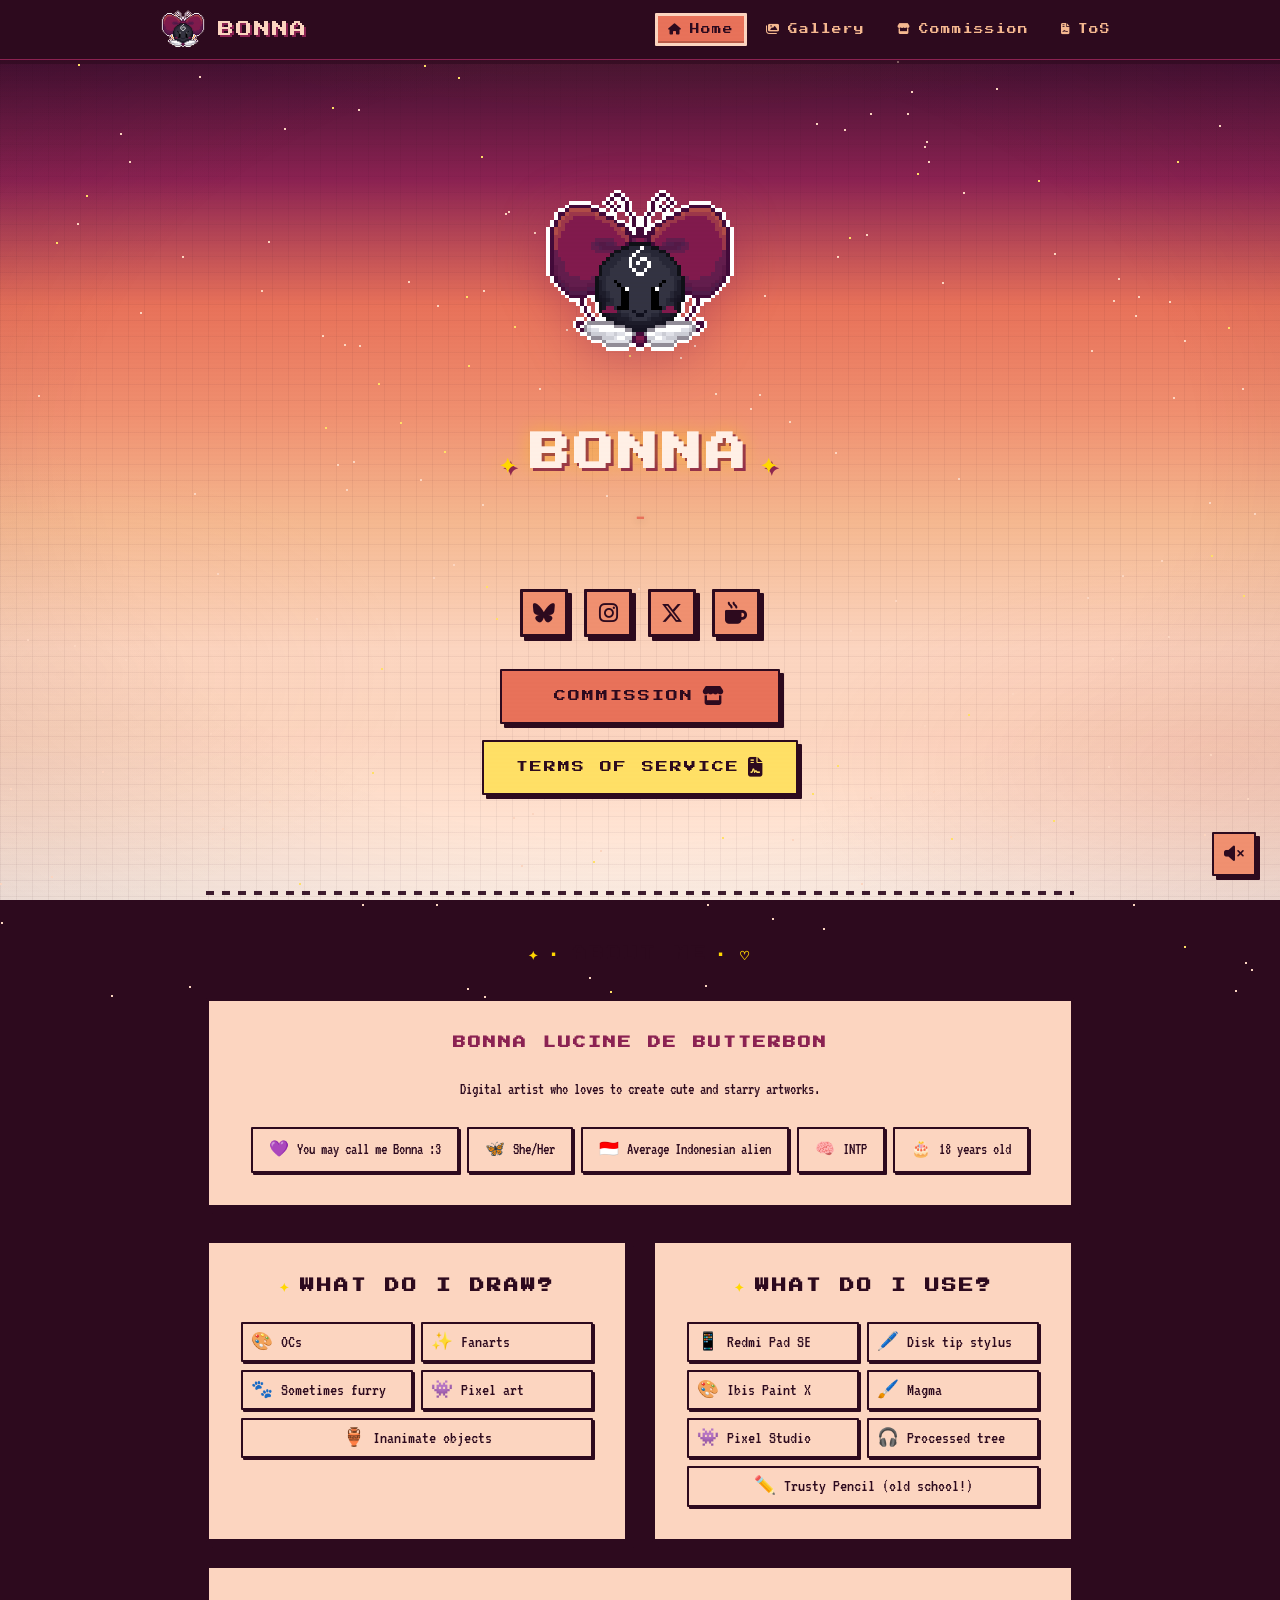
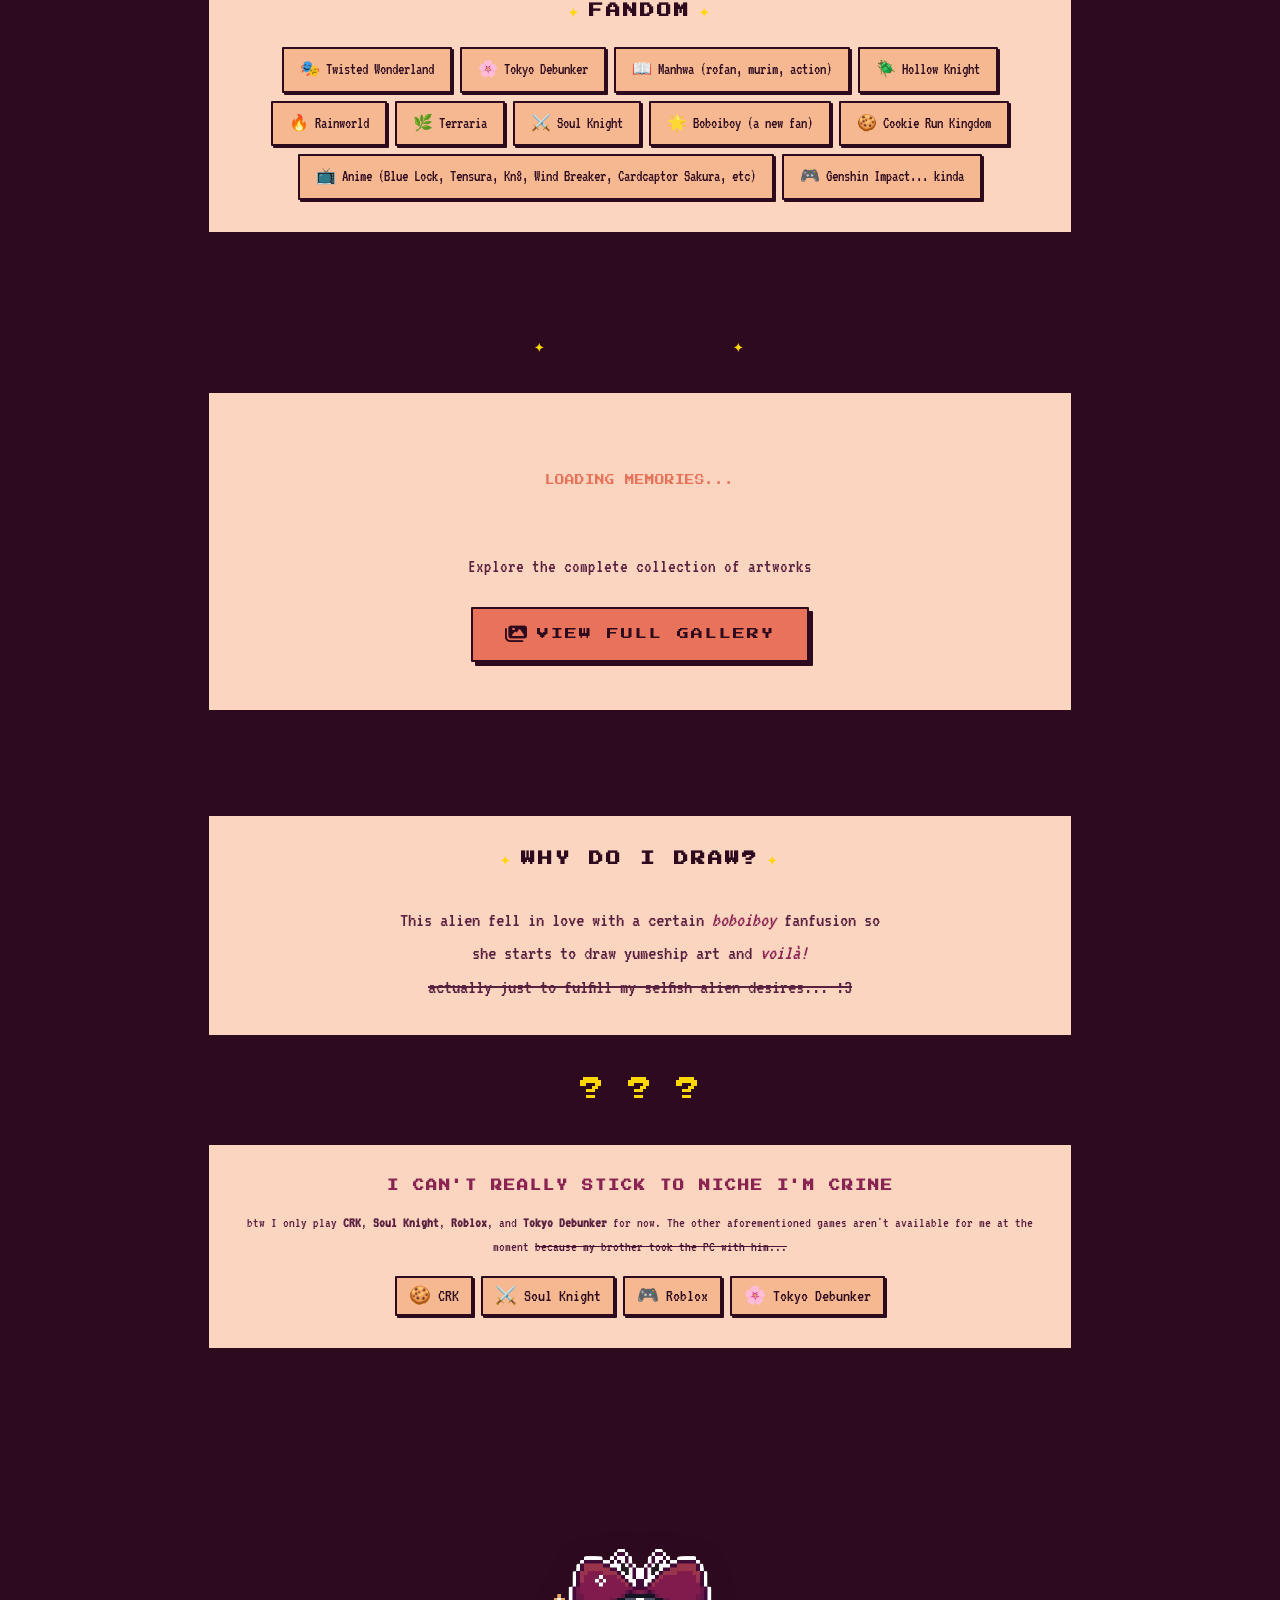
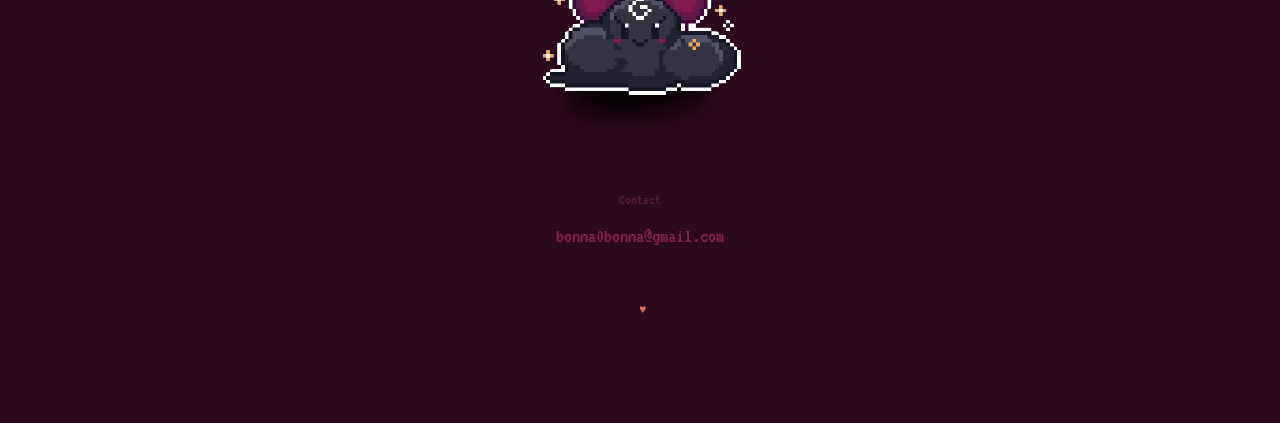
==== index.html @ bcadc710 "fix: fix functionality for the dashboard commission manager" ====
<!doctype html>
<html lang="en">
  <head>
    <meta charset="UTF-8" />
    <meta name="viewport" content="width=device-width, initial-scale=1.0" />
    <title>BONNA ✦ Profile</title>
    <meta
      name="description"
      content="Welcome to Bonna's space — a digital artist who draws OCs, fanarts, and pixel art. Commission open!"
    />
    <meta
      name="keywords"
      content="digital artist, pixel art, commissions, fanart, OC"
    />
    <meta name="theme-color" content="#2d0a1e" />

    <!-- Open Graph / Social -->
    <meta property="og:site_name" content="BONNA ✦ Digital Artist" />
    <meta property="og:type" content="website" />
    <meta property="og:title" content="BONNA ✦ Digital Artist Portfolio" />
    <meta
      property="og:description"
      content="Welcome to Bonna's space — a digital artist who draws OCs, fanarts, and pixel art. Commission open!"
    />
    <meta property="og:image" content="assets/bonna.png" />
    <meta name="twitter:card" content="summary_large_image" />
    <meta name="twitter:title" content="BONNA ✦ Digital Artist Portfolio" />
    <meta
      name="twitter:description"
      content="Welcome to Bonna's space — a digital artist who draws OCs, fanarts, and pixel art. Commission open!"
    />

    <!-- Favicon (pixel heart) -->
    <link
      rel="icon"
      href="data:image/svg+xml,<svg xmlns='http://www.w3.org/2000/svg' viewBox='0 0 100 100'><text y='.9em' font-size='90'>🦋</text></svg>"
    />

    <link
      rel="stylesheet"
      href="https://cdnjs.cloudflare.com/ajax/libs/font-awesome/6.6.0/css/all.min.css"
    />
    <link rel="stylesheet" href="css/style.css?v=1.5" />
  </head>
  <body>
    <div class="page-transition-overlay"></div>
    <a class="skip-link" href="#main-content">Skip to content</a>
    <div class="scroll-progress" aria-hidden="true"></div>

    <!-- Preloader -->
    <div class="preloader" id="preloader">
      <div class="preloader-spinner"></div>
      <span class="preloader-text">LOADING<span class="dots"></span></span>
    </div>

    <!-- Background Parallax Layers -->
    <div class="page-background"></div>
    <div class="scanlines"></div>
    <div class="parallax-bg" id="parallax-bg">
      <div class="parallax-layer parallax-layer-1"></div>
      <div class="parallax-layer parallax-layer-2"></div>
      <div class="parallax-layer parallax-layer-3"></div>
    </div>

    <!-- Site Navigation -->
    <nav class="site-nav" id="site-nav" aria-label="Site navigation">
      <div class="nav-inner">
        <a href="index.html" class="nav-brand" aria-label="Bonna - Home">
          <img src="assets/bonna.png" alt="Bonna" class="nav-brand-icon" style="width: 54px;" />
          <span class="nav-brand-name">BONNA</span>
        </a>
        <button
          class="nav-hamburger"
          id="nav-hamburger"
          aria-label="Toggle navigation"
          aria-expanded="false"
        >
          <span class="hamburger-line"></span>
          <span class="hamburger-line"></span>
          <span class="hamburger-line"></span>
        </button>
        <div class="nav-links" id="nav-links">
          <a href="index.html" class="nav-link" data-page="index">
            <i class="fa-solid fa-house"></i>
            <span>Home</span>
          </a>
          <a href="gallery.html" class="nav-link" data-page="gallery">
            <i class="fa-solid fa-images"></i>
            <span>Gallery</span>
          </a>
          <a href="commission.html" class="nav-link" data-page="commission">
            <i class="fa-solid fa-store"></i>
            <span>Commission</span>
          </a>
          <a href="tos.html" class="nav-link" data-page="tos">
            <i class="fa-solid fa-file-contract"></i>
            <span>ToS</span>
          </a>
        </div>
      </div>
    </nav>

    <!-- Main Content -->
    <main class="main-container" id="main-content" tabindex="-1">
      <!-- ========== HEADER SECTION ========== -->
      <header class="header-section reveal">
        <div class="mascot-container">
          <div class="mascot-parallax">
            <img
              src="./assets/bonna3.gif"
              alt="Bonna mascot — a cute pixel art butterfly"
              class="mascot-img"
              id="mascot-main"
            />
          </div>
          <span class="sparkle sparkle-1"></span>
          <span class="sparkle sparkle-2"></span>
          <span class="sparkle sparkle-3"></span>
          <span class="sparkle sparkle-4"></span>
        </div>
        <br />

        <h1 class="site-title">BONNA</h1>

        <p class="site-tagline" id="field-tagline" style="visibility: hidden">
          Welcome to Bonna's space ༉‧₊˚ I'm a digital artist who likes to draw
          OCs and fanarts!
        </p>

        <!-- Social Icons -->
        <nav
          class="social-icons reveal reveal-delay-1"
          aria-label="Social media links"
        >
          <a
            href="https://bsky.app/profile/bonna0bon.bsky.social"
            class="social-icon tooltip"
            data-tooltip="Bluesky"
            id="social-bluesky"
            aria-label="Bluesky"
          >
            <i class="fa-brands fa-bluesky"></i>
          </a>
          <a
            href="https://www.instagram.com/bonna0bon"
            class="social-icon tooltip"
            data-tooltip="Instagram"
            id="social-instagram"
            aria-label="Instagram"
          >
            <i class="fa-brands fa-instagram"></i>
          </a>
          <a
            href="https://x.com/Bonna0bon"
            class="social-icon tooltip"
            data-tooltip="X / Twitter"
            id="social-twitter"
            aria-label="X / Twitter"
          >
            <i class="fa-brands fa-x-twitter"></i>
          </a>
          <a
            href="https://ko-fi.com/bonnabon"
            class="social-icon tooltip"
            data-tooltip="Ko-fi"
            id="social-kofi"
            aria-label="Ko-fi"
          >
            <!-- Ko-fi brand not in standard free FA, but cup icon works. -->
            <i class="fa-solid fa-mug-hot"></i>
          </a>
        </nav>

        <!-- CTA Buttons -->
        <div class="cta-buttons reveal reveal-delay-2">
          <a
            href="commission.html"
            class="cta-btn cta-btn-primary"
            id="btn-commission"
          >
            <span>Commission</span>
            <i class="fa-solid fa-store"></i>
          </a>
          <a href="tos.html" class="cta-btn cta-btn-secondary" id="btn-tos">
            <span>Terms of Service</span>
            <i class="fa-solid fa-file-contract"></i>
          </a>
        </div>
      </header>

      <div class="section-divider"></div>

      <!-- ========== ABOUT ME SECTION ========== -->
      <section class="about-section reveal" id="about-me">
        <h2 class="section-header">
          <span class="decorative">✦</span>
          <span class="decorative">·</span>
          ABOUT ME
          <span class="decorative">·</span>
          <span class="decorative">♡</span>
        </h2>

        <div class="retro-card about-card">
          <h3 class="about-name" id="field-about_name">
            BONNA LUCINE DE BUTTERBON
          </h3>
          <p
            class="about-text"
            id="field-about_text"
            style="text-align: center; margin-bottom: var(--space-lg)"
          >
            Digital artist who loves to create cute and starry artworks.
          </p>
          <ul class="about-list" id="dynamic-about-tags">
            <li class="about-tag">
              <span class="tag-emoji">💜</span> You may call me Bonna :3
            </li>
            <li class="about-tag"><span class="tag-emoji">🦋</span> She/Her</li>
            <li class="about-tag">
              <span class="tag-emoji">🇮🇩</span> Average Indonesian alien
            </li>
            <li class="about-tag"><span class="tag-emoji">🧠</span> INTP</li>
            <li class="about-tag">
              <span class="tag-emoji">🎂</span> 18 years old
            </li>
          </ul>
        </div>
      </section>

      <!-- ========== BENTO GRID ========== -->
      <section class="bento-grid" style="margin-top: var(--space-xl)">
        <!-- What Do I Draw? -->
        <div class="retro-card reveal" id="what-i-draw">
          <h3 class="section-header" style="margin-bottom: var(--space-lg)">
            <span class="decorative">✦</span>
            WHAT DO I DRAW?
          </h3>
          <div class="draw-grid">
            <div class="draw-item"><span class="item-icon">🎨</span> OCs</div>
            <div class="draw-item">
              <span class="item-icon">✨</span> Fanarts
            </div>
            <div class="draw-item">
              <span class="item-icon">🐾</span> Sometimes furry
            </div>
            <div class="draw-item">
              <span class="item-icon">👾</span> Pixel art
            </div>
            <div class="draw-item special-item">
              <span class="item-icon">🏺</span> Inanimate objects
            </div>
          </div>
        </div>

        <!-- What Do I Use? -->
        <div class="retro-card reveal reveal-delay-1" id="what-i-use">
          <h3 class="section-header" style="margin-bottom: var(--space-lg)">
            <span class="decorative">✦</span>
            WHAT DO I USE?
          </h3>
          <div class="tools-grid">
            <div class="tool-item">
              <span class="tool-icon">📱</span> Redmi Pad SE
            </div>
            <div class="tool-item">
              <span class="tool-icon">🖊️</span> Disk tip stylus
            </div>
            <div class="tool-item">
              <span class="tool-icon">🎨</span> Ibis Paint X
            </div>
            <div class="tool-item"><span class="tool-icon">🖌️</span> Magma</div>
            <div class="tool-item">
              <span class="tool-icon">👾</span> Pixel Studio
            </div>
            <div class="tool-item">
              <span class="tool-icon">🎧</span> Processed tree
            </div>
            <div class="tool-item special-item">
              <span class="tool-icon">✏️</span> Trusty Pencil (old school!)
            </div>
          </div>
        </div>

        <!-- Fandom -->
        <div class="retro-card bento-span-2 reveal reveal-delay-2" id="fandom">
          <h3 class="section-header" style="margin-bottom: var(--space-lg)">
            <span class="decorative">✦</span>
            FANDOM
            <span class="decorative">✦</span>
          </h3>
          <div class="fandom-tags">
            <span class="fandom-tag">🎭 Twisted Wonderland</span>
            <span class="fandom-tag">🌸 Tokyo Debunker</span>
            <span class="fandom-tag">📖 Manhwa (rofan, murim, action)</span>
            <span class="fandom-tag">🪲 Hollow Knight</span>
            <span class="fandom-tag">🔥 Rainworld</span>
            <span class="fandom-tag">🌿 Terraria</span>
            <span class="fandom-tag">⚔️ Soul Knight</span>
            <span class="fandom-tag">🌟 Boboiboy (a new fan)</span>
            <span class="fandom-tag">🍪 Cookie Run Kingdom</span>
            <span class="fandom-tag"
              >📺 Anime (Blue Lock, Tensura, Kn8, Wind Breaker, Cardcaptor Sakura, etc)</span
            >
            <span class="fandom-tag">🎮 Genshin Impact... kinda</span>
          </div>
        </div>
      </section>

      <div class="section-divider"></div>

      <!-- ========== GALLERY CTA SECTION ========== -->
      <section class="gallery-cta-section reveal" id="gallery-cta">
        <h2 class="section-header">
          <span class="decorative">✦</span>
          MY GALLERY
          <span class="decorative">✦</span>
        </h2>
        <div
          class="retro-card"
          style="text-align: center; padding: var(--space-2xl)"
        >
          <div
            class="gallery-preview-grid" id="dynamic-gallery-preview"
            style="
              display: grid;
              grid-template-columns: repeat(3, 1fr);
              gap: var(--space-md);
              margin-bottom: var(--space-xl);
            "
          >
            <!-- Injected by script.js -->
            <div class="preloader-mini" style="grid-column: 1 / -1; text-align: center; color: var(--clr-coral); font-family: var(--font-pixel); font-size: 0.6rem; padding: var(--space-xl);">LOADING MEMORIES...</div>
          </div>
          <p
            style="
              font-family: var(--font-retro);
              font-size: 1.2rem;
              color: var(--text-secondary);
              margin-bottom: var(--space-lg);
            "
          >
            Explore the complete collection of artworks
          </p>
          <a
            href="gallery.html"
            class="cta-btn cta-btn-primary"
            style="min-width: 200px"
          >
            <i class="fa-solid fa-images"></i>
            <span>View Full Gallery</span>
          </a>
        </div>
      </section>

      <div class="section-divider"></div>

      <!-- ========== WHY DO I DRAW? ========== -->
      <section class="retro-card why-card reveal" id="why-i-draw">
        <h3 class="section-header">
          <span class="decorative">✦</span>
          WHY DO I DRAW?
          <span class="decorative">✦</span>
        </h3>
        <p class="why-text">
          This alien fell in love with a certain <em>boboiboy</em> fanfusion so
          she starts to draw yumeship art and <em>voilà!</em><br> 
          <s>actually just to fulfill my selfish alien desires... :3</s>
        </p>
      </section>

      <!-- ========== MYSTERY ========== -->
      <div class="mystery-section reveal">
        <span class="mystery-text">? ? ?</span>
      </div>

      <!-- ========== NICHE SECTION ========== -->
      <section class="retro-card niche-card reveal" id="niche-section">
        <h3 class="niche-title">I CAN'T REALLY STICK TO NICHE I'M CRINE</h3>
        <p class="niche-text">
          btw I only play <strong>CRK</strong>, <strong>Soul Knight</strong>,
          <strong>Roblox</strong>, and <strong>Tokyo Debunker</strong> for now.
          The other aforementioned games aren't available for me at the moment
          <s style="color: #4a1234"
            >because my brother took the PC with him...</s
          >
        </p>
        <div class="niche-games">
          <span class="game-chip">🍪 CRK</span>
          <span class="game-chip">⚔️ Soul Knight</span>
          <span class="game-chip">🎮 Roblox</span>
          <span class="game-chip">🌸 Tokyo Debunker</span>
        </div>
      </section>

      <div class="section-divider"></div>

      <!-- ========== FOOTER ========== -->
      <footer class="footer-section reveal" id="contact">
        <img
          src="./assets/bonna2.png"
          alt="Bonna mascot sitting"
          class="footer-mascot"
        />
        <p class="footer-contact">Contact</p>
        <a
          href="mailto:bonna0bonna@gmail.com"
          class="footer-email"
          id="contact-email"
          >bonna0bonna@gmail.com</a
        >
        <p class="footer-credits">
          Made with <span class="heart">♥</span> by Bonna
        </p>
      </footer>

      <!-- Sound Controller -->
      <div class="sound-controller" id="sound-controls">
        <button
          class="sound-toggle-btn tooltip"
          id="sound-toggle"
          data-tooltip="Sound ON/OFF"
          aria-label="Toggle Sound"
        >
          <i class="fa-solid fa-volume-xmark"></i>
        </button>
      </div>

      <!-- Scroll to Top -->
      <button
        class="scroll-to-top"
        id="scroll-to-top"
        aria-label="Scroll to top"
      >
        <i class="fa-solid fa-chevron-up"></i>
      </button>
    </main>

    <script src="js/utils.js?v=1.5"></script>
    <script src="js/script.js?v=1.5"></script>
  </body>
</html>
---- css/style.css ----
/* ============================================
   BONNA - Portfolio Redesign
   Design System & Styles
   ============================================ */

/* --- Google Fonts (display + retro body; no generic UI sans) --- */
@import url("https://fonts.googleapis.com/css2?family=Press+Start+2P&family=VT323&display=swap");

/* --- CSS Custom Properties --- */
:root {
  /* Color Palette - original warm gradient */
  --clr-dark-plum: #2d0a1e;
  --clr-deep-maroon: #4a1234;
  --clr-warm-crimson: #8b2252;
  --clr-coral: #e8725a;
  --clr-salmon: #f09070;
  --clr-peach: #f5b890;
  --clr-light-peach: #fcd5c0;
  --clr-cream: #fff0e6;
  --clr-soft-pink: #f7c5c5;
  --clr-blush: #fde0d0;
  --clr-gold: #ffd700;
  --clr-gold-soft: #ffe066;

  /* Retro Panel properties */
  --retro-bg: var(--clr-light-peach);
  --retro-border: var(--clr-dark-plum);
  --retro-shadow: var(--clr-dark-plum);

  /* Text colors */
  --text-primary: #2d0a1e;
  --text-secondary: #5a2040;
  --text-light: #fff0e6;
  --text-muted: rgba(45, 10, 30, 0.6);

  /* Typography */
  --font-pixel: "Press Start 2P", monospace;
  --font-retro: "VT323", monospace;
  --font-body: var(--font-retro);

  /* Spacing */
  --space-xs: 0.25rem;
  --space-sm: 0.5rem;
  --space-md: 1rem;
  --space-lg: 1.5rem;
  --space-xl: 2rem;
  --space-2xl: 3rem;
  --space-3xl: 4rem;
  --nav-height: 60px;

  /* Border radius */
  --radius-xs: 1px;
  --radius-sm: 8px;
  --radius-md: 12px;
  --radius-lg: 16px;
  --radius-xl: 24px;

  /* Transitions */
  --transition-fast: 0.2s cubic-bezier(0.4, 0, 0.2, 1);
  --transition-smooth: 0.4s cubic-bezier(0.4, 0, 0.2, 1);
  --transition-bounce: 0.5s cubic-bezier(0.34, 1.56, 0.64, 1);
  --ease-out-expo: cubic-bezier(0.16, 1, 0.3, 1);

  /* Glow accents (retro warm) */
  --glow-coral: 0 0 24px rgba(232, 114, 90, 0.35);
  --glow-gold: 0 0 20px rgba(255, 215, 0, 0.22);

  /* Shared full-page gradient (html + .page-background) */
  --bg-page-gradient: linear-gradient(
    180deg,
    var(--clr-dark-plum) 0%,
    var(--clr-deep-maroon) 8%,
    var(--clr-warm-crimson) 20%,
    var(--clr-coral) 34%,
    var(--clr-salmon) 46%,
    var(--clr-peach) 58%,
    var(--clr-light-peach) 72%,
    rgba(252, 213, 192, 0.98) 82%,
    rgba(255, 224, 206, 0.99) 90%,
    var(--clr-cream) 100%
  );
}

/* --- Reset & Base --- */
*,
*::before,
*::after {
  margin: 0;
  padding: 0;
  box-sizing: border-box;
}

html {
  scroll-behavior: smooth;
  font-size: 16px;
  scrollbar-width: thin;
  scrollbar-color: var(--clr-coral) var(--clr-light-peach);
  min-height: 100%;
  min-height: 100dvh;
  /* Fallback canvas so tall viewports never read as “empty” behind transparent body */
  background-color: var(--clr-dark-plum);
  background-image: var(--bg-page-gradient);
  background-size: cover;
}

@media (hover: hover) and (pointer: fine) {
  html {
    background-attachment: fixed;
  }
}

body {
  font-family: var(--font-body);
  color: var(--text-primary);
  line-height: 1.6;
  overflow-x: hidden;
  min-height: 100vh;
  min-height: 100dvh;
  /* Let html + .page-background show the full gradient (negative z was hidden under body fill) */
  background: transparent;
}

/* Skip link — keyboard / screen reader UX */
.skip-link {
  position: absolute;
  left: -9999px;
  top: 0.75rem;
  z-index: 10002;
  padding: var(--space-sm) var(--space-md);
  background: var(--clr-coral);
  color: var(--text-primary);
  font-family: var(--font-pixel);
  font-size: 0.55rem;
  letter-spacing: 1px;
  border: 2px solid var(--retro-border);
  box-shadow: 4px 4px 0 var(--retro-shadow);
  text-decoration: none;
  text-transform: uppercase;
  transition:
    transform var(--transition-fast),
    box-shadow var(--transition-fast);
}

.skip-link:focus {
  left: 0.75rem;
  outline: none;
}

.skip-link:focus-visible {
  left: 0.75rem;
  box-shadow:
    4px 4px 0 var(--retro-shadow),
    var(--glow-gold);
}

/* Hanya tampil untuk keyboard / skip link — klik mouse ke <main> tidak memicu “bingkai emas” */
#main-content:focus {
  outline: none;
}

#main-content:focus-visible {
  box-shadow: inset 0 0 0 3px var(--clr-gold);
  border-radius: var(--radius-sm);
}

/* Scroll reading progress */
.scroll-progress {
  position: fixed;
  top: 0;
  left: 0;
  height: 3px;
  width: 0%;
  z-index: 10001;
  pointer-events: none;
  background: linear-gradient(
    90deg,
    var(--clr-gold) 0%,
    var(--clr-peach) 35%,
    var(--clr-coral) 70%,
    var(--clr-warm-crimson) 100%
  );
  box-shadow: 0 0 12px rgba(255, 215, 0, 0.45);
  transform-origin: left center;
  transition: width 0.08s linear;
}

/* Click ripple (spawned by script.js) */
.click-ripple {
  position: absolute;
  width: 12px;
  height: 12px;
  margin: -6px 0 0 -6px;
  border-radius: 50%;
  background: rgba(255, 255, 255, 0.45);
  transform: scale(0);
  animation: rippleExpand 0.65s var(--ease-out-expo) forwards;
  pointer-events: none;
  z-index: 3;
}

@keyframes rippleExpand {
  to {
    transform: scale(20);
    opacity: 0;
  }
}

/* Custom Scrollbar */
::-webkit-scrollbar {
  width: 8px;
}
::-webkit-scrollbar-track {
  background: var(--clr-light-peach);
}
::-webkit-scrollbar-thumb {
  background: linear-gradient(
    to bottom,
    var(--clr-coral),
    var(--clr-warm-crimson)
  );
  border-radius: 4px;
}

/* --- Background --- */
.page-background {
  position: fixed;
  inset: 0;
  z-index: 0;
  background: var(--bg-page-gradient);
}

/* Pixel grid pattern overlay - Smoothed and blended */
.page-background::before {
  content: "";
  position: absolute;
  inset: 0;
  background-image:
    linear-gradient(rgba(45, 10, 30, 0.05) 1px, transparent 1px),
    linear-gradient(90deg, rgba(45, 10, 30, 0.05) 1px, transparent 1px);
  background-size: 16px 16px;
  pointer-events: none;
}

/* Slow “breathing” light + soft vignette — depth without clutter */
.page-background::after {
  content: "";
  position: absolute;
  inset: 0;
  pointer-events: none;
  background:
    radial-gradient(
      ellipse 100% 55% at 50% -15%,
      rgba(255, 215, 0, 0.11),
      transparent 52%
    ),
    radial-gradient(
      ellipse 70% 50% at 95% 85%,
      rgba(232, 114, 90, 0.14),
      transparent 48%
    ),
    radial-gradient(
      ellipse 65% 55% at 5% 75%,
      rgba(245, 184, 144, 0.1),
      transparent 45%
    ),
    radial-gradient(
      ellipse 100% 100% at 50% 50%,
      transparent 42%,
      rgba(45, 10, 30, 0.2) 100%
    );
}

@media (hover: hover) and (pointer: fine) {
  .page-background::after {
    animation: ambientBreath 24s ease-in-out infinite alternate;
  }
}

@keyframes ambientBreath {
  0% {
    opacity: 0.88;
    transform: scale(1) translate(0, 0);
  }
  100% {
    opacity: 1;
    transform: scale(1.04) translate(-0.5%, 0.6%);
  }
}

/* Parallax Background */
.parallax-bg {
  position: fixed;
  inset: -100px; /* Oversized to prevent edges from showing during scroll */
  z-index: 1;
  pointer-events: none;
  overflow: hidden;
}

.parallax-layer {
  position: absolute;
  top: 0;
  left: 0;
  width: 2px;
  height: 2px;
  background: transparent;
}

/* --- Main Container --- */
.main-container {
  max-width: 900px;
  margin: 0 auto;
  padding: calc(var(--nav-height) + var(--space-xl)) var(--space-md)
    max(var(--space-3xl), 8vh);
  position: relative;
  z-index: 2;
}

/* ============================================
   SITE NAVIGATION
   ============================================ */
.site-nav {
  position: fixed;
  top: 0;
  left: 0;
  right: 0;
  z-index: 500;
  height: var(--nav-height);
  background: var(--clr-dark-plum);
  border-bottom: 1px solid var(--clr-warm-crimson);
  box-shadow: 0 4px 0 rgba(45, 10, 30, 0.6);
}

.nav-inner {
  max-width: 1000px;
  margin: 0 auto;
  padding: 0 var(--space-md);
  height: 100%;
  display: flex;
  align-items: center;
  justify-content: space-between;
  gap: var(--space-sm);
}

.nav-brand {
  display: flex;
  align-items: center;
  gap: var(--space-sm);
  text-decoration: none;
  font-family: var(--font-pixel);
  font-size: 1rem;
  color: var(--clr-light-peach);
  letter-spacing: 2px;
  text-shadow: 2px 2px 0 var(--clr-warm-crimson);
  transition: transform var(--transition-fast);
  flex-shrink: 0;
}

.nav-brand:hover {
  transform: translateY(-2px);
  color: var(--clr-gold-soft);
}

.nav-brand-icon {
  font-size: 1rem;
  line-height: 1;
}

.nav-brand-name {
  display: none;
}

@media (min-width: 400px) {
  .nav-brand-name {
    display: inline;
  }
}

.nav-links {
  display: flex;
  align-items: center;
  gap: 6px;
}

.nav-link {
  display: flex;
  align-items: center;
  gap: 8px;
  padding: 6px 10px;
  text-decoration: none;
  font-family: var(--font-pixel);
  font-size: 0.6rem;
  color: var(--clr-peach);
  letter-spacing: 1px;
  border-radius: var(--radius-xs);
  border: 3px solid transparent;
  transition: all var(--transition-fast);
  position: relative;
  white-space: nowrap;
}

.nav-link i {
  font-size: 0.7rem;
  flex-shrink: 0;
}

.nav-link span {
  display: none;
}

@media (min-width: 600px) {
  .nav-link span {
    display: inline;
  }
}

.nav-link:hover {
  color: var(--clr-light-peach);
  background: var(--clr-warm-crimson);
  border-color: var(--clr-coral);
  box-shadow: 0 2px 0 var(--clr-dark-plum);
  transform: translateY(-2px);
}

.nav-link.active {
  color: var(--clr-dark-plum);
  background: var(--clr-coral);
  border-color: var(--clr-light-peach);
  box-shadow: inset 0 -2px 0 rgba(0, 0, 0, 0.2);
}

.nav-hamburger {
  display: none;
  flex-direction: column;
  gap: 5px;
  background: var(--clr-warm-crimson);
  border: 2px solid var(--clr-coral);
  border-radius: var(--radius-sm);
  box-shadow: 0 2px 0 var(--clr-dark-plum);
  cursor: pointer;
  padding: 8px;
  transition: transform var(--transition-fast);
}

.nav-hamburger:active {
  transform: translateY(2px);
  box-shadow: none;
}

.hamburger-line {
  display: block;
  width: 20px;
  height: 2px;
  background: var(--clr-light-peach);
  transition: all var(--transition-fast);
  transform-origin: center;
}

.nav-hamburger.open .hamburger-line:nth-child(1) {
  transform: rotate(45deg) translate(5px, 5px);
}
.nav-hamburger.open .hamburger-line:nth-child(2) {
  opacity: 0;
  transform: scaleX(0);
}
.nav-hamburger.open .hamburger-line:nth-child(3) {
  transform: rotate(-45deg) translate(5px, -5px);
}

@media (max-width: 480px) {
  .nav-hamburger {
    display: flex;
  }

  .nav-links {
    display: none;
    position: fixed;
    top: var(--nav-height);
    left: 0;
    right: 0;
    background: rgba(45, 10, 30, 0.98);
    border-bottom: 2px solid var(--clr-warm-crimson);
    flex-direction: column;
    align-items: stretch;
    padding: var(--space-sm) var(--space-md);
    gap: var(--space-xs);
    z-index: 499;
    box-shadow: 0 8px 32px rgba(0, 0, 0, 0.5);
  }

  .nav-links.open {
    display: flex;
  }

  .nav-link {
    padding: var(--space-sm) var(--space-md);
    font-size: 0.55rem;
    border-radius: var(--radius-xs);
    justify-content: flex-start;
  }

  .nav-link span {
    display: inline;
  }

  .nav-link.active::after {
    display: none;
  }
  .nav-link.active {
    border-left: 3px solid var(--clr-coral);
    border-radius: 0;
    padding-left: calc(var(--space-md) - 3px);
  }
}

/* ============================================
   SCROLL TO TOP BUTTON
   ============================================ */
.scroll-to-top {
  position: fixed;
  bottom: var(--space-xl);
  left: var(--space-xl);
  width: 42px;
  height: 42px;
  background: var(--clr-dark-plum);
  border: 2px solid var(--clr-warm-crimson);
  border-radius: var(--radius-xs);
  color: var(--clr-light-peach);
  font-size: 0.85rem;
  cursor: pointer;
  display: flex;
  align-items: center;
  justify-content: center;
  opacity: 0;
  pointer-events: none;
  transform: translateY(8px);
  transition: all var(--transition-smooth);
  box-shadow: 3px 3px 0 var(--retro-shadow);
  z-index: 400;
}

.scroll-to-top.visible {
  opacity: 1;
  pointer-events: auto;
  transform: translateY(0);
}

.scroll-to-top:hover {
  background: var(--clr-warm-crimson);
  color: var(--clr-cream);
  transform: translateY(-2px);
  box-shadow:
    4px 4px 0 var(--retro-shadow),
    0 0 16px rgba(139, 34, 82, 0.4);
}

/* --- Scroll Reveal Animation --- */
.reveal {
  opacity: 0;
  transform: translateY(28px) scale(0.985);
  will-change: transform, opacity;
  transition:
    opacity 0.75s var(--ease-out-expo),
    transform 0.75s var(--ease-out-expo);
}

.reveal.visible {
  opacity: 1;
  transform: translateY(0) scale(1);
}

.reveal-delay-1 {
  transition-delay: 0.1s;
}
.reveal-delay-2 {
  transition-delay: 0.2s;
}
.reveal-delay-3 {
  transition-delay: 0.3s;
}

.preloader-mini {
  display: flex;
  align-items: center;
  justify-content: center;
  gap: 10px;
  animation: pulse 1.5s infinite;
}

@keyframes pulse {
  0% {
    opacity: 0.6;
  }
  50% {
    opacity: 1;
  }
  100% {
    opacity: 0.6;
  }
}

/* --- Dynamic Price Inject Styles --- */
.price-category-group {
  margin-bottom: var(--space-xl);
}

.category-title {
  font-family: var(--font-pixel);
  font-size: 0.75rem;
  color: var(--clr-warm-crimson);
  text-align: center;
  margin-bottom: var(--space-md);
  text-transform: uppercase;
}

/* --- Header Section --- */
.header-section {
  text-align: center;
  padding: var(--space-3xl) 0 var(--space-2xl);
  position: relative;
}

.header-hero {
  display: flex;
  flex-direction: column;
  align-items: center;
  gap: var(--space-sm);
  margin-bottom: var(--space-md);
}

.mascot-container {
  position: relative;
  display: inline-block;
  margin-bottom: var(--space-md);
  /* Ensure no checkerboard shows through transparent PNGs */
  isolation: isolate;
}

/* Scroll-driven parallax lives here so .mascot-img keyframe bounce stays independent */
.mascot-parallax {
  display: inline-block;
  transform-origin: center center;
}

.mascot-img {
  width: 240px;
  height: 240px;
  object-fit: contain;
  image-rendering: pixelated;
  filter: drop-shadow(0 8px 24px rgba(139, 34, 82, 0.4));
  /* Blend away any transparency artifacts */
  mix-blend-mode: normal;
  background: transparent;
}

@keyframes mascotBounce {
  0%,
  100% {
    transform: translateY(0);
  }
  50% {
    transform: translateY(-12px);
  }
}

/* Sparkle decorations around mascot */
.sparkle {
  position: absolute;
  width: 20px;
  height: 20px;
  background: url("./assets/sparkle.png") center/contain no-repeat;
  animation: sparkleFloat 2s ease-in-out infinite;
  pointer-events: none;
}

.sparkle-1 {
  top: 10px;
  left: -10px;
  animation-delay: 0s;
}
.sparkle-2 {
  top: -5px;
  right: -5px;
  animation-delay: 0.5s;
}
.sparkle-3 {
  bottom: 20px;
  left: -20px;
  animation-delay: 1s;
}
.sparkle-4 {
  bottom: 30px;
  right: -15px;
  animation-delay: 1.5s;
}

@keyframes sparkleFloat {
  0%,
  100% {
    opacity: 0.4;
    transform: scale(0.8) rotate(0deg);
  }
  50% {
    opacity: 1;
    transform: scale(1.2) rotate(180deg);
  }
}

.site-title {
  font-family: var(--font-pixel);
  font-size: clamp(1.5rem, 5vw, 2.5rem);
  color: var(--text-light);
  text-shadow:
    0 0 20px rgba(255, 215, 0, 0.4),
    3px 3px 0px var(--clr-warm-crimson);
  letter-spacing: 4px;
  margin-bottom: var(--space-md);
  position: relative;
  display: inline-block;
  animation: titleGlowPulse 6s ease-in-out infinite;
}

@keyframes titleGlowPulse {
  0%,
  100% {
    text-shadow:
      0 0 18px rgba(255, 215, 0, 0.38),
      3px 3px 0 var(--clr-warm-crimson);
  }
  50% {
    text-shadow:
      0 0 32px rgba(255, 215, 0, 0.55),
      0 0 48px rgba(232, 114, 90, 0.2),
      3px 3px 0 var(--clr-warm-crimson);
  }
}

.site-title::before,
.site-title::after {
  content: "✦";
  font-size: 0.5em;
  margin: 0 0.5em;
  animation: sparkleFloat 2s ease-in-out infinite;
  color: var(--clr-gold);
}

.site-title::after {
  animation-delay: 1s;
}

.site-tagline {
  font-family: var(--font-retro);
  font-size: clamp(1rem, 2.5vw, 1.25rem);
  color: var(--clr-light-peach);
  max-width: 420px; /* Increased for dynamic content from GSheets */
  margin: 0 auto var(--space-xl);
  line-height: 1.2;
  text-shadow: 0 2px 8px rgba(0, 0, 0, 0.2);
  transition:
    color var(--transition-smooth),
    transform var(--transition-smooth);
  /* Prevent weird high-contrast selection boxes */
  user-select: none;
  min-height: 2.8em;
}

.header-section:hover .site-tagline {
  color: var(--clr-cream);
}

/* --- Social Icons --- */
.social-icons {
  display: flex;
  justify-content: center;
  gap: var(--space-md);
  margin-bottom: var(--space-xl);
}

.social-icon {
  display: flex;
  align-items: center;
  justify-content: center;
  width: 48px;
  height: 48px;
  border-radius: var(--radius-xs);
  background: var(--clr-salmon);
  border: 3px solid var(--retro-border);
  color: var(--text-primary);
  /* Integer px sizes keep FA vector icons sharp (avoid transform: scale blur) */
  font-size: 22px;
  text-decoration: none;
  transition:
    transform 0.18s var(--ease-out-expo),
    box-shadow 0.18s var(--ease-out-expo),
    font-size 0.2s var(--ease-out-expo);
  box-shadow: 4px 4px 0px var(--retro-shadow);
  position: relative;
  overflow: hidden;
}

.social-icon::before {
  display: none;
}

.social-icon:hover {
  transform: translate(2px, 2px) rotate(-2deg);
  box-shadow:
    2px 2px 0px var(--retro-shadow),
    var(--glow-coral);
  font-size: 26px;
}

.social-icon:active {
  transform: translate(3px, 3px) rotate(0deg);
}

.social-icon:hover::before {
  opacity: 1;
}

.social-icon svg,
.social-icon span,
.social-icon i {
  position: relative;
  z-index: 1;
  display: block;
  line-height: 1;
  transform: translateZ(0);
  backface-visibility: hidden;
  -webkit-font-smoothing: antialiased;
}

/* --- CTA Buttons --- */
.cta-buttons {
  display: flex;
  flex-direction: column;
  align-items: center;
  gap: var(--space-md);
}

.cta-btn {
  display: inline-flex;
  align-items: center;
  justify-content: center;
  gap: var(--space-sm);
  min-width: 280px;
  padding: var(--space-md) var(--space-xl);
  font-family: var(--font-pixel);
  font-size: 0.75rem;
  letter-spacing: 2px;
  text-decoration: none;
  border-radius: var(--radius-xs);
  border: 2px solid;
  cursor: pointer;
  transition:
    transform 0.16s var(--ease-out-expo),
    box-shadow 0.2s ease,
    filter 0.2s ease;
  position: relative;
  overflow: hidden;
  text-transform: uppercase;
  color: var(--text-primary);
}

/* Mengatur ukuran ikon di dalam tombol CTA */
.cta-btn i {
  font-size: 1.2rem; /* Ubah angka ini untuk memperbesar/memperkecil ikon (misal: 1.5rem atau 20px) */
  transition: transform 0.25s var(--ease-out-expo);
}

.cta-btn:hover i {
  transform: translateX(3px) scale(1.05);
}

.cta-btn:active {
  transform: translate(3px, 3px);
  filter: brightness(0.98);
}

.cta-btn-split {
  justify-content: space-between;
}

.cta-btn-primary {
  background: var(--clr-coral);
  border-color: var(--retro-border);
  color: var(--text-primary);
  box-shadow: 4px 4px 0px var(--retro-shadow);
}

.cta-btn-primary:hover {
  transform: translate(2px, 2px);
  box-shadow:
    2px 2px 0px var(--retro-shadow),
    var(--glow-coral);
  filter: brightness(1.04);
}

.cta-btn-secondary {
  background: var(--clr-gold-soft);
  border-color: var(--retro-border);
  color: var(--text-primary);
  box-shadow: 4px 4px 0px var(--retro-shadow);
}

.cta-btn-secondary:hover {
  transform: translate(2px, 2px);
  box-shadow:
    2px 2px 0px var(--retro-shadow),
    var(--glow-gold);
  filter: brightness(1.03);
}

.cta-btn-tertiary {
  background: var(--clr-warm-crimson);
  border-color: var(--retro-border);
  color: var(--text-light);
  box-shadow: 4px 4px 0px var(--retro-shadow);
}

.cta-btn-tertiary:hover {
  transform: translate(2px, 2px);
  box-shadow:
    2px 2px 0px var(--retro-shadow),
    0 0 22px rgba(139, 34, 82, 0.45);
  filter: brightness(1.06);
}

.cta-btn-email {
  background: var(--clr-deep-maroon);
  border-color: var(--retro-border);
  color: var(--text-light);
  box-shadow: 4px 4px 0px var(--retro-shadow);
}

.cta-btn-email:hover {
  transform: translate(2px, 2px);
  box-shadow:
    2px 2px 0px var(--retro-shadow),
    0 0 20px rgba(252, 213, 192, 0.25);
  filter: brightness(1.05);
}

/* --- Section Divider --- */
.section-divider {
  width: 100%;
  height: 4px;
  background: repeating-linear-gradient(
    90deg,
    var(--retro-border) 0px,
    var(--retro-border) 8px,
    transparent 8px,
    transparent 16px
  );
  background-size: 16px 100%;
  margin: var(--space-2xl) 0;
  border: none;
  animation: dividerMarch 14s linear infinite;
  opacity: 0.92;
}

@keyframes dividerMarch {
  to {
    background-position: 16px 0;
  }
}

/* --- Retro Card --- */
.retro-card {
  background-color: var(--retro-bg);
  background-image: linear-gradient(
    118deg,
    transparent 0%,
    transparent 40%,
    rgba(255, 255, 255, 0.16) 50%,
    transparent 60%,
    transparent 100%
  );
  background-size: 280% 100%;
  background-position: 100% 0;
  border: 3px solid var(--retro-border);
  border-radius: var(--radius-xs);
  padding: var(--space-xl);
  box-shadow: 6px 6px 0px var(--retro-shadow);
  will-change: transform, box-shadow;
  transition:
    transform 0.2s var(--ease-out-expo),
    box-shadow 0.25s ease,
    background-position 0.7s var(--ease-out-expo);
  position: relative;
  overflow: hidden;
  color: var(--text-primary);
}

.retro-card:hover {
  transform: translate(-2px, -2px);
  box-shadow:
    8px 8px 0px var(--retro-shadow),
    0 0 0 1px rgba(232, 114, 90, 0.2),
    var(--glow-gold);
  background-position: 0% 0;
}

/* --- Section Headers --- */
.section-header {
  font-family: var(--font-pixel);
  font-size: clamp(0.7rem, 2vw, 0.9rem);
  color: var(--text-primary);
  letter-spacing: 3px;
  text-align: center;
  margin-bottom: var(--space-xl);
  position: relative;
  display: flex;
  align-items: center;
  justify-content: center;
  gap: var(--space-sm);
}

/* Dark section headers (for top part of page) */
.section-header-light {
  color: var(--text-light);
  text-shadow: 0 2px 8px rgba(0, 0, 0, 0.3);
}

.section-header .decorative {
  color: var(--clr-gold);
  font-size: 0.8em;
  animation: sparkleFloat 2s ease-in-out infinite;
}

.section-header .decorative:nth-child(even) {
  animation-delay: 1s;
}

/* --- Bento Grid Layout --- */
.bento-grid {
  display: grid;
  grid-template-columns: 1fr 1fr;
  gap: var(--space-lg);
}

.bento-span-2 {
  grid-column: span 2;
}

/* --- About Me Section --- */
.about-section {
  margin-top: var(--space-2xl);
}

.about-card {
  padding: var(--space-xl);
  margin: 0 auto;
}

.about-name {
  font-family: var(--font-pixel);
  font-size: clamp(0.6rem, 1.8vw, 0.8rem);
  color: var(--clr-warm-crimson);
  letter-spacing: 2px;
  margin-bottom: var(--space-lg);
  text-align: center;
}

.about-list {
  list-style: none;
  display: flex;
  flex-wrap: wrap;
  justify-content: center;
  gap: var(--space-sm);
  margin-top: var(--space-md);
}

.about-tag {
  display: flex;
  align-items: center;
  justify-content: center;
  gap: var(--space-sm);
  padding: var(--space-sm) var(--space-md);
  background: var(--clr-light-peach);
  border: 2px solid var(--retro-border);
  border-radius: var(--radius-xs);
  font-family: var(--font-body);
  font-size: 1rem;
  color: var(--text-primary);
  white-space: nowrap;
  width: auto;
  flex: 0 1 auto;
  transition:
    transform 0.1s ease,
    box-shadow 0.1s ease;
  box-shadow: 2px 2px 0px var(--retro-shadow);
  text-align: center;
}

.about-tag:hover {
  background: var(--clr-peach);
  transform: translate(1px, 1px);
  box-shadow: 1px 1px 0px var(--retro-shadow);
}

.about-tag .tag-emoji {
  font-size: 1rem;
}

/* --- What Do I Draw Section --- */
.draw-grid {
  display: grid;
  grid-template-columns: repeat(auto-fill, minmax(130px, 1fr));
  gap: var(--space-sm);
}

.draw-item {
  display: flex;
  align-items: center;
  gap: var(--space-sm);
  padding: var(--space-xs) var(--space-sm);
  background: var(--clr-light-peach);
  border: 2px solid var(--retro-border);
  border-radius: var(--radius-xs);
  font-family: var(--font-body);
  font-size: 1.1rem;
  color: var(--text-primary);
  transition:
    transform 0.1s ease,
    box-shadow 0.1s ease;
  box-shadow: 2px 2px 0px var(--retro-shadow);
}

.draw-item.special-item {
  grid-column: span 2;
  justify-content: center;
}

.draw-item:hover {
  background: var(--clr-salmon);
  transform: translate(1px, 1px);
  box-shadow: 1px 1px 0px var(--retro-shadow);
}

.draw-item .item-icon {
  font-size: 1.1rem;
}

/* --- Fandom Section --- */
.fandom-tags {
  display: flex;
  flex-wrap: wrap;
  gap: var(--space-sm);
  width: 100%;
  justify-content: center;
}

.fandom-tag {
  padding: var(--space-sm) var(--space-md);
  display: flex;
  align-items: center;
  justify-content: center;
  background: var(--clr-peach);
  border: 2px solid var(--retro-border);
  border-radius: var(--radius-xs);
  font-family: var(--font-body);
  font-size: 1rem;
  font-weight: 500;
  color: var(--text-primary);
  transition:
    transform 0.1s ease,
    box-shadow 0.1s ease;
  box-shadow: 2px 2px 0px var(--retro-shadow);
  cursor: default;
  white-space: nowrap;
  width: auto;
}

.fandom-tag:hover {
  background: var(--clr-coral);
  color: var(--text-light);
  transform: translate(1px, 1px);
  box-shadow: 1px 1px 0px var(--retro-shadow);
}

/* --- Tools Section --- */
.tools-grid {
  display: grid;
  grid-template-columns: repeat(auto-fill, minmax(140px, 1fr));
  gap: var(--space-sm);
}

.tool-item {
  display: flex;
  align-items: center;
  gap: var(--space-sm);
  padding: var(--space-xs) var(--space-sm);
  background: var(--clr-light-peach);
  border: 2px solid var(--retro-border);
  border-radius: var(--radius-xs);
  font-family: var(--font-body);
  font-size: 1.1rem;
  color: var(--text-primary);
  transition:
    transform 0.1s ease,
    box-shadow 0.1s ease;
  box-shadow: 2px 2px 0px var(--retro-shadow);
}

.tool-item.special-item {
  grid-column: span 2;
  justify-content: center;
}

.tool-item:hover {
  background: var(--clr-salmon);
  transform: translate(1px, 1px);
  box-shadow: 1px 1px 0px var(--retro-shadow);
}

.tool-icon {
  font-size: 1.1rem;
}

/* --- Why Do I Draw Section --- */
.why-card {
  text-align: center;
}

.why-text {
  font-family: var(--font-retro);
  font-size: 1.3rem;
  color: var(--text-secondary);
  line-height: 1.6;
  max-width: 500px;
  margin: 0 auto;
}

.why-text em {
  color: var(--clr-warm-crimson);
  font-style: italic;
}

/* --- Niche Section --- */
.niche-card {
  text-align: center;
}

.niche-title {
  font-family: var(--font-pixel);
  font-size: clamp(0.55rem, 1.5vw, 0.7rem);
  color: var(--clr-warm-crimson);
  letter-spacing: 2px;
  margin-bottom: var(--space-md);
}

.niche-text {
  font-family: var(--font-body);
  font-size: 0.9rem;
  color: var(--text-secondary);
  line-height: 1.7;
}

.niche-text a {
  color: var(--clr-coral);
  text-decoration: underline;
  text-decoration-style: wavy;
  text-underline-offset: 3px;
  transition: color var(--transition-fast);
}

.niche-text a:hover {
  color: var(--clr-warm-crimson);
}

.niche-games {
  display: flex;
  flex-wrap: wrap;
  justify-content: center;
  gap: var(--space-sm);
  margin-top: var(--space-md);
}

.game-chip {
  padding: 4px 12px;
  background: var(--clr-peach);
  border: 2px solid var(--retro-border);
  border-radius: var(--radius-xs);
  font-family: var(--font-body);
  font-size: 1.1rem;
  font-weight: 500;
  color: var(--text-primary);
  transition:
    transform 0.1s ease,
    box-shadow 0.1s ease;
  box-shadow: 2px 2px 0px var(--retro-shadow);
}

.game-chip:hover {
  background: var(--clr-coral);
  color: var(--text-light);
  transform: translate(1px, 1px);
  box-shadow: 1px 1px 0px var(--retro-shadow);
}

/* --- Mystery Section --- */
.mystery-section {
  text-align: center;
  padding: var(--space-xl) 0;
}

.mystery-text {
  font-family: var(--font-pixel);
  font-size: 1.5rem;
  color: var(--clr-gold);
  animation: mysteryPulse 2s ease-in-out infinite;
}

@keyframes mysteryPulse {
  0%,
  100% {
    opacity: 0.5;
    transform: scale(1);
  }
  50% {
    opacity: 1;
    transform: scale(1.1);
  }
}

/* --- Footer Section --- */
.footer-section {
  text-align: center;
  padding: var(--space-3xl) 0 var(--space-xl);
}

.footer-mascot {
  width: 240px;
  height: 240px;
  object-fit: contain;
  image-rendering: pixelated;
  margin-bottom: var(--space-lg);
  filter: drop-shadow(0 4px 12px rgba(45, 10, 30, 0.2));
  transition: transform var(--transition-smooth);
  background: transparent;
}

.footer-mascot:hover {
  transform: scale(1.4);
}

.footer-contact {
  font-family: var(--font-body);
  font-size: 0.9rem;
  color: var(--text-secondary);
  margin-bottom: var(--space-sm);
}

.footer-email {
  font-family: var(--font-retro);
  font-size: 1.3rem;
  color: var(--clr-warm-crimson);
  text-decoration: none;
  transition: all var(--transition-fast);
  position: relative;
}

.footer-email::after {
  content: "";
  position: absolute;
  bottom: -2px;
  left: 0;
  width: 0;
  height: 2px;
  background: linear-gradient(90deg, var(--clr-coral), var(--clr-gold));
  transition: width var(--transition-smooth);
}

.footer-email:hover {
  color: var(--clr-coral);
}

.footer-email:hover::after {
  width: 100%;
}

.footer-credits {
  margin-top: var(--space-2xl);
  font-family: var(--font-body);
  font-size: 0.75rem;
  color: var(--text-muted);
}

.footer-credits .heart {
  color: var(--clr-coral);
  display: inline-block;
  animation: heartbeat 1.5s ease-in-out infinite;
}

@keyframes heartbeat {
  0%,
  100% {
    transform: scale(1);
  }
  50% {
    transform: scale(1.2);
  }
}

/* --- Responsive Design --- */
@media (max-width: 768px) {
  .main-container {
    padding: var(--space-lg) var(--space-md);
  }

  .bento-grid {
    grid-template-columns: 1fr;
  }

  .bento-span-2 {
    grid-column: span 1;
  }

  .mascot-img {
    width: 120px;
    height: 120px;
  }

  .retro-card {
    padding: var(--space-lg);
  }

  .cta-btn {
    min-width: 240px;
    font-size: 0.65rem;
  }

  .draw-grid,
  .tools-grid {
    grid-template-columns: 1fr 1fr;
  }
}

@media (max-width: 480px) {
  .social-icons {
    gap: var(--space-sm);
  }

  .social-icon {
    width: 42px;
    height: 42px;
  }

  .draw-grid,
  .tools-grid {
    grid-template-columns: 1fr;
  }

  .cta-btn {
    min-width: 100%;
  }

  .fandom-tag {
    justify-content: start;
    flex: 1 1 auto;
  }
}

/* --- Gallery Preview Items (Index Page) --- */
.gallery-preview-item {
  display: block;
  aspect-ratio: 1;
  background: var(--clr-dark-plum);
  border: 3px solid var(--retro-border);
  border-radius: var(--radius-xs);
  box-shadow: 4px 4px 0 rgba(45, 10, 30, 0.3);
  position: relative;
  overflow: hidden;
  cursor: pointer;
  transition: transform var(--transition-fast), box-shadow var(--transition-fast), border-color var(--transition-fast);
}

.gallery-preview-bg {
  position: absolute;
  inset: 0;
  background-size: cover;
  background-position: center;
  transition: transform var(--transition-smooth);
}

.gallery-preview-item:hover {
  transform: translate(-3px, -3px);
  box-shadow: 7px 7px 0 var(--clr-coral);
  border-color: var(--clr-warm-crimson);
}

.gallery-preview-item:hover .gallery-preview-bg {
  transform: scale(1.1);
}

/* --- Preloader --- */
.preloader {
  position: fixed;
  inset: 0;
  z-index: 9999;
  background: var(--clr-dark-plum);
  display: flex;
  align-items: center;
  justify-content: center;
  flex-direction: column;
  gap: var(--space-md);
  transition:
    opacity 0.6s ease,
    visibility 0.6s ease;
}

.preloader.hidden {
  opacity: 0;
  visibility: hidden;
  pointer-events: none;
}

.preloader-spinner {
  width: 160px;
  height: 20px;
  border: 4px solid var(--clr-dark-plum);
  background: var(--clr-deep-maroon);
  position: relative;
  overflow: hidden;
  box-shadow: 0 0 0 2px var(--clr-coral), 0 4px 12px rgba(45, 10, 30, 0.5);
  border-radius: var(--radius-xs);
}

/* The Animated Retro Stripes */
.preloader-spinner::before {
  content: "";
  position: absolute;
  top: 0;
  left: 0;
  right: -30px; /* Extra width to ensure smooth repeating */
  bottom: 0;
  background-color: var(--clr-warm-crimson);
  background-image: repeating-linear-gradient(
    -45deg,
    transparent,
    transparent 10px,
    var(--clr-coral) 10px,
    var(--clr-coral) 20px
  );
  background-size: 28px 28px; /* 10*sqrt(2) * 2 approx */
  animation: retroStripes 0.6s linear infinite;
}

.preloader-spinner::after {
  display: none;
}

@keyframes retroStripes {
  0% {
    transform: translateX(0);
  }
  100% {
    transform: translateX(-28px);
  }
}

.preloader-text {
  font-family: var(--font-pixel);
  font-size: 0.7rem;
  color: var(--clr-light-peach);
  letter-spacing: 4px;
  margin-top: var(--space-xs);
  display: flex;
  align-items: center;
}

.preloader-text .dots::after {
  content: "";
  display: inline-block;
  text-align: left;
  width: 24px; /* Fix width so text doesn't jump */
  animation: loadingDots 1.5s infinite steps(4, end);
}

@keyframes loadingDots {
  0%   { content: ""; }
  25%  { content: "."; }
  50%  { content: ".."; }
  75%  { content: "..."; }
  100% { content: "..."; } /* Hold it on 3 dots briefly before resetting */
}

/* --- Tooltip --- */
.tooltip {
  position: relative;
}

.tooltip::after {
  content: attr(data-tooltip);
  font-family: var(--font-body);
  font-size: 0.75rem;
  position: absolute;
  bottom: calc(100% + 8px);
  left: 50%;
  transform: translateX(-50%) translateY(4px);
  padding: 4px 10px;
  background: var(--clr-dark-plum);
  color: var(--text-light);
  border-radius: 6px;
  white-space: nowrap;
  opacity: 0;
  pointer-events: none;
  transition: all var(--transition-fast);
}

.tooltip:hover::after,
.tooltip:focus-visible::after {
  opacity: 1;
  transform: translateX(-50%) translateY(0);
}

/* --- Cursor Trail (Text Sparkles) --- */
.text-sparkle {
  position: fixed;
  font-family: var(--font-pixel);
  font-size: 0.8rem;
  pointer-events: none;
  z-index: 9998;
  animation: textSparkleFall 0.7s ease-out forwards;
  text-shadow: 0 0 4px currentColor;
}

@keyframes textSparkleFall {
  0% { 
    opacity: 1; 
    transform: translateY(0) scale(1) rotate(0deg); 
  }
  100% { 
    opacity: 0; 
    transform: translateY(20px) scale(0.4) rotate(15deg); 
  }
}

/* --- Retro Table (for Pricing) --- */
.retro-table-wrapper {
  overflow-x: auto;
  margin-top: var(--space-md);
}

.retro-table {
  width: 100%;
  border-collapse: separate;
  border-spacing: 0;
  border: 2px solid var(--retro-border);
  box-shadow: 4px 4px 0px var(--retro-shadow);
  border-radius: var(--radius-xs);
  background: var(--clr-peach);
  color: var(--text-primary);
  font-family: var(--font-body);
  font-size: 1.1rem;
  text-align: left;
}

.retro-table th,
.retro-table td {
  border-bottom: 2px solid var(--retro-border);
  border-right: 2px solid var(--retro-border);
  padding: var(--space-sm) var(--space-md);
}

.retro-table th:last-child,
.retro-table td:last-child {
  border-right: none;
}

.retro-table tr:last-child td {
  border-bottom: none;
}

.retro-table th {
  background: var(--clr-coral);
  color: var(--text-light);
  font-family: var(--font-pixel);
  font-size: 0.7rem;
  letter-spacing: 1px;
}

.retro-table tbody tr {
  transition:
    background-color 0.2s ease,
    transform 0.15s ease;
}

.retro-table tbody tr:hover {
  background-color: rgba(255, 240, 230, 0.55);
}

/* --- Retro Lists (For ToS and Rules) --- */
.retro-list {
  padding-left: var(--space-xl);
  font-family: var(--font-body);
  font-size: 1.1rem;
  color: var(--text-secondary);
  line-height: 1.6;
}

.retro-list li {
  margin-bottom: var(--space-sm);
  position: relative;
  list-style-type: none;
}

.retro-list li::before {
  content: "✦";
  position: absolute;
  left: -20px;
  color: var(--clr-warm-crimson);
}

.retro-list.ordered-list {
  counter-reset: my-counter;
}

.retro-list.ordered-list li::before {
  counter-increment: my-counter;
  content: counter(my-counter) ". ";
  color: var(--clr-warm-crimson);
  font-weight: bold;
}

/* --- Text Utility --- */
.text-small {
  font-size: 0.9rem;
  opacity: 0.8;
  display: block;
  margin-top: var(--space-xs);
}

/* --- Back/Home Button --- */
.back-home-btn {
  display: inline-flex;
  align-items: center;
  gap: var(--space-sm);
  margin-bottom: var(--space-xl);
  font-family: var(--font-pixel);
  font-size: 0.6rem;
  color: var(--text-primary);
  text-decoration: none;
  background: var(--clr-peach);
  padding: var(--space-sm) var(--space-md);
  border: 2px solid var(--retro-border);
  box-shadow: 3px 3px 0px var(--retro-shadow);
  transition:
    transform 0.18s var(--ease-out-expo),
    box-shadow 0.2s ease,
    filter 0.2s ease;
  border-radius: var(--radius-xs);
  position: relative;
  overflow: hidden;
}

.back-home-btn i {
  transition: transform 0.25s var(--ease-out-expo);
}

.back-home-btn:hover {
  transform: translate(1px, 1px);
  box-shadow:
    2px 2px 0px var(--retro-shadow),
    var(--glow-coral);
  background: var(--clr-coral);
  color: var(--text-light);
  filter: brightness(1.03);
}

.back-home-btn:hover i {
  transform: translateX(-4px);
}

.back-home-btn:active {
  transform: translate(2px, 2px);
}

/* --- Focus visibility (keyboard) --- */
.social-icon:focus-visible,
.cta-btn:focus-visible,
.back-home-btn:focus-visible {
  outline: none;
  box-shadow:
    0 0 0 3px var(--clr-gold),
    4px 4px 0 var(--retro-shadow);
}

.footer-email:focus-visible {
  outline: 3px solid var(--clr-gold);
  outline-offset: 4px;
}

.retro-list a:focus-visible,
.niche-text a:focus-visible {
  outline: 3px solid var(--clr-coral);
  outline-offset: 3px;
}

button:disabled {
  cursor: not-allowed;
}

/* --- Scanlines & particles --- */
.scanlines {
  position: fixed;
  inset: 0;
  pointer-events: none;
  z-index: 9997;
  background: linear-gradient(
    to bottom,
    rgba(255, 255, 255, 0),
    rgba(255, 255, 255, 0) 50%,
    rgba(0, 0, 0, 0.08) 50%,
    rgba(0, 0, 0, 0.08)
  );
  background-size: 100% 4px;
  opacity: 0.6;
  mix-blend-mode: overlay;
}

.typewriter-cursor {
  animation: blinkCursor 0.8s step-end infinite;
}

@keyframes blinkCursor {
  0%,
  100% {
    opacity: 1;
  }
  50% {
    opacity: 0;
  }
}

.floating-particle {
  position: absolute;
  width: 4px;
  height: 4px;
  background: var(--clr-peach);
  border-radius: 50%;
  pointer-events: none;
  z-index: 10;
  opacity: 0;
  box-shadow: 0 0 6px var(--clr-coral);
  animation: floatParticle linear infinite;
}

@keyframes floatParticle {
  0% {
    transform: translateY(100vh) scale(0);
    opacity: 0;
  }
  10% {
    opacity: 0.6;
    transform: translateY(80vh) scale(1);
  }
  90% {
    opacity: 0.6;
  }
  100% {
    transform: translateY(-10vh) scale(0);
    opacity: 0;
  }
}

/* --- Page Transitions --- */
.page-transition-overlay {
  position: fixed;
  inset: 0;
  width: 100%;
  height: 100%;
  background: var(--clr-dark-plum);
  z-index: 10005;
  pointer-events: none;
  transform: translateX(100%);
  transition: transform 0.6s var(--ease-out-expo);
}

.page-transition-overlay.active {
  transform: translateX(0);
  pointer-events: all;
}

.page-transition-overlay.exit {
  transform: translateX(-100%);
}

/* --- Sound Controller --- */
.sound-controller {
  position: fixed;
  bottom: var(--space-lg);
  right: var(--space-lg);
  z-index: 9998;
}

.sound-toggle-btn {
  width: 44px;
  height: 44px;
  background: var(--clr-salmon);
  border: 2px solid var(--retro-border);
  border-radius: var(--radius-xs);
  box-shadow: 4px 4px 0 var(--retro-shadow);
  color: var(--text-primary);
  display: flex;
  align-items: center;
  justify-content: center;
  cursor: pointer;
  transition:
    transform 0.1s var(--ease-out-expo),
    box-shadow 0.1s var(--ease-out-expo),
    background 0.3s ease;
}

.sound-toggle-btn:hover {
  background: var(--clr-peach);
  transform: translate(-1px, -1px);
  box-shadow: 5px 5px 0 var(--retro-shadow);
}

.sound-toggle-btn:active {
  transform: translate(2px, 2px);
  box-shadow: 2px 2px 0 var(--retro-shadow);
}

.sound-toggle-btn i {
  font-size: 1.1rem;
}

.sound-toggle-btn.on {
  background: var(--clr-coral);
  color: var(--text-light);
}

/* --- Respect system “reduce motion” --- */
@media (prefers-reduced-motion: reduce) {
  html {
    scroll-behavior: auto;
  }

  .reveal,
  .reveal.visible {
    opacity: 1;
    transform: none;
    transition: none;
  }

  .mascot-parallax {
    transform: none;
  }

  .mascot-img {
    animation: none;
  }

  .sparkle {
    animation: none;
  }

  .site-title::before,
  .site-title::after {
    animation: none;
  }

  .section-header .decorative {
    animation: none;
  }

  .mystery-text {
    animation: none;
  }
}

/* --- Performance: Disable hover filters on touch devices to prevent lag and sticky hovers --- */
@media (hover: none) {
  .cta-btn:hover, .back-home-btn:hover, .social-icon:hover {
    filter: none !important;
    transform: none !important;
  }
  .gallery-item:hover .gallery-item-image {
    transform: none !important;
  }
}

  .footer-credits .heart {
    animation: none;
  }

  .preloader-spinner {
    animation: none;
  }

  .preloader-text {
    animation: none;
  }

  .floating-particle {
    animation: none;
    opacity: 0;
  }

  .scanlines {
    opacity: 0.15;
  }

  .typewriter-cursor {
    animation: none;
  }

  .page-background::after {
    animation: none;
    opacity: 0.95;
    transform: none;
  }

  .section-divider {
    animation: none;
  }

  .site-title {
    animation: none;
    text-shadow:
      0 0 20px rgba(255, 215, 0, 0.4),
      3px 3px 0 var(--clr-warm-crimson);
  }

  .retro-card {
    background-image: none;
    background-color: var(--retro-bg);
    transition:
      transform 0.12s ease,
      box-shadow 0.12s ease;
  }

  .retro-card:hover {
    background-position: 100% 0;
    box-shadow: 8px 8px 0 var(--retro-shadow);
  }

  .scroll-progress {
    transition: none;
  }

  .site-nav {
    backdrop-filter: none;
    -webkit-backdrop-filter: none;
  }

  .nav-link,
  .nav-brand,
  .hamburger-line {
    transition: none;
  }

  .status-open {
    animation: none;
  }

  .scroll-to-top {
    transition: none;
  }


/* ============================================
   GALLERY PAGE STYLES
   ============================================ */

/* --- Gallery Filter Section --- */
.gallery-filter-section {
  margin-bottom: var(--space-xl);
}

.gallery-filters-group {
  display: flex;
  flex-direction: column;
  align-items: center;
  width: 100%;
  gap: var(--space-xs);
  margin-bottom: var(--space-sm);
}

.gallery-filters-group:last-child {
  margin-bottom: 0;
}

.gallery-filter-label {
  font-family: var(--font-pixel);
  font-size: 0.45rem;
  color: var(--text-secondary);
  letter-spacing: 3px;
  text-align: center;
  opacity: 0.8;
}

.gallery-filter-container {
  display: flex;
  flex-wrap: wrap;
  justify-content: center;
  gap: var(--space-sm);
  padding: var(--space-md);
  width: 100%;
  max-width: 100%;
}

.gallery-filter-btn {
  display: inline-flex;
  flex: 0 1 auto;
  min-width: max-content;
  align-items: center;
  gap: var(--space-xs);
  padding: var(--space-sm) var(--space-md);
  background: var(--clr-light-peach);
  border: 2px solid var(--retro-border);
  border-radius: var(--radius-xs);
  font-family: var(--font-pixel);
  font-size: 0.55rem;
  color: var(--text-primary);
  cursor: pointer;
  transition: all 0.2s var(--ease-out-expo);
  box-shadow: 3px 3px 0 var(--retro-shadow);
}

.gallery-filter-btn:hover {
  transform: translate(1px, 1px);
  box-shadow: 2px 2px 0 var(--retro-shadow);
  background: var(--clr-peach);
}

.gallery-filter-btn.active {
  background: var(--clr-coral);
  color: var(--text-light);
  box-shadow:
    2px 2px 0 var(--retro-shadow),
    var(--glow-coral);
}

.gallery-filter-btn i {
  font-size: 0.7rem;
}

/* --- Gallery Grid --- */
.gallery-section {
  margin-bottom: var(--space-2xl);
}

.gallery-grid {
  display: grid;
  grid-template-columns: repeat(3, 1fr);
  gap: var(--space-md);
  margin-bottom: var(--space-xl);
}

.gallery-item {
  position: relative;
  aspect-ratio: 1;
  overflow: hidden;
  border: 3px solid var(--retro-border);
  border-radius: var(--radius-xs);
  box-shadow: 4px 4px 0 var(--retro-shadow);
  cursor: pointer;
  transition:
    transform 0.2s var(--ease-out-expo),
    box-shadow 0.2s ease;
  background: var(--clr-dark-plum);
}

.gallery-item:hover {
  transform: translate(-2px, -2px);
  box-shadow:
    6px 6px 0 var(--retro-shadow),
    var(--glow-gold);
}

.gallery-item-image {
  width: 100%;
  height: 100%;
  object-fit: cover;
  transition: transform 0.4s var(--ease-out-expo);
}

.gallery-item:hover .gallery-item-image {
  transform: scale(1.08);
}

.gallery-item-overlay {
  position: absolute;
  inset: 0;
  background: linear-gradient(
    to top,
    rgba(45, 10, 30, 0.9) 0%,
    rgba(45, 10, 30, 0.4) 40%,
    transparent 70%
  );
  opacity: 0;
  transition: opacity 0.3s ease;
  display: flex;
  flex-direction: column;
  justify-content: flex-end;
  padding: var(--space-md);
  pointer-events: none;
}

.gallery-item:hover .gallery-item-overlay {
  opacity: 1;
}

.gallery-item-title {
  font-family: var(--font-pixel);
  font-size: 0.55rem;
  color: var(--clr-light-peach);
  margin-bottom: var(--space-xs);
  line-height: 1.3;
}

.gallery-item-type {
  display: inline-block;
  padding: 2px 8px;
  background: var(--clr-coral);
  color: var(--text-light);
  font-family: var(--font-retro);
  font-size: 0.75rem;
  border-radius: 2px;
  width: fit-content;
}

/* --- Load More Button --- */
.gallery-load-more-container {
  text-align: center;
  margin-top: var(--space-xl);
}

.gallery-load-more-btn {
  min-width: 200px;
}

.gallery-load-more-btn.loading {
  pointer-events: none;
  opacity: 0.7;
}

.gallery-load-more-btn.loading i {
  animation: spin 1s linear infinite;
}

/* --- No Results --- */
.gallery-no-results {
  margin-top: var(--space-xl);
}

/* --- Gallery Lightbox --- */
.gallery-lightbox {
  position: fixed;
  inset: 0;
  z-index: 10000;
  display: flex;
  align-items: center;
  justify-content: center;
  opacity: 0;
  visibility: hidden;
  transition:
    opacity 0.3s ease,
    visibility 0.3s ease;
}

.gallery-lightbox.active {
  opacity: 1;
  visibility: visible;
}

.gallery-lightbox-backdrop {
  position: absolute;
  inset: 0;
  background: rgba(45, 10, 30, 0.95);
  backdrop-filter: blur(8px);
}

.gallery-lightbox-content {
  position: relative;
  width: 90%;
  max-width: 1000px;
  max-height: 90vh;
  display: flex;
  flex-direction: column;
  align-items: center;
  z-index: 1;
}

.gallery-lightbox-close {
  position: absolute;
  top: -50px;
  right: 0;
  width: 44px;
  height: 44px;
  background: var(--clr-coral);
  border: 2px solid var(--retro-border);
  border-radius: var(--radius-xs);
  box-shadow: 3px 3px 0 var(--retro-shadow);
  color: var(--text-primary);
  font-size: 1.2rem;
  cursor: pointer;
  transition: all 0.2s var(--ease-out-expo);
  display: flex;
  align-items: center;
  justify-content: center;
}

.gallery-lightbox-close:hover {
  transform: translate(1px, 1px);
  box-shadow:
    2px 2px 0 var(--retro-shadow),
    var(--glow-coral);
}

.gallery-lightbox-nav {
  position: absolute;
  top: 50%;
  transform: translateY(-50%);
  width: 50px;
  height: 50px;
  background: var(--clr-salmon);
  border: 2px solid var(--retro-border);
  border-radius: var(--radius-xs);
  box-shadow: 3px 3px 0 var(--retro-shadow);
  color: var(--text-primary);
  font-size: 1.2rem;
  cursor: pointer;
  transition: all 0.2s var(--ease-out-expo);
  display: flex;
  align-items: center;
  justify-content: center;
  z-index: 2;
}

.gallery-lightbox-nav:hover {
  background: var(--clr-peach);
  transform: translateY(-50%) scale(1.05);
  box-shadow:
    4px 4px 0 var(--retro-shadow),
    var(--glow-gold);
}

.gallery-lightbox-prev {
  left: -70px;
}

.gallery-lightbox-next {
  right: -70px;
}

.gallery-lightbox-image-container {
  position: relative;
  width: 100%;
  max-height: 70vh;
  display: flex;
  align-items: center;
  justify-content: center;
  background: var(--clr-dark-plum);
  border: 3px solid var(--retro-border);
  border-radius: var(--radius-xs);
  box-shadow: 8px 8px 0 var(--retro-shadow);
  overflow: hidden;
}

.gallery-lightbox-image {
  max-width: 100%;
  max-height: 70vh;
  object-fit: contain;
}

.gallery-lightbox-loading {
  position: absolute;
  inset: 0;
  display: flex;
  align-items: center;
  justify-content: center;
  background: var(--clr-dark-plum);
}

.gallery-lightbox-image.loaded + .gallery-lightbox-loading {
  display: none;
}

.gallery-lightbox-info {
  margin-top: var(--space-lg);
  text-align: center;
  max-width: 600px;
}

.gallery-lightbox-title {
  font-family: var(--font-pixel);
  font-size: 0.7rem;
  color: var(--clr-light-peach);
  margin-bottom: var(--space-sm);
}

.gallery-lightbox-type {
  display: inline-block;
  padding: 4px 12px;
  background: var(--clr-coral);
  color: var(--text-light);
  font-family: var(--font-retro);
  font-size: 0.9rem;
  border-radius: 2px;
  margin-bottom: var(--space-sm);
}

.gallery-lightbox-desc {
  font-family: var(--font-retro);
  font-size: 1.1rem;
  color: var(--clr-peach);
  line-height: 1.5;
}

/* --- Gallery Responsive --- */
@media (max-width: 768px) {
  .gallery-grid {
    grid-template-columns: repeat(2, 1fr);
    gap: var(--space-sm);
  }

  .gallery-lightbox-prev {
    left: 10px;
  }

  .gallery-lightbox-next {
    right: 10px;
  }

  .gallery-lightbox-nav {
    width: 40px;
    height: 40px;
    font-size: 1rem;
  }

  .gallery-lightbox-close {
    top: -40px;
    right: 10px;
    width: 36px;
    height: 36px;
    font-size: 1rem;
  }

  .gallery-filter-btn {
    font-size: 0.5rem;
    padding: var(--space-xs) var(--space-sm);
  }
}

@media (max-width: 480px) {
  .gallery-grid {
    grid-template-columns: 1fr;
  }

  .gallery-item-overlay {
    opacity: 1;
    background: linear-gradient(
      to top,
      rgba(45, 10, 30, 0.9) 0%,
      transparent 60%
    );
  }

  .gallery-lightbox-info {
    padding: 0 var(--space-md);
  }
}

/* ============================================
   COMMISSION PREVIEW STYLES
   ============================================ */

/* --- Commission Preview Section --- */
.commission-preview-section {
  margin-bottom: var(--space-xl);
}

.commission-preview-grid {
  display: grid;
  grid-template-columns: repeat(auto-fit, minmax(280px, 1fr));
  gap: var(--space-lg);
}

.commission-preview-card {
  background: var(--retro-bg);
  border: 3px solid var(--retro-border);
  border-radius: var(--radius-xs);
  box-shadow: 6px 6px 0 var(--retro-shadow);
  overflow: hidden;
  transition:
    transform 0.2s var(--ease-out-expo),
    box-shadow 0.2s ease;
  cursor: pointer;
}

.commission-preview-card:hover {
  transform: translate(-2px, -2px);
  box-shadow:
    8px 8px 0 var(--retro-shadow),
    var(--glow-coral);
}

.commission-preview-image-container {
  position: relative;
  aspect-ratio: 1;
  overflow: hidden;
  background: var(--clr-dark-plum);
  border-bottom: 3px solid var(--retro-border);
}

.commission-preview-image {
  width: 100%;
  height: 100%;
  object-fit: cover;
  transition: transform 0.4s var(--ease-out-expo);
}

.commission-preview-card:hover .commission-preview-image {
  transform: scale(1.05);
}

.commission-preview-image-placeholder {
  width: 100%;
  height: 100%;
  display: flex;
  align-items: center;
  justify-content: center;
  background: linear-gradient(
    135deg,
    var(--clr-salmon) 0%,
    var(--clr-coral) 100%
  );
  font-family: var(--font-pixel);
  font-size: 0.6rem;
  color: var(--text-light);
  text-align: center;
  padding: var(--space-md);
}

.commission-preview-info {
  padding: var(--space-md);
}

.commission-preview-category {
  display: inline-block;
  font-family: var(--font-pixel);
  font-size: 0.45rem;
  color: var(--text-muted);
  letter-spacing: 1px;
  text-transform: uppercase;
  margin-bottom: 2px;
}

.commission-preview-type {
  font-family: var(--font-pixel);
  font-size: 0.65rem;
  color: var(--clr-warm-crimson);
  margin-bottom: var(--space-xs);
  letter-spacing: 1px;
}

.commission-preview-desc {
  font-family: var(--font-retro);
  font-size: 0.95rem;
  color: var(--text-secondary);
  line-height: 1.4;
}

.commission-preview-price {
  margin-top: var(--space-sm);
  padding-top: var(--space-sm);
  border-top: 1px dashed var(--clr-coral);
  font-family: var(--font-pixel);
  font-size: 0.55rem;
  color: var(--clr-coral);
}

/* --- Commission Preview Responsive --- */
@media (max-width: 768px) {
  .commission-preview-grid {
    grid-template-columns: repeat(2, 1fr);
    gap: var(--space-md);
  }

  .commission-preview-card {
    box-shadow: 4px 4px 0 var(--retro-shadow);
  }

  .commission-preview-card:hover {
    box-shadow: 5px 5px 0 var(--retro-shadow);
  }
}

@media (max-width: 480px) {
  .commission-preview-grid {
    grid-template-columns: 1fr;
  }
}
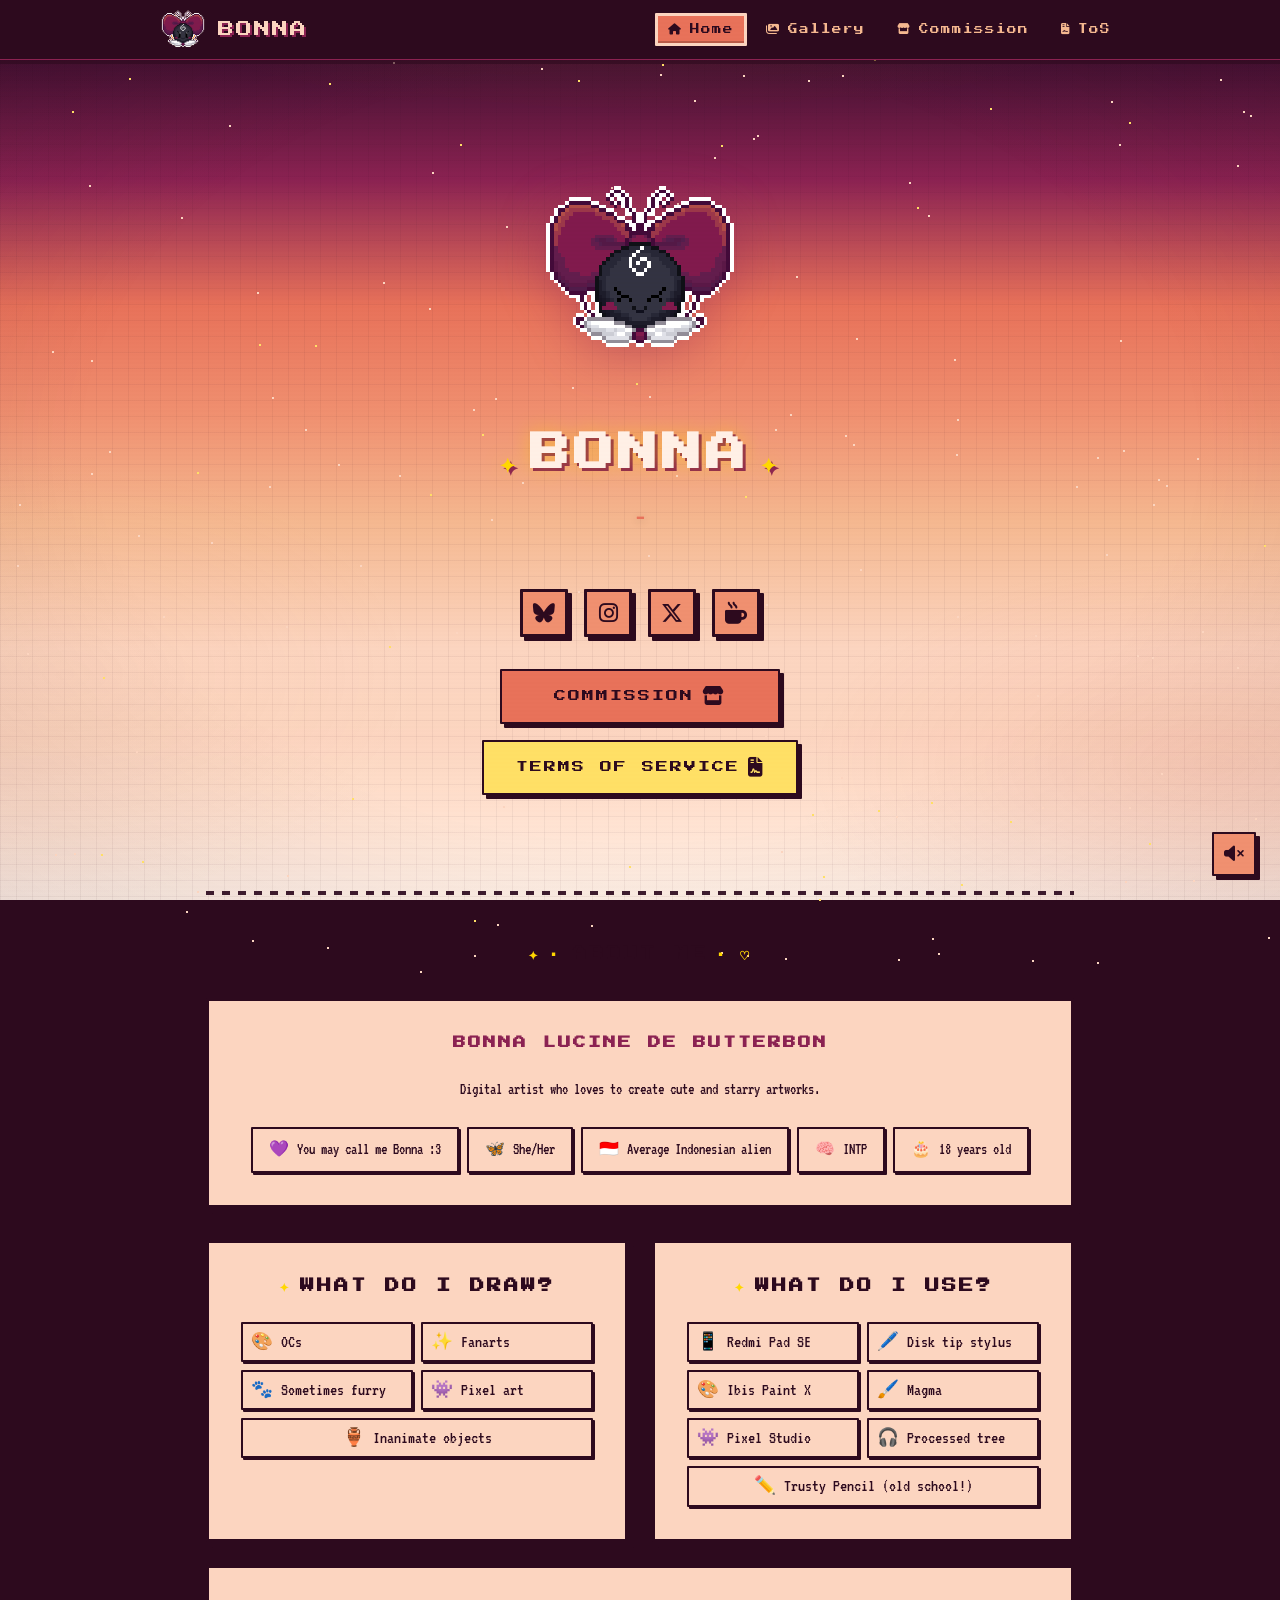
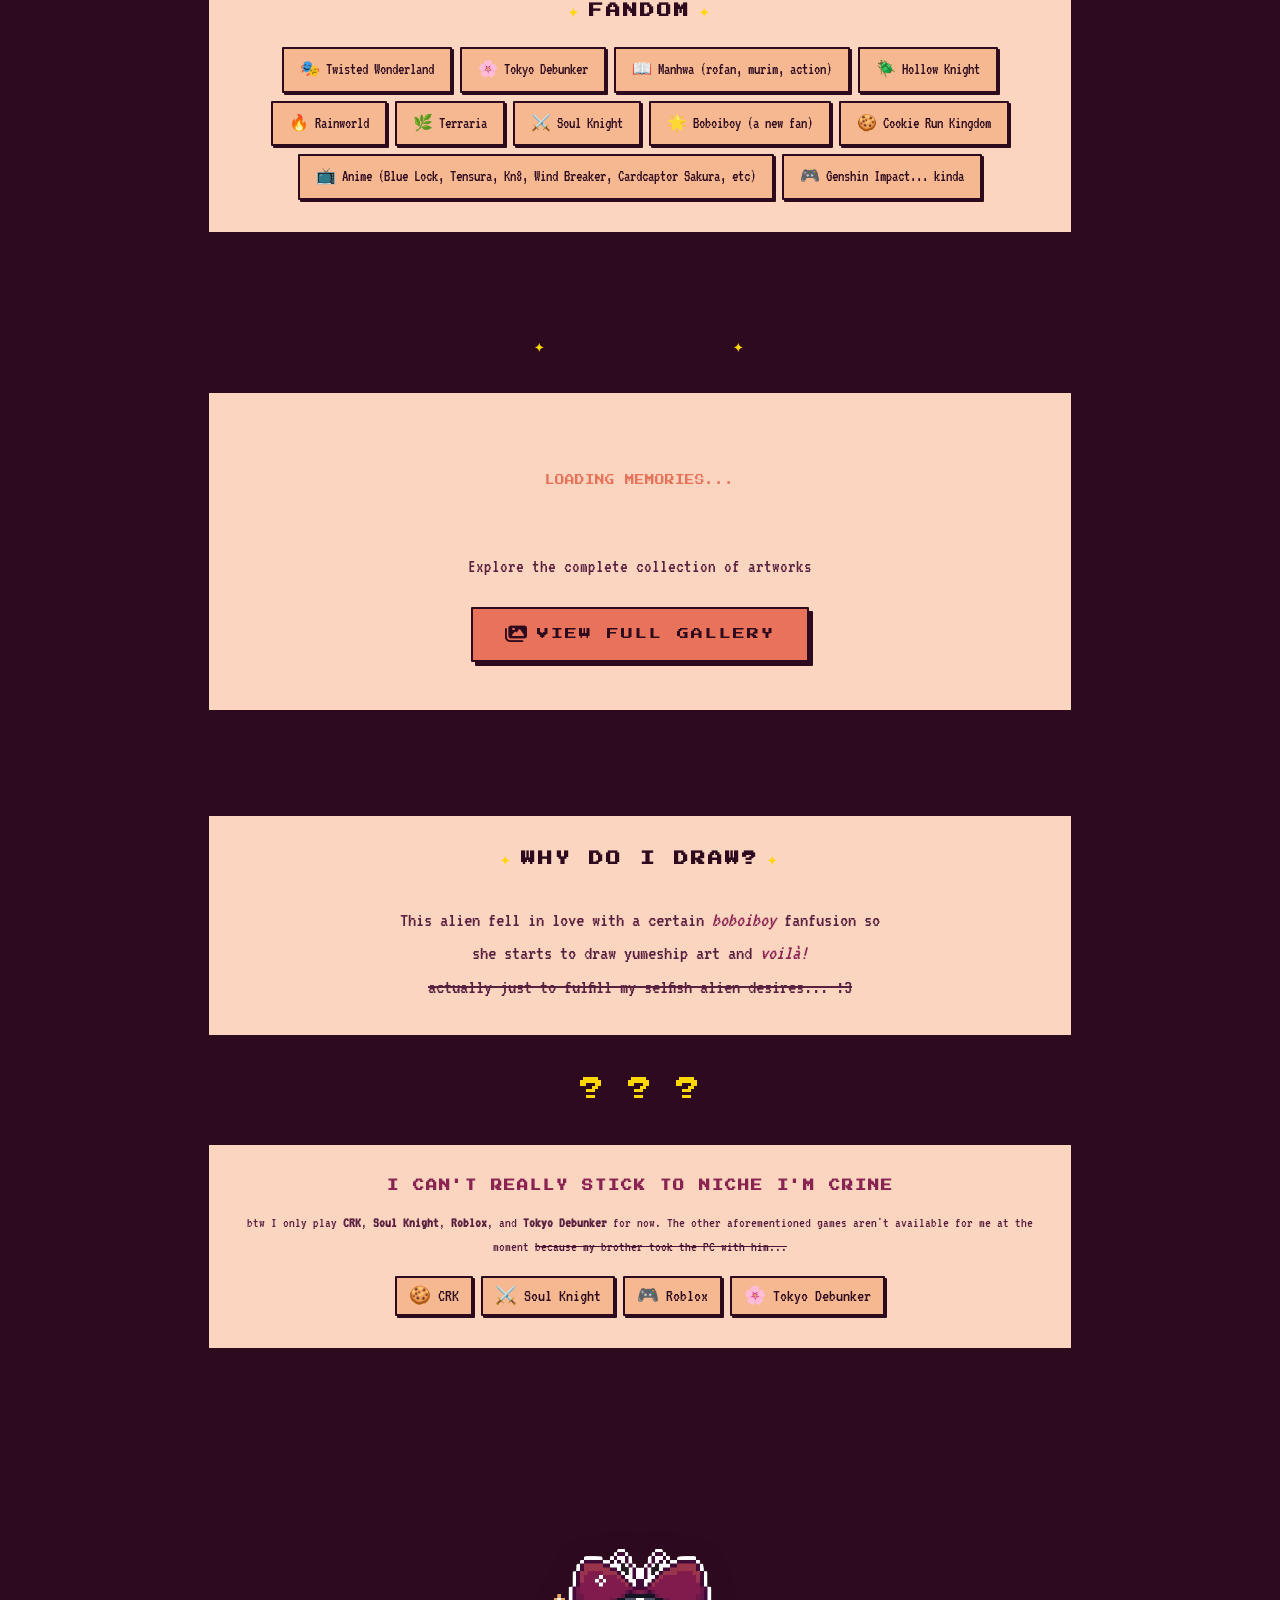
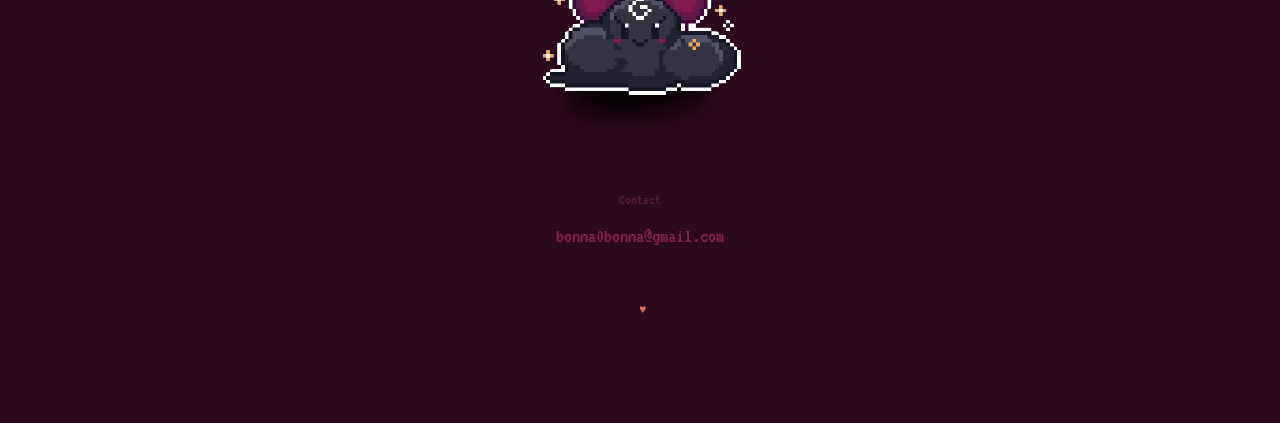
==== commit 6a1948d0: "fix: gallery art and lightbox ui style" ====
--- a/index.html
+++ b/index.html
@@ -40,7 +40,7 @@
       rel="stylesheet"
       href="https://cdnjs.cloudflare.com/ajax/libs/font-awesome/6.6.0/css/all.min.css"
     />
-    <link rel="stylesheet" href="css/style.css?v=1.5" />
+    <link rel="stylesheet" href="css/style.css?v=1.6" />
   </head>
   <body>
     <div class="page-transition-overlay"></div>
@@ -435,7 +435,7 @@
       </button>
     </main>
 
-    <script src="js/utils.js?v=1.5"></script>
-    <script src="js/script.js?v=1.5"></script>
+    <script src="js/utils.js?v=1.6"></script>
+    <script src="js/script.js?v=1.6"></script>
   </body>
 </html>
--- a/css/style.css
+++ b/css/style.css
@@ -2067,7 +2067,12 @@
 
 /* --- Gallery Filter Section --- */
 .gallery-filter-section {
-  margin-bottom: var(--space-xl);
+  margin-bottom: var(--space-2xl);
+  background: rgba(45, 10, 30, 0.4);
+  padding: var(--space-lg);
+  border: 3px solid var(--retro-border);
+  box-shadow: inset 0 0 20px rgba(0,0,0,0.3), 6px 6px 0 var(--retro-shadow);
+  border-radius: var(--radius-xs);
 }
 
 .gallery-filters-group {
@@ -2076,7 +2081,7 @@
   align-items: center;
   width: 100%;
   gap: var(--space-xs);
-  margin-bottom: var(--space-sm);
+  margin-bottom: var(--space-md);
 }
 
 .gallery-filters-group:last-child {
@@ -2085,11 +2090,12 @@
 
 .gallery-filter-label {
   font-family: var(--font-pixel);
-  font-size: 0.45rem;
-  color: var(--text-secondary);
-  letter-spacing: 3px;
+  font-size: 0.5rem;
+  color: var(--clr-gold);
+  letter-spacing: 2px;
   text-align: center;
-  opacity: 0.8;
+  text-shadow: 2px 2px 0 rgba(0,0,0,0.5);
+  margin-bottom: var(--space-xs);
 }
 
 .gallery-filter-container {
@@ -2097,45 +2103,43 @@
   flex-wrap: wrap;
   justify-content: center;
   gap: var(--space-sm);
-  padding: var(--space-md);
+  padding: var(--space-sm);
   width: 100%;
-  max-width: 100%;
 }
 
 .gallery-filter-btn {
   display: inline-flex;
-  flex: 0 1 auto;
-  min-width: max-content;
   align-items: center;
   gap: var(--space-xs);
-  padding: var(--space-sm) var(--space-md);
-  background: var(--clr-light-peach);
-  border: 2px solid var(--retro-border);
+  padding: 10px 16px;
+  background: var(--clr-dark-plum);
+  border: 2px solid var(--clr-warm-crimson);
   border-radius: var(--radius-xs);
   font-family: var(--font-pixel);
-  font-size: 0.55rem;
-  color: var(--text-primary);
+  font-size: 0.5rem;
+  color: var(--clr-peach);
   cursor: pointer;
   transition: all 0.2s var(--ease-out-expo);
-  box-shadow: 3px 3px 0 var(--retro-shadow);
+  box-shadow: 3px 3px 0 rgba(0,0,0,0.5);
+  text-transform: uppercase;
 }
 
 .gallery-filter-btn:hover {
-  transform: translate(1px, 1px);
-  box-shadow: 2px 2px 0 var(--retro-shadow);
-  background: var(--clr-peach);
+  transform: translateY(-2px);
+  box-shadow: 4px 4px 0 rgba(0,0,0,0.5);
+  background: var(--clr-deep-maroon);
+  color: var(--clr-light-peach);
 }
 
 .gallery-filter-btn.active {
-  background: var(--clr-coral);
+  background: var(--clr-warm-crimson);
   color: var(--text-light);
-  box-shadow:
-    2px 2px 0 var(--retro-shadow),
-    var(--glow-coral);
+  border-color: var(--clr-coral);
+  box-shadow: inset 2px 2px 0 rgba(0,0,0,0.3), 0 0 10px rgba(232, 114, 90, 0.4);
 }
 
 .gallery-filter-btn i {
-  font-size: 0.7rem;
+  font-size: 0.6rem;
 }
 
 /* --- Gallery Grid --- */
@@ -2145,58 +2149,67 @@
 
 .gallery-grid {
   display: grid;
-  grid-template-columns: repeat(3, 1fr);
-  gap: var(--space-md);
+  grid-template-columns: repeat(auto-fill, minmax(280px, 1fr));
+  gap: var(--space-xl);
   margin-bottom: var(--space-xl);
 }
 
 .gallery-item {
+  position: relative;
+  background: var(--clr-cream);
+  padding: var(--space-sm);
+  padding-bottom: var(--space-xl);
+  border: 3px solid var(--retro-border);
+  box-shadow: 6px 6px 0 var(--retro-shadow);
+  cursor: pointer;
+  transition: transform 0.2s var(--ease-out-expo), box-shadow 0.2s ease;
+}
+
+.gallery-item::after {
+  content: "";
+  position: absolute;
+  bottom: 8px;
+  left: 50%;
+  transform: translateX(-50%);
+  width: 40px;
+  height: 4px;
+  background: rgba(45, 10, 30, 0.1);
+  border-radius: 2px;
+}
+
+.gallery-item:hover {
+  transform: translateY(-5px) rotate(1deg);
+  box-shadow: 10px 10px 0 var(--retro-shadow), var(--glow-gold);
+}
+
+.gallery-item-image-wrapper {
   position: relative;
   aspect-ratio: 1;
   overflow: hidden;
-  border: 3px solid var(--retro-border);
-  border-radius: var(--radius-xs);
-  box-shadow: 4px 4px 0 var(--retro-shadow);
-  cursor: pointer;
-  transition:
-    transform 0.2s var(--ease-out-expo),
-    box-shadow 0.2s ease;
   background: var(--clr-dark-plum);
-}
-
-.gallery-item:hover {
-  transform: translate(-2px, -2px);
-  box-shadow:
-    6px 6px 0 var(--retro-shadow),
-    var(--glow-gold);
+  border: 2px solid var(--retro-border);
 }
 
 .gallery-item-image {
   width: 100%;
   height: 100%;
   object-fit: cover;
-  transition: transform 0.4s var(--ease-out-expo);
+  transition: transform 0.5s var(--ease-out-expo);
 }
 
 .gallery-item:hover .gallery-item-image {
-  transform: scale(1.08);
+  transform: scale(1.1);
 }
 
 .gallery-item-overlay {
   position: absolute;
   inset: 0;
-  background: linear-gradient(
-    to top,
-    rgba(45, 10, 30, 0.9) 0%,
-    rgba(45, 10, 30, 0.4) 40%,
-    transparent 70%
-  );
+  background: rgba(45, 10, 30, 0.4);
   opacity: 0;
   transition: opacity 0.3s ease;
   display: flex;
-  flex-direction: column;
-  justify-content: flex-end;
-  padding: var(--space-md);
+  align-items: center;
+  justify-content: center;
   pointer-events: none;
 }
 
@@ -2204,23 +2217,15 @@
   opacity: 1;
 }
 
-.gallery-item-title {
+.gallery-item-title-tag {
+  background: var(--clr-gold);
+  color: var(--text-primary);
   font-family: var(--font-pixel);
-  font-size: 0.55rem;
-  color: var(--clr-light-peach);
-  margin-bottom: var(--space-xs);
-  line-height: 1.3;
-}
-
-.gallery-item-type {
-  display: inline-block;
-  padding: 2px 8px;
-  background: var(--clr-coral);
-  color: var(--text-light);
-  font-family: var(--font-retro);
-  font-size: 0.75rem;
-  border-radius: 2px;
-  width: fit-content;
+  font-size: 0.5rem;
+  padding: 6px 12px;
+  border: 2px solid var(--retro-border);
+  box-shadow: 2px 2px 0 var(--retro-shadow);
+  transform: rotate(-2deg);
 }
 
 /* --- Load More Button --- */
@@ -2229,25 +2234,7 @@
   margin-top: var(--space-xl);
 }
 
-.gallery-load-more-btn {
-  min-width: 200px;
-}
-
-.gallery-load-more-btn.loading {
-  pointer-events: none;
-  opacity: 0.7;
-}
-
-.gallery-load-more-btn.loading i {
-  animation: spin 1s linear infinite;
-}
-
-/* --- No Results --- */
-.gallery-no-results {
-  margin-top: var(--space-xl);
-}
-
-/* --- Gallery Lightbox --- */
+/* --- Gallery Lightbox (OS Window) --- */
 .gallery-lightbox {
   position: fixed;
   inset: 0;
@@ -2257,9 +2244,7 @@
   justify-content: center;
   opacity: 0;
   visibility: hidden;
-  transition:
-    opacity 0.3s ease,
-    visibility 0.3s ease;
+  transition: opacity 0.3s ease, visibility 0.3s ease;
 }
 
 .gallery-lightbox.active {
@@ -2270,198 +2255,197 @@
 .gallery-lightbox-backdrop {
   position: absolute;
   inset: 0;
-  background: rgba(45, 10, 30, 0.95);
-  backdrop-filter: blur(8px);
-}
-
-.gallery-lightbox-content {
+  background: rgba(45, 10, 30, 0.92);
+  backdrop-filter: blur(5px);
+}
+
+.gallery-lightbox-window {
   position: relative;
-  width: 90%;
-  max-width: 1000px;
-  max-height: 90vh;
+  width: 95%;
+  max-width: 1100px;
+  background: var(--retro-bg);
+  border: 4px solid var(--retro-border);
+  box-shadow: 12px 12px 0 var(--retro-shadow);
+  z-index: 1;
   display: flex;
   flex-direction: column;
-  align-items: center;
-  z-index: 1;
-}
-
-.gallery-lightbox-close {
-  position: absolute;
-  top: -50px;
-  right: 0;
-  width: 44px;
-  height: 44px;
+  animation: windowPop 0.4s var(--transition-bounce);
+}
+
+@keyframes windowPop {
+  from { transform: scale(0.9) translateY(20px); opacity: 0; }
+  to { transform: scale(1) translateY(0); opacity: 1; }
+}
+
+.gallery-window-header {
+  background: var(--clr-warm-crimson);
+  padding: 6px 12px;
+  display: flex;
+  align-items: center;
+  justify-content: space-between;
+  border-bottom: 4px solid var(--retro-border);
+}
+
+.window-title {
+  color: var(--text-light);
+  font-family: var(--font-pixel);
+  font-size: 0.6rem;
+  letter-spacing: 1px;
+}
+
+.window-controls {
+  display: flex;
+  gap: 8px;
+}
+
+.gallery-lightbox-close,
+.gallery-lightbox-nav {
+  width: 28px;
+  height: 28px;
   background: var(--clr-coral);
   border: 2px solid var(--retro-border);
-  border-radius: var(--radius-xs);
-  box-shadow: 3px 3px 0 var(--retro-shadow);
   color: var(--text-primary);
-  font-size: 1.2rem;
   cursor: pointer;
-  transition: all 0.2s var(--ease-out-expo);
+  box-shadow: 2px 2px 0 rgba(0,0,0,0.3);
   display: flex;
   align-items: center;
   justify-content: center;
-}
-
-.gallery-lightbox-close:hover {
+  font-size: 0.8rem;
+  transition: all 0.1s var(--ease-out-expo);
+}
+
+.gallery-lightbox-close:active,
+.gallery-lightbox-nav:active {
   transform: translate(1px, 1px);
-  box-shadow:
-    2px 2px 0 var(--retro-shadow),
-    var(--glow-coral);
-}
-
-.gallery-lightbox-nav {
+  box-shadow: none;
+}
+
+.gallery-lightbox-nav:hover {
+  background: var(--clr-gold);
+}
+
+.gallery-lightbox-close {
+  background: var(--clr-warm-crimson);
+  color: var(--text-light);
+  margin-left: 4px;
+}
+
+.gallery-window-body {
+  padding: var(--space-md);
+  max-height: 85vh;
+  overflow-y: auto;
+  background-image: radial-gradient(rgba(45, 10, 30, 0.05) 1px, transparent 1px);
+  background-size: 20px 20px;
+}
+
+.gallery-window-content {
+  display: flex;
+  flex-direction: column;
+  gap: var(--space-md);
+  position: relative;
+}
+
+.gallery-window-main {
+  display: grid;
+  grid-template-columns: 1fr 300px;
+  gap: var(--space-lg);
+  width: 100%;
+}
+
+.gallery-lightbox-image-container {
+  position: relative;
+  background: #000;
+  border: 3px solid var(--retro-border);
+  box-shadow: 4px 4px 0 var(--retro-shadow);
+  display: flex;
+  align-items: center;
+  justify-content: center;
+  min-height: 400px;
+  overflow: hidden;
+}
+
+.gallery-lightbox-image {
+  max-width: 100%;
+  max-height: 75vh;
+  object-fit: contain;
+  display: block;
+}
+
+.gallery-lightbox-loading {
   position: absolute;
   top: 50%;
-  transform: translateY(-50%);
-  width: 50px;
-  height: 50px;
-  background: var(--clr-salmon);
-  border: 2px solid var(--retro-border);
-  border-radius: var(--radius-xs);
-  box-shadow: 3px 3px 0 var(--retro-shadow);
-  color: var(--text-primary);
-  font-size: 1.2rem;
-  cursor: pointer;
-  transition: all 0.2s var(--ease-out-expo);
-  display: flex;
-  align-items: center;
-  justify-content: center;
-  z-index: 2;
-}
-
-.gallery-lightbox-nav:hover {
-  background: var(--clr-peach);
-  transform: translateY(-50%) scale(1.05);
-  box-shadow:
-    4px 4px 0 var(--retro-shadow),
-    var(--glow-gold);
-}
-
-.gallery-lightbox-prev {
-  left: -70px;
-}
-
-.gallery-lightbox-next {
-  right: -70px;
-}
-
-.gallery-lightbox-image-container {
-  position: relative;
-  width: 100%;
-  max-height: 70vh;
-  display: flex;
-  align-items: center;
-  justify-content: center;
-  background: var(--clr-dark-plum);
-  border: 3px solid var(--retro-border);
-  border-radius: var(--radius-xs);
-  box-shadow: 8px 8px 0 var(--retro-shadow);
-  overflow: hidden;
-}
-
-.gallery-lightbox-image {
-  max-width: 100%;
-  max-height: 70vh;
-  object-fit: contain;
-}
-
-.gallery-lightbox-loading {
-  position: absolute;
-  inset: 0;
-  display: flex;
-  align-items: center;
-  justify-content: center;
-  background: var(--clr-dark-plum);
-}
-
-.gallery-lightbox-image.loaded + .gallery-lightbox-loading {
-  display: none;
-}
-
-.gallery-lightbox-info {
-  margin-top: var(--space-lg);
-  text-align: center;
-  max-width: 600px;
+  left: 50%;
+  transform: translate(-50%, -50%);
+  z-index: 5;
 }
 
 .gallery-lightbox-title {
   font-family: var(--font-pixel);
-  font-size: 0.7rem;
-  color: var(--clr-light-peach);
+  font-size: 0.9rem;
+  color: var(--clr-warm-crimson);
   margin-bottom: var(--space-sm);
+  line-height: 1.4;
 }
 
 .gallery-lightbox-type {
+  font-family: var(--font-pixel);
+  font-size: 0.55rem;
+  color: var(--text-light);
+  background: var(--clr-coral);
+  padding: 6px 10px;
+  border: 2px solid var(--retro-border);
   display: inline-block;
-  padding: 4px 12px;
-  background: var(--clr-coral);
-  color: var(--text-light);
-  font-family: var(--font-retro);
-  font-size: 0.9rem;
-  border-radius: 2px;
-  margin-bottom: var(--space-sm);
+  width: fit-content;
 }
 
 .gallery-lightbox-desc {
   font-family: var(--font-retro);
-  font-size: 1.1rem;
-  color: var(--clr-peach);
+  font-size: 1.2rem;
+  color: var(--text-secondary);
   line-height: 1.5;
 }
 
 /* --- Gallery Responsive --- */
-@media (max-width: 768px) {
+@media (max-width: 900px) {
+  .gallery-window-main {
+    grid-template-columns: 1fr;
+    gap: var(--space-md);
+  }
+  
+  .gallery-lightbox-image {
+    max-height: 50vh;
+  }
+  
+  .gallery-lightbox-info {
+    text-align: center;
+    align-items: center;
+  }
+}
+
+@media (max-width: 600px) {
   .gallery-grid {
     grid-template-columns: repeat(2, 1fr);
-    gap: var(--space-sm);
-  }
-
-  .gallery-lightbox-prev {
-    left: 10px;
-  }
-
-  .gallery-lightbox-next {
-    right: 10px;
-  }
-
+    gap: var(--space-md);
+  }
+  
   .gallery-lightbox-nav {
+    position: absolute;
+    bottom: -60px;
     width: 40px;
     height: 40px;
-    font-size: 1rem;
-  }
-
-  .gallery-lightbox-close {
-    top: -40px;
-    right: 10px;
-    width: 36px;
-    height: 36px;
-    font-size: 1rem;
-  }
-
-  .gallery-filter-btn {
-    font-size: 0.5rem;
-    padding: var(--space-xs) var(--space-sm);
-  }
-}
-
-@media (max-width: 480px) {
+  }
+  
+  .gallery-lightbox-prev { left: 20%; }
+  .gallery-lightbox-next { right: 20%; }
+  
+  .gallery-window-body {
+    padding-bottom: 80px;
+  }
+}
+
+@media (max-width: 450px) {
   .gallery-grid {
     grid-template-columns: 1fr;
-  }
-
-  .gallery-item-overlay {
-    opacity: 1;
-    background: linear-gradient(
-      to top,
-      rgba(45, 10, 30, 0.9) 0%,
-      transparent 60%
-    );
-  }
-
-  .gallery-lightbox-info {
-    padding: 0 var(--space-md);
   }
 }
 
@@ -2472,15 +2456,110 @@
 /* --- Commission Preview Section --- */
 .commission-preview-section {
   margin-bottom: var(--space-xl);
-}
-
-.commission-preview-grid {
-  display: grid;
-  grid-template-columns: repeat(auto-fit, minmax(280px, 1fr));
+  position: relative;
+}
+
+.commission-preview-tabs {
+  display: flex;
+  flex-wrap: wrap;
+  justify-content: center;
+  gap: var(--space-sm);
+  margin-bottom: var(--space-xl);
+}
+
+.commission-tab {
+  padding: 8px 16px;
+  font-family: var(--font-pixel);
+  font-size: 0.55rem;
+  background: var(--clr-light-peach);
+  border: 2px solid var(--retro-border);
+  box-shadow: 3px 3px 0 var(--retro-shadow);
+  cursor: pointer;
+  color: var(--text-primary);
+  transition: all 0.2s var(--ease-out-expo);
+  text-transform: uppercase;
+  letter-spacing: 1px;
+}
+
+.commission-tab:hover {
+  transform: translate(-1px, -1px);
+  box-shadow: 4px 4px 0 var(--retro-shadow);
+  background: var(--clr-peach);
+}
+
+.commission-tab.active {
+  background: var(--clr-coral);
+  color: var(--text-light);
+  transform: translate(1px, 1px);
+  box-shadow: 2px 2px 0 var(--retro-shadow);
+}
+
+.commission-preview-scroller-wrapper {
+  position: relative;
+  margin: 0 calc(var(--space-md) * -1);
+}
+
+.commission-preview-scroller {
+  display: flex;
   gap: var(--space-lg);
+  overflow-x: auto;
+  padding: var(--space-md) var(--space-md) var(--space-xl);
+  scroll-snap-type: x mandatory;
+  -webkit-overflow-scrolling: touch;
+  scrollbar-width: thin;
+  scrollbar-color: var(--clr-coral) transparent;
+  transition: opacity 0.3s ease;
+}
+
+.commission-preview-scroller::-webkit-scrollbar {
+  height: 8px;
+}
+.commission-preview-scroller::-webkit-scrollbar-track {
+  background: rgba(45, 10, 30, 0.05);
+}
+.commission-preview-scroller::-webkit-scrollbar-thumb {
+  background: var(--clr-coral);
+  border-radius: 3px;
+}
+
+.scroller-nav {
+  position: absolute;
+  top: 40%;
+  transform: translateY(-50%);
+  width: 40px;
+  height: 40px;
+  background: var(--clr-coral);
+  border: 2px solid var(--retro-border);
+  color: var(--text-light);
+  display: flex;
+  align-items: center;
+  justify-content: center;
+  cursor: pointer;
+  z-index: 10;
+  box-shadow: 3px 3px 0 var(--retro-shadow);
+  transition: all 0.2s var(--ease-out-expo);
+}
+
+.scroller-nav:hover {
+  background: var(--clr-warm-crimson);
+  transform: translateY(-50%) scale(1.1);
+}
+
+.scroller-nav:active {
+  transform: translateY(-50%) scale(0.95);
+  box-shadow: 1px 1px 0 var(--retro-shadow);
+}
+
+.scroller-prev {
+  left: 10px;
+}
+.scroller-next {
+  right: 10px;
 }
 
 .commission-preview-card {
+  flex: 0 0 300px;
+  scroll-snap-align: center;
   background: var(--retro-bg);
   border: 3px solid var(--retro-border);
   border-radius: var(--radius-xs);
@@ -2488,7 +2567,8 @@
   overflow: hidden;
   transition:
     transform 0.2s var(--ease-out-expo),
-    box-shadow 0.2s ease;
+    box-shadow 0.2s ease,
+    opacity 0.3s ease;
   cursor: pointer;
 }
 
@@ -2576,22 +2656,26 @@
 
 /* --- Commission Preview Responsive --- */
 @media (max-width: 768px) {
-  .commission-preview-grid {
-    grid-template-columns: repeat(2, 1fr);
+  .commission-preview-scroller {
     gap: var(--space-md);
   }
-
+  
   .commission-preview-card {
+    flex: 0 0 260px;
     box-shadow: 4px 4px 0 var(--retro-shadow);
   }
 
   .commission-preview-card:hover {
     box-shadow: 5px 5px 0 var(--retro-shadow);
   }
+  
+  .scroller-nav {
+    display: none;
+  }
 }
 
 @media (max-width: 480px) {
-  .commission-preview-grid {
-    grid-template-columns: 1fr;
-  }
-}
+  .commission-preview-card {
+    flex: 0 0 85vw;
+  }
+}
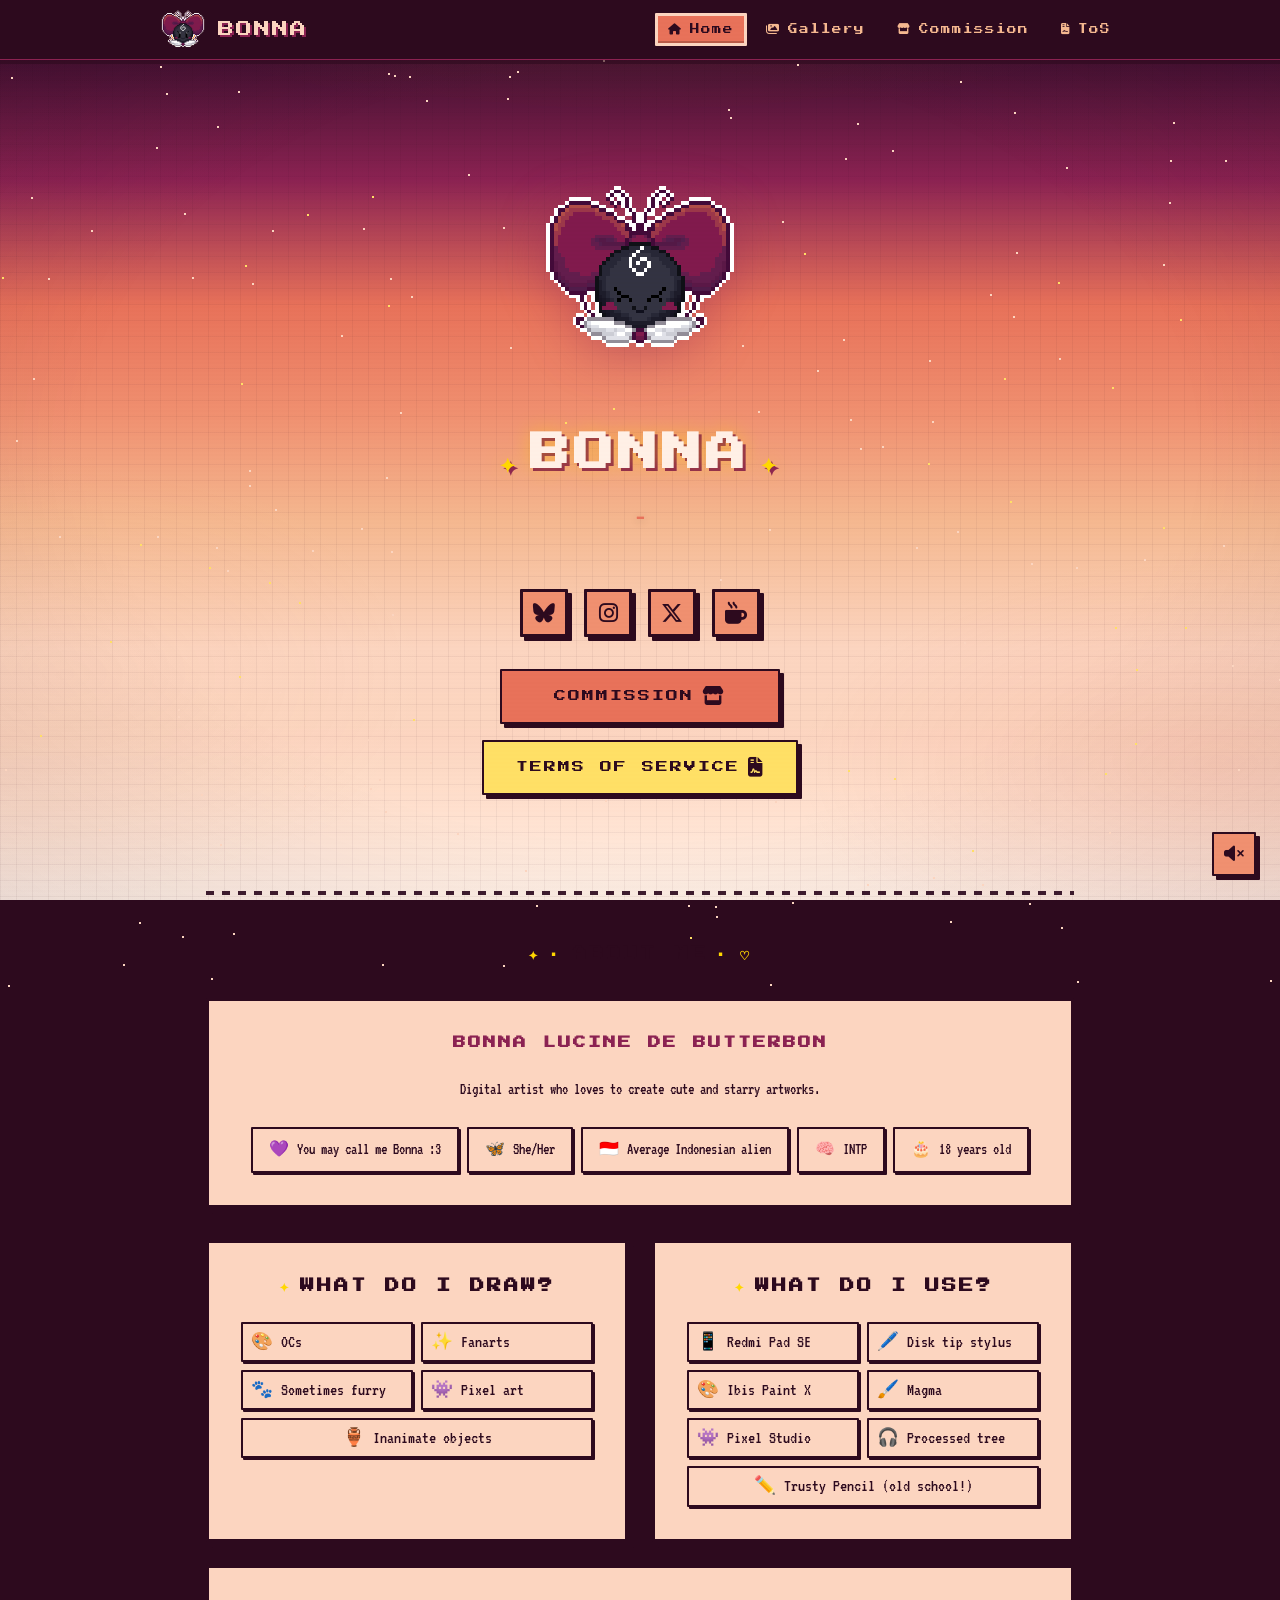
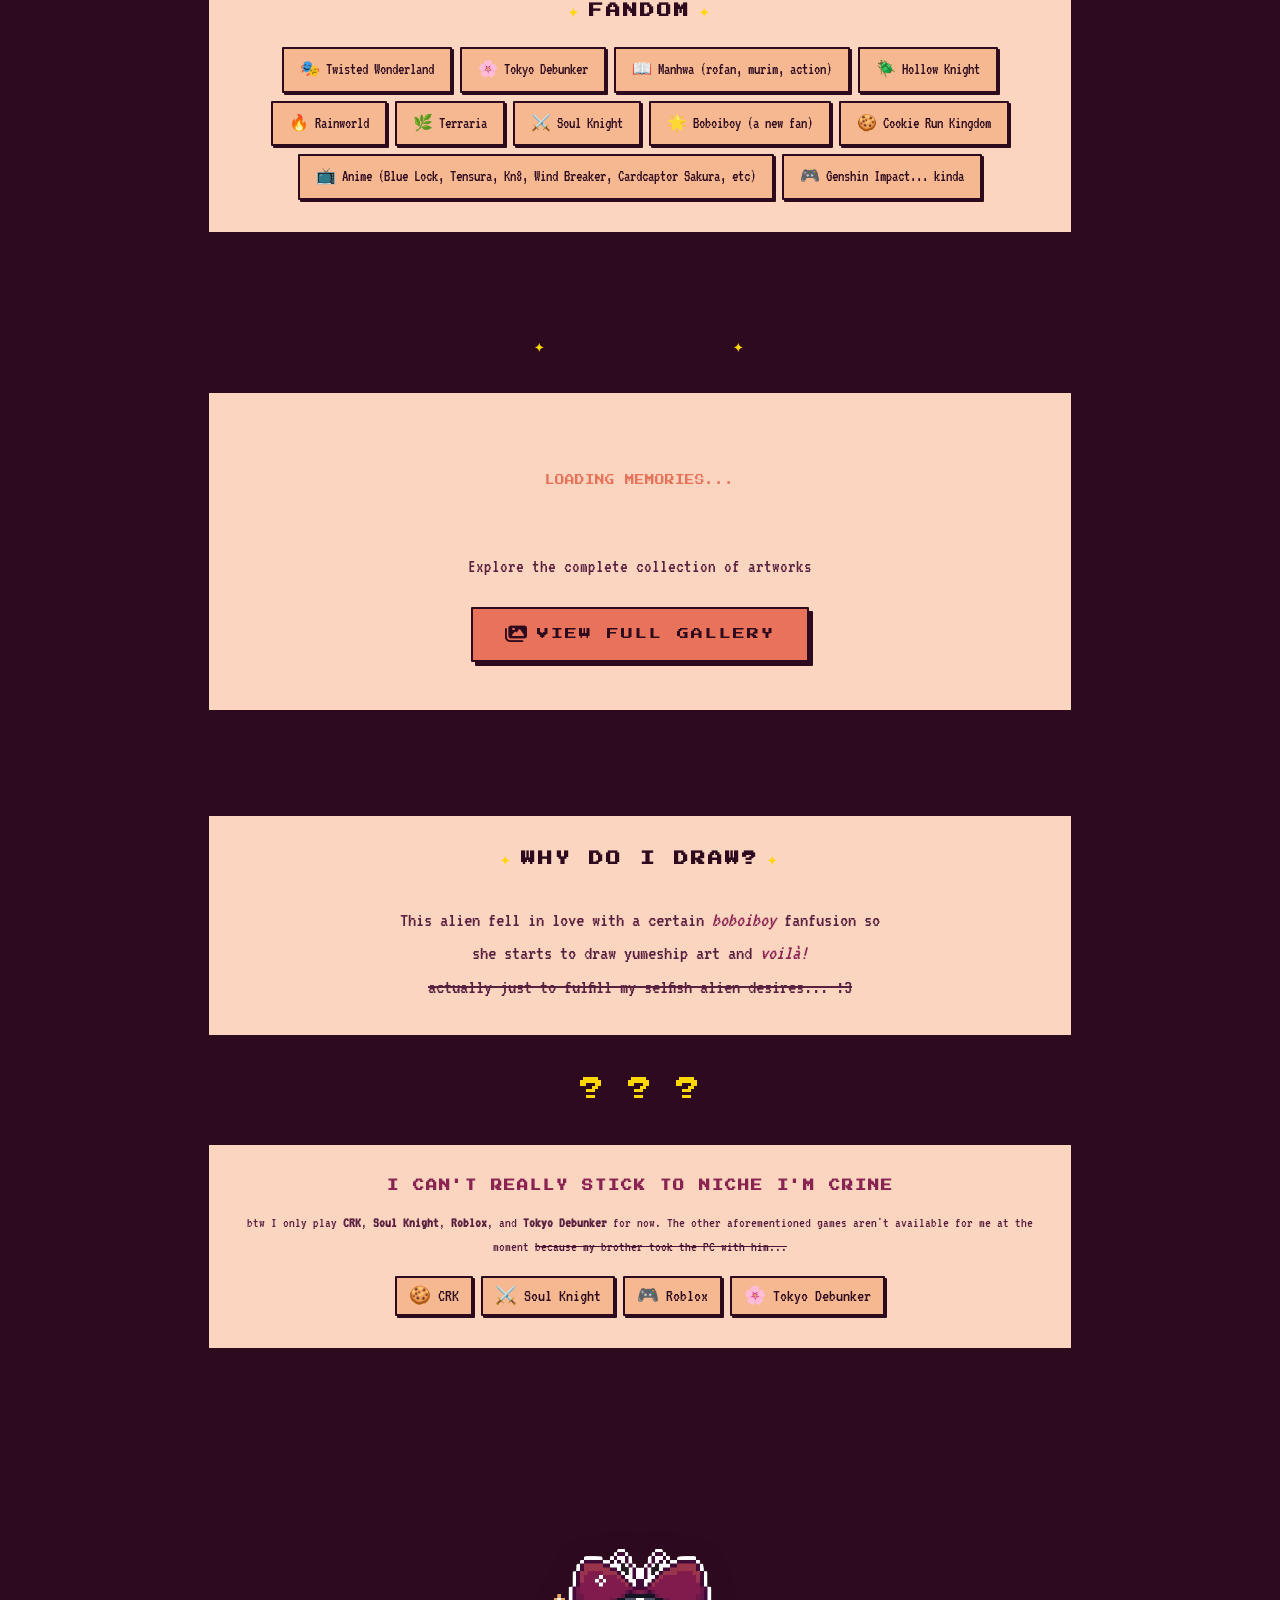
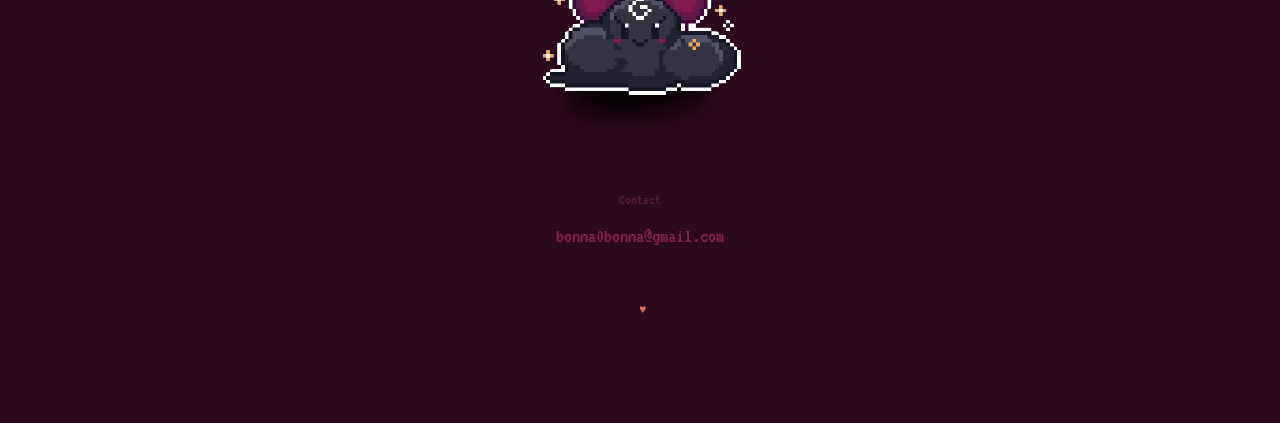
==== commit 00854d20: "fix: relative fandom tags for mobile" ====
--- a/index.html
+++ b/index.html
@@ -298,9 +298,10 @@
             <span class="fandom-tag">⚔️ Soul Knight</span>
             <span class="fandom-tag">🌟 Boboiboy (a new fan)</span>
             <span class="fandom-tag">🍪 Cookie Run Kingdom</span>
-            <span class="fandom-tag"
+            <span class="fandom-tag special-tag"
               >📺 Anime (Blue Lock, Tensura, Kn8, Wind Breaker, Cardcaptor Sakura, etc)</span
             >
+            <span class="fandom-tag mobile-tag">📺 Anime (I will not elaborate with this...)</span>
             <span class="fandom-tag">🎮 Genshin Impact... kinda</span>
           </div>
         </div>
--- a/css/style.css
+++ b/css/style.css
@@ -66,19 +66,17 @@
   --glow-gold: 0 0 20px rgba(255, 215, 0, 0.22);
 
   /* Shared full-page gradient (html + .page-background) */
-  --bg-page-gradient: linear-gradient(
-    180deg,
-    var(--clr-dark-plum) 0%,
-    var(--clr-deep-maroon) 8%,
-    var(--clr-warm-crimson) 20%,
-    var(--clr-coral) 34%,
-    var(--clr-salmon) 46%,
-    var(--clr-peach) 58%,
-    var(--clr-light-peach) 72%,
-    rgba(252, 213, 192, 0.98) 82%,
-    rgba(255, 224, 206, 0.99) 90%,
-    var(--clr-cream) 100%
-  );
+  --bg-page-gradient: linear-gradient(180deg,
+      var(--clr-dark-plum) 0%,
+      var(--clr-deep-maroon) 8%,
+      var(--clr-warm-crimson) 20%,
+      var(--clr-coral) 34%,
+      var(--clr-salmon) 46%,
+      var(--clr-peach) 58%,
+      var(--clr-light-peach) 72%,
+      rgba(252, 213, 192, 0.98) 82%,
+      rgba(255, 224, 206, 0.99) 90%,
+      var(--clr-cream) 100%);
 }
 
 /* --- Reset & Base --- */
@@ -172,13 +170,11 @@
   width: 0%;
   z-index: 10001;
   pointer-events: none;
-  background: linear-gradient(
-    90deg,
-    var(--clr-gold) 0%,
-    var(--clr-peach) 35%,
-    var(--clr-coral) 70%,
-    var(--clr-warm-crimson) 100%
-  );
+  background: linear-gradient(90deg,
+      var(--clr-gold) 0%,
+      var(--clr-peach) 35%,
+      var(--clr-coral) 70%,
+      var(--clr-warm-crimson) 100%);
   box-shadow: 0 0 12px rgba(255, 215, 0, 0.45);
   transform-origin: left center;
   transition: width 0.08s linear;
@@ -209,15 +205,15 @@
 ::-webkit-scrollbar {
   width: 8px;
 }
+
 ::-webkit-scrollbar-track {
   background: var(--clr-light-peach);
 }
+
 ::-webkit-scrollbar-thumb {
-  background: linear-gradient(
-    to bottom,
-    var(--clr-coral),
-    var(--clr-warm-crimson)
-  );
+  background: linear-gradient(to bottom,
+      var(--clr-coral),
+      var(--clr-warm-crimson));
   border-radius: 4px;
 }
 
@@ -248,26 +244,18 @@
   inset: 0;
   pointer-events: none;
   background:
-    radial-gradient(
-      ellipse 100% 55% at 50% -15%,
+    radial-gradient(ellipse 100% 55% at 50% -15%,
       rgba(255, 215, 0, 0.11),
-      transparent 52%
-    ),
-    radial-gradient(
-      ellipse 70% 50% at 95% 85%,
+      transparent 52%),
+    radial-gradient(ellipse 70% 50% at 95% 85%,
       rgba(232, 114, 90, 0.14),
-      transparent 48%
-    ),
-    radial-gradient(
-      ellipse 65% 55% at 5% 75%,
+      transparent 48%),
+    radial-gradient(ellipse 65% 55% at 5% 75%,
       rgba(245, 184, 144, 0.1),
-      transparent 45%
-    ),
-    radial-gradient(
-      ellipse 100% 100% at 50% 50%,
+      transparent 45%),
+    radial-gradient(ellipse 100% 100% at 50% 50%,
       transparent 42%,
-      rgba(45, 10, 30, 0.2) 100%
-    );
+      rgba(45, 10, 30, 0.2) 100%);
 }
 
 @media (hover: hover) and (pointer: fine) {
@@ -281,6 +269,7 @@
     opacity: 0.88;
     transform: scale(1) translate(0, 0);
   }
+
   100% {
     opacity: 1;
     transform: scale(1.04) translate(-0.5%, 0.6%);
@@ -290,7 +279,8 @@
 /* Parallax Background */
 .parallax-bg {
   position: fixed;
-  inset: -100px; /* Oversized to prevent edges from showing during scroll */
+  inset: -100px;
+  /* Oversized to prevent edges from showing during scroll */
   z-index: 1;
   pointer-events: none;
   overflow: hidden;
@@ -309,8 +299,7 @@
 .main-container {
   max-width: 900px;
   margin: 0 auto;
-  padding: calc(var(--nav-height) + var(--space-xl)) var(--space-md)
-    max(var(--space-3xl), 8vh);
+  padding: calc(var(--nav-height) + var(--space-xl)) var(--space-md) max(var(--space-3xl), 8vh);
   position: relative;
   z-index: 2;
 }
@@ -458,15 +447,17 @@
 .nav-hamburger.open .hamburger-line:nth-child(1) {
   transform: rotate(45deg) translate(5px, 5px);
 }
+
 .nav-hamburger.open .hamburger-line:nth-child(2) {
   opacity: 0;
   transform: scaleX(0);
 }
+
 .nav-hamburger.open .hamburger-line:nth-child(3) {
   transform: rotate(-45deg) translate(5px, -5px);
 }
 
-@media (max-width: 480px) {
+@media (max-width: 560px) {
   .nav-hamburger {
     display: flex;
   }
@@ -505,6 +496,7 @@
   .nav-link.active::after {
     display: none;
   }
+
   .nav-link.active {
     border-left: 3px solid var(--clr-coral);
     border-radius: 0;
@@ -571,9 +563,11 @@
 .reveal-delay-1 {
   transition-delay: 0.1s;
 }
+
 .reveal-delay-2 {
   transition-delay: 0.2s;
 }
+
 .reveal-delay-3 {
   transition-delay: 0.3s;
 }
@@ -590,9 +584,11 @@
   0% {
     opacity: 0.6;
   }
+
   50% {
     opacity: 1;
   }
+
   100% {
     opacity: 0.6;
   }
@@ -653,10 +649,12 @@
 }
 
 @keyframes mascotBounce {
+
   0%,
   100% {
     transform: translateY(0);
   }
+
   50% {
     transform: translateY(-12px);
   }
@@ -677,16 +675,19 @@
   left: -10px;
   animation-delay: 0s;
 }
+
 .sparkle-2 {
   top: -5px;
   right: -5px;
   animation-delay: 0.5s;
 }
+
 .sparkle-3 {
   bottom: 20px;
   left: -20px;
   animation-delay: 1s;
 }
+
 .sparkle-4 {
   bottom: 30px;
   right: -15px;
@@ -694,11 +695,13 @@
 }
 
 @keyframes sparkleFloat {
+
   0%,
   100% {
     opacity: 0.4;
     transform: scale(0.8) rotate(0deg);
   }
+
   50% {
     opacity: 1;
     transform: scale(1.2) rotate(180deg);
@@ -720,12 +723,14 @@
 }
 
 @keyframes titleGlowPulse {
+
   0%,
   100% {
     text-shadow:
       0 0 18px rgba(255, 215, 0, 0.38),
       3px 3px 0 var(--clr-warm-crimson);
   }
+
   50% {
     text-shadow:
       0 0 32px rgba(255, 215, 0, 0.55),
@@ -751,7 +756,8 @@
   font-family: var(--font-retro);
   font-size: clamp(1rem, 2.5vw, 1.25rem);
   color: var(--clr-light-peach);
-  max-width: 420px; /* Increased for dynamic content from GSheets */
+  max-width: 420px;
+  /* Increased for dynamic content from GSheets */
   margin: 0 auto var(--space-xl);
   line-height: 1.2;
   text-shadow: 0 2px 8px rgba(0, 0, 0, 0.2);
@@ -863,7 +869,8 @@
 
 /* Mengatur ukuran ikon di dalam tombol CTA */
 .cta-btn i {
-  font-size: 1.2rem; /* Ubah angka ini untuk memperbesar/memperkecil ikon (misal: 1.5rem atau 20px) */
+  font-size: 1.2rem;
+  /* Ubah angka ini untuk memperbesar/memperkecil ikon (misal: 1.5rem atau 20px) */
   transition: transform 0.25s var(--ease-out-expo);
 }
 
@@ -944,13 +951,11 @@
 .section-divider {
   width: 100%;
   height: 4px;
-  background: repeating-linear-gradient(
-    90deg,
-    var(--retro-border) 0px,
-    var(--retro-border) 8px,
-    transparent 8px,
-    transparent 16px
-  );
+  background: repeating-linear-gradient(90deg,
+      var(--retro-border) 0px,
+      var(--retro-border) 8px,
+      transparent 8px,
+      transparent 16px);
   background-size: 16px 100%;
   margin: var(--space-2xl) 0;
   border: none;
@@ -967,14 +972,12 @@
 /* --- Retro Card --- */
 .retro-card {
   background-color: var(--retro-bg);
-  background-image: linear-gradient(
-    118deg,
-    transparent 0%,
-    transparent 40%,
-    rgba(255, 255, 255, 0.16) 50%,
-    transparent 60%,
-    transparent 100%
-  );
+  background-image: linear-gradient(118deg,
+      transparent 0%,
+      transparent 40%,
+      rgba(255, 255, 255, 0.16) 50%,
+      transparent 60%,
+      transparent 100%);
   background-size: 280% 100%;
   background-position: 100% 0;
   border: 3px solid var(--retro-border);
@@ -1171,6 +1174,22 @@
   width: auto;
 }
 
+@media (max-width: 560px) {
+  .fandom-tag.special-tag {
+    display: none;
+  }
+}
+
+.fandom-tag.mobile-tag {
+  display: none;
+}
+
+@media (max-width: 560px) {
+  .fandom-tag.mobile-tag {
+    display: flex;
+  }
+}
+
 .fandom-tag:hover {
   background: var(--clr-coral);
   color: var(--text-light);
@@ -1312,11 +1331,13 @@
 }
 
 @keyframes mysteryPulse {
+
   0%,
   100% {
     opacity: 0.5;
     transform: scale(1);
   }
+
   50% {
     opacity: 1;
     transform: scale(1.1);
@@ -1393,10 +1414,12 @@
 }
 
 @keyframes heartbeat {
+
   0%,
   100% {
     transform: scale(1);
   }
+
   50% {
     transform: scale(1.2);
   }
@@ -1532,17 +1555,17 @@
   position: absolute;
   top: 0;
   left: 0;
-  right: -30px; /* Extra width to ensure smooth repeating */
+  right: -30px;
+  /* Extra width to ensure smooth repeating */
   bottom: 0;
   background-color: var(--clr-warm-crimson);
-  background-image: repeating-linear-gradient(
-    -45deg,
-    transparent,
-    transparent 10px,
-    var(--clr-coral) 10px,
-    var(--clr-coral) 20px
-  );
-  background-size: 28px 28px; /* 10*sqrt(2) * 2 approx */
+  background-image: repeating-linear-gradient(-45deg,
+      transparent,
+      transparent 10px,
+      var(--clr-coral) 10px,
+      var(--clr-coral) 20px);
+  background-size: 28px 28px;
+  /* 10*sqrt(2) * 2 approx */
   animation: retroStripes 0.6s linear infinite;
 }
 
@@ -1554,6 +1577,7 @@
   0% {
     transform: translateX(0);
   }
+
   100% {
     transform: translateX(-28px);
   }
@@ -1573,16 +1597,33 @@
   content: "";
   display: inline-block;
   text-align: left;
-  width: 24px; /* Fix width so text doesn't jump */
+  width: 24px;
+  /* Fix width so text doesn't jump */
   animation: loadingDots 1.5s infinite steps(4, end);
 }
 
 @keyframes loadingDots {
-  0%   { content: ""; }
-  25%  { content: "."; }
-  50%  { content: ".."; }
-  75%  { content: "..."; }
-  100% { content: "..."; } /* Hold it on 3 dots briefly before resetting */
+  0% {
+    content: "";
+  }
+
+  25% {
+    content: ".";
+  }
+
+  50% {
+    content: "..";
+  }
+
+  75% {
+    content: "...";
+  }
+
+  100% {
+    content: "...";
+  }
+
+  /* Hold it on 3 dots briefly before resetting */
 }
 
 /* --- Tooltip --- */
@@ -1626,13 +1667,14 @@
 }
 
 @keyframes textSparkleFall {
-  0% { 
-    opacity: 1; 
-    transform: translateY(0) scale(1) rotate(0deg); 
-  }
-  100% { 
-    opacity: 0; 
-    transform: translateY(20px) scale(0.4) rotate(15deg); 
+  0% {
+    opacity: 1;
+    transform: translateY(0) scale(1) rotate(0deg);
+  }
+
+  100% {
+    opacity: 0;
+    transform: translateY(20px) scale(0.4) rotate(15deg);
   }
 }
 
@@ -1807,13 +1849,11 @@
   inset: 0;
   pointer-events: none;
   z-index: 9997;
-  background: linear-gradient(
-    to bottom,
-    rgba(255, 255, 255, 0),
-    rgba(255, 255, 255, 0) 50%,
-    rgba(0, 0, 0, 0.08) 50%,
-    rgba(0, 0, 0, 0.08)
-  );
+  background: linear-gradient(to bottom,
+      rgba(255, 255, 255, 0),
+      rgba(255, 255, 255, 0) 50%,
+      rgba(0, 0, 0, 0.08) 50%,
+      rgba(0, 0, 0, 0.08));
   background-size: 100% 4px;
   opacity: 0.6;
   mix-blend-mode: overlay;
@@ -1824,10 +1864,12 @@
 }
 
 @keyframes blinkCursor {
+
   0%,
   100% {
     opacity: 1;
   }
+
   50% {
     opacity: 0;
   }
@@ -1851,13 +1893,16 @@
     transform: translateY(100vh) scale(0);
     opacity: 0;
   }
+
   10% {
     opacity: 0.6;
     transform: translateY(80vh) scale(1);
   }
+
   90% {
     opacity: 0.6;
   }
+
   100% {
     transform: translateY(-10vh) scale(0);
     opacity: 0;
@@ -1973,92 +2018,96 @@
 
 /* --- Performance: Disable hover filters on touch devices to prevent lag and sticky hovers --- */
 @media (hover: none) {
-  .cta-btn:hover, .back-home-btn:hover, .social-icon:hover {
+
+  .cta-btn:hover,
+  .back-home-btn:hover,
+  .social-icon:hover {
     filter: none !important;
     transform: none !important;
   }
+
   .gallery-item:hover .gallery-item-image {
     transform: none !important;
   }
 }
 
-  .footer-credits .heart {
-    animation: none;
-  }
-
-  .preloader-spinner {
-    animation: none;
-  }
-
-  .preloader-text {
-    animation: none;
-  }
-
-  .floating-particle {
-    animation: none;
-    opacity: 0;
-  }
-
-  .scanlines {
-    opacity: 0.15;
-  }
-
-  .typewriter-cursor {
-    animation: none;
-  }
-
-  .page-background::after {
-    animation: none;
-    opacity: 0.95;
-    transform: none;
-  }
-
-  .section-divider {
-    animation: none;
-  }
-
-  .site-title {
-    animation: none;
-    text-shadow:
-      0 0 20px rgba(255, 215, 0, 0.4),
-      3px 3px 0 var(--clr-warm-crimson);
-  }
-
-  .retro-card {
-    background-image: none;
-    background-color: var(--retro-bg);
-    transition:
-      transform 0.12s ease,
-      box-shadow 0.12s ease;
-  }
-
-  .retro-card:hover {
-    background-position: 100% 0;
-    box-shadow: 8px 8px 0 var(--retro-shadow);
-  }
-
-  .scroll-progress {
-    transition: none;
-  }
-
-  .site-nav {
-    backdrop-filter: none;
-    -webkit-backdrop-filter: none;
-  }
-
-  .nav-link,
-  .nav-brand,
-  .hamburger-line {
-    transition: none;
-  }
-
-  .status-open {
-    animation: none;
-  }
-
-  .scroll-to-top {
-    transition: none;
-  }
+.footer-credits .heart {
+  animation: none;
+}
+
+.preloader-spinner {
+  animation: none;
+}
+
+.preloader-text {
+  animation: none;
+}
+
+.floating-particle {
+  animation: none;
+  opacity: 0;
+}
+
+.scanlines {
+  opacity: 0.15;
+}
+
+.typewriter-cursor {
+  animation: none;
+}
+
+.page-background::after {
+  animation: none;
+  opacity: 0.95;
+  transform: none;
+}
+
+.section-divider {
+  animation: none;
+}
+
+.site-title {
+  animation: none;
+  text-shadow:
+    0 0 20px rgba(255, 215, 0, 0.4),
+    3px 3px 0 var(--clr-warm-crimson);
+}
+
+.retro-card {
+  background-image: none;
+  background-color: var(--retro-bg);
+  transition:
+    transform 0.12s ease,
+    box-shadow 0.12s ease;
+}
+
+.retro-card:hover {
+  background-position: 100% 0;
+  box-shadow: 8px 8px 0 var(--retro-shadow);
+}
+
+.scroll-progress {
+  transition: none;
+}
+
+.site-nav {
+  backdrop-filter: none;
+  -webkit-backdrop-filter: none;
+}
+
+.nav-link,
+.nav-brand,
+.hamburger-line {
+  transition: none;
+}
+
+.status-open {
+  animation: none;
+}
+
+.scroll-to-top {
+  transition: none;
+}
 
 
 /* ============================================
@@ -2071,7 +2120,7 @@
   background: rgba(45, 10, 30, 0.4);
   padding: var(--space-lg);
   border: 3px solid var(--retro-border);
-  box-shadow: inset 0 0 20px rgba(0,0,0,0.3), 6px 6px 0 var(--retro-shadow);
+  box-shadow: inset 0 0 20px rgba(0, 0, 0, 0.3), 6px 6px 0 var(--retro-shadow);
   border-radius: var(--radius-xs);
 }
 
@@ -2094,7 +2143,7 @@
   color: var(--clr-gold);
   letter-spacing: 2px;
   text-align: center;
-  text-shadow: 2px 2px 0 rgba(0,0,0,0.5);
+  text-shadow: 2px 2px 0 rgba(0, 0, 0, 0.5);
   margin-bottom: var(--space-xs);
 }
 
@@ -2102,16 +2151,18 @@
   display: flex;
   flex-wrap: wrap;
   justify-content: center;
+  text-align: center;
   gap: var(--space-sm);
   padding: var(--space-sm);
   width: 100%;
+  position: relative;
 }
 
 .gallery-filter-btn {
   display: inline-flex;
   align-items: center;
-  gap: var(--space-xs);
-  padding: 10px 16px;
+  gap: var(--space-sm);
+  padding: 10px 14px;
   background: var(--clr-dark-plum);
   border: 2px solid var(--clr-warm-crimson);
   border-radius: var(--radius-xs);
@@ -2120,13 +2171,13 @@
   color: var(--clr-peach);
   cursor: pointer;
   transition: all 0.2s var(--ease-out-expo);
-  box-shadow: 3px 3px 0 rgba(0,0,0,0.5);
+  box-shadow: 3px 3px 0 rgba(0, 0, 0, 0.5);
   text-transform: uppercase;
 }
 
 .gallery-filter-btn:hover {
   transform: translateY(-2px);
-  box-shadow: 4px 4px 0 rgba(0,0,0,0.5);
+  box-shadow: 4px 4px 0 rgba(0, 0, 0, 0.5);
   background: var(--clr-deep-maroon);
   color: var(--clr-light-peach);
 }
@@ -2134,12 +2185,51 @@
 .gallery-filter-btn.active {
   background: var(--clr-warm-crimson);
   color: var(--text-light);
-  border-color: var(--clr-coral);
-  box-shadow: inset 2px 2px 0 rgba(0,0,0,0.3), 0 0 10px rgba(232, 114, 90, 0.4);
+  border-color: var(--clr-light-peach);
+  border-bottom-width: 2px;
+  transform: translateY(3px);
+  box-shadow: inset 2px 2px 0 rgba(0, 0, 0, 0.3), 0 0 10px rgba(232, 114, 90, 0.4);
 }
 
 .gallery-filter-btn i {
   font-size: 0.6rem;
+}
+
+/* --- Gallery Sort Buttons --- */
+.gallery-sort-btn {
+  display: inline-flex;
+  align-items: center;
+  gap: var(--space-sm);
+  padding: 8px 12px;
+  background: var(--clr-dark-plum);
+  border: 2px solid var(--clr-coral);
+  border-radius: var(--radius-xs);
+  font-family: var(--font-pixel);
+  font-size: 0.45rem;
+  color: var(--clr-peach);
+  cursor: pointer;
+  transition: all 0.2s var(--ease-out-expo);
+  box-shadow: 2px 2px 0 rgba(0, 0, 0, 0.5);
+  text-transform: uppercase;
+}
+
+.gallery-sort-btn:hover {
+  transform: translateY(-2px);
+  box-shadow: 3px 3px 0 rgba(0, 0, 0, 0.5);
+  background: var(--clr-deep-maroon);
+  color: var(--clr-light-peach);
+}
+
+.gallery-sort-btn.active {
+  background: var(--clr-coral);
+  color: var(--text-primary);
+  border-color: var(--clr-gold);
+  transform: translateY(2px);
+  box-shadow: inset 2px 2px 0 rgba(0, 0, 0, 0.2), 0 0 8px rgba(232, 114, 90, 0.5);
+}
+
+.gallery-sort-btn i {
+  font-size: 0.55rem;
 }
 
 /* --- Gallery Grid --- */
@@ -2148,13 +2238,22 @@
 }
 
 .gallery-grid {
-  display: grid;
-  grid-template-columns: repeat(auto-fill, minmax(280px, 1fr));
-  gap: var(--space-xl);
+  column-count: 2;
+  column-gap: var(--space-xl);
   margin-bottom: var(--space-xl);
 }
 
+@media (min-width: 900px) {
+  .gallery-grid {
+    column-count: 3;
+  }
+}
+
 .gallery-item {
+  display: inline-block;
+  width: 100%;
+  margin-bottom: var(--space-md);
+  break-inside: avoid;
   position: relative;
   background: var(--clr-cream);
   padding: var(--space-sm);
@@ -2184,7 +2283,6 @@
 
 .gallery-item-image-wrapper {
   position: relative;
-  aspect-ratio: 1;
   overflow: hidden;
   background: var(--clr-dark-plum);
   border: 2px solid var(--retro-border);
@@ -2192,8 +2290,8 @@
 
 .gallery-item-image {
   width: 100%;
-  height: 100%;
-  object-fit: cover;
+  height: auto;
+  display: block;
   transition: transform 0.5s var(--ease-out-expo);
 }
 
@@ -2222,10 +2320,70 @@
   color: var(--text-primary);
   font-family: var(--font-pixel);
   font-size: 0.5rem;
+  text-align: center;
   padding: 6px 12px;
   border: 2px solid var(--retro-border);
   box-shadow: 2px 2px 0 var(--retro-shadow);
   transform: rotate(-2deg);
+}
+
+/* --- Gallery Item Like Bar --- */
+.gallery-item-like-bar {
+  position: absolute;
+  bottom: 6px;
+  right: 6px;
+  display: flex;
+  align-items: center;
+  gap: 4px;
+  z-index: 2;
+  pointer-events: auto;
+}
+
+.gallery-item-like-btn {
+  width: 28px;
+  height: 28px;
+  display: flex;
+  align-items: center;
+  justify-content: center;
+  background: var(--clr-cream);
+  border: 2px solid var(--retro-border);
+  border-radius: var(--radius-xs);
+  cursor: pointer;
+  box-shadow: 2px 2px 0 var(--retro-shadow);
+  transition: all 0.15s var(--ease-out-expo);
+  color: var(--clr-warm-crimson);
+  font-size: 0.75rem;
+  padding: 0;
+}
+
+.gallery-item-like-btn:hover {
+  transform: scale(1.15) translateY(-2px);
+  background: var(--clr-soft-pink);
+}
+
+.gallery-item-like-btn.liked {
+  background: var(--clr-warm-crimson);
+  color: var(--clr-gold);
+  border-color: var(--clr-gold);
+}
+
+.gallery-item-like-btn.liked i::before {
+  content: "\f004";
+  font-family: "Font Awesome 6 Free";
+  font-weight: 900;
+}
+
+.gallery-item-like-count {
+  font-family: var(--font-pixel);
+  font-size: 0.4rem;
+  color: var(--clr-cream);
+  background: var(--clr-dark-plum);
+  padding: 2px 6px;
+  border: 1px solid var(--retro-border);
+  border-radius: var(--radius-xs);
+  box-shadow: 1px 1px 0 var(--retro-shadow);
+  min-width: 18px;
+  text-align: center;
 }
 
 /* --- Load More Button --- */
@@ -2273,8 +2431,15 @@
 }
 
 @keyframes windowPop {
-  from { transform: scale(0.9) translateY(20px); opacity: 0; }
-  to { transform: scale(1) translateY(0); opacity: 1; }
+  from {
+    transform: scale(0.9) translateY(20px);
+    opacity: 0;
+  }
+
+  to {
+    transform: scale(1) translateY(0);
+    opacity: 1;
+  }
 }
 
 .gallery-window-header {
@@ -2306,7 +2471,7 @@
   border: 2px solid var(--retro-border);
   color: var(--text-primary);
   cursor: pointer;
-  box-shadow: 2px 2px 0 rgba(0,0,0,0.3);
+  box-shadow: 2px 2px 0 rgba(0, 0, 0, 0.3);
   display: flex;
   align-items: center;
   justify-content: center;
@@ -2369,6 +2534,12 @@
   max-height: 75vh;
   object-fit: contain;
   display: block;
+  opacity: 0;
+  transition: opacity 0.4s ease;
+}
+
+.gallery-lightbox-image.loaded {
+  opacity: 1;
 }
 
 .gallery-lightbox-loading {
@@ -2377,6 +2548,13 @@
   left: 50%;
   transform: translate(-50%, -50%);
   z-index: 5;
+  transition: opacity 0.3s ease;
+  pointer-events: none;
+}
+
+.gallery-lightbox-image.loaded+.gallery-lightbox-loading {
+  opacity: 0;
+  visibility: hidden;
 }
 
 .gallery-lightbox-title {
@@ -2405,17 +2583,81 @@
   line-height: 1.5;
 }
 
+/* --- Lightbox Like Bar --- */
+.gallery-lightbox-like-bar {
+  display: flex;
+  align-items: center;
+  gap: var(--space-sm);
+  margin-top: var(--space-md);
+  padding-top: var(--space-sm);
+  border-top: 2px dashed rgba(45, 10, 30, 0.15);
+}
+
+.gallery-lightbox-like-btn {
+  display: inline-flex;
+  align-items: center;
+  justify-content: center;
+  gap: var(--space-sm);
+  padding: 8px 14px;
+  background: var(--clr-cream);
+  border: 2px solid var(--retro-border);
+  border-radius: var(--radius-xs);
+  font-family: var(--font-pixel);
+  font-size: 0.5rem;
+  color: var(--clr-warm-crimson);
+  cursor: pointer;
+  box-shadow: 3px 3px 0 var(--retro-shadow);
+  transition: all 0.15s var(--ease-out-expo);
+}
+
+.gallery-lightbox-like-btn:hover {
+  transform: translateY(-2px) scale(1.05);
+  background: var(--clr-soft-pink);
+}
+
+.gallery-lightbox-like-btn:active {
+  transform: translateY(0) scale(0.98);
+  box-shadow: 1px 1px 0 var(--retro-shadow);
+}
+
+.gallery-lightbox-like-btn.liked {
+  background: var(--clr-warm-crimson);
+  color: var(--clr-gold);
+  border-color: var(--clr-gold);
+}
+
+.gallery-lightbox-like-btn.liked i::before {
+  content: "\f004";
+  font-family: "Font Awesome 6 Free";
+  font-weight: 900;
+}
+
+.gallery-lightbox-like-count {
+  font-family: var(--font-pixel);
+  font-size: 0.55rem;
+  color: var(--clr-warm-crimson);
+  background: var(--clr-gold);
+  padding: 4px 10px;
+  border: 2px solid var(--retro-border);
+  border-radius: var(--radius-xs);
+  box-shadow: 2px 2px 0 var(--retro-shadow);
+}
+
 /* --- Gallery Responsive --- */
 @media (max-width: 900px) {
+  .gallery-item {
+    margin-bottom: var(--space-xl)
+  }
+
   .gallery-window-main {
     grid-template-columns: 1fr;
     gap: var(--space-md);
   }
-  
+
   .gallery-lightbox-image {
     max-height: 50vh;
   }
-  
+
   .gallery-lightbox-info {
     text-align: center;
     align-items: center;
@@ -2424,20 +2666,25 @@
 
 @media (max-width: 600px) {
   .gallery-grid {
-    grid-template-columns: repeat(2, 1fr);
+    column-count: 2;
     gap: var(--space-md);
   }
-  
+
   .gallery-lightbox-nav {
     position: absolute;
     bottom: -60px;
     width: 40px;
     height: 40px;
   }
-  
-  .gallery-lightbox-prev { left: 20%; }
-  .gallery-lightbox-next { right: 20%; }
-  
+
+  .gallery-lightbox-prev {
+    left: 20%;
+  }
+
+  .gallery-lightbox-next {
+    right: 20%;
+  }
+
   .gallery-window-body {
     padding-bottom: 80px;
   }
@@ -2445,7 +2692,8 @@
 
 @media (max-width: 450px) {
   .gallery-grid {
-    grid-template-columns: 1fr;
+    column-count: 2;
+    gap: var(--space-md);
   }
 }
 
@@ -2514,9 +2762,11 @@
 .commission-preview-scroller::-webkit-scrollbar {
   height: 8px;
 }
+
 .commission-preview-scroller::-webkit-scrollbar-track {
   background: rgba(45, 10, 30, 0.05);
 }
+
 .commission-preview-scroller::-webkit-scrollbar-thumb {
   background: var(--clr-coral);
   border-radius: 3px;
@@ -2553,6 +2803,7 @@
 .scroller-prev {
   left: 10px;
 }
+
 .scroller-next {
   right: 10px;
 }
@@ -2604,11 +2855,9 @@
   display: flex;
   align-items: center;
   justify-content: center;
-  background: linear-gradient(
-    135deg,
-    var(--clr-salmon) 0%,
-    var(--clr-coral) 100%
-  );
+  background: linear-gradient(135deg,
+      var(--clr-salmon) 0%,
+      var(--clr-coral) 100%);
   font-family: var(--font-pixel);
   font-size: 0.6rem;
   color: var(--text-light);
@@ -2659,7 +2908,7 @@
   .commission-preview-scroller {
     gap: var(--space-md);
   }
-  
+
   .commission-preview-card {
     flex: 0 0 260px;
     box-shadow: 4px 4px 0 var(--retro-shadow);
@@ -2668,7 +2917,7 @@
   .commission-preview-card:hover {
     box-shadow: 5px 5px 0 var(--retro-shadow);
   }
-  
+
   .scroller-nav {
     display: none;
   }
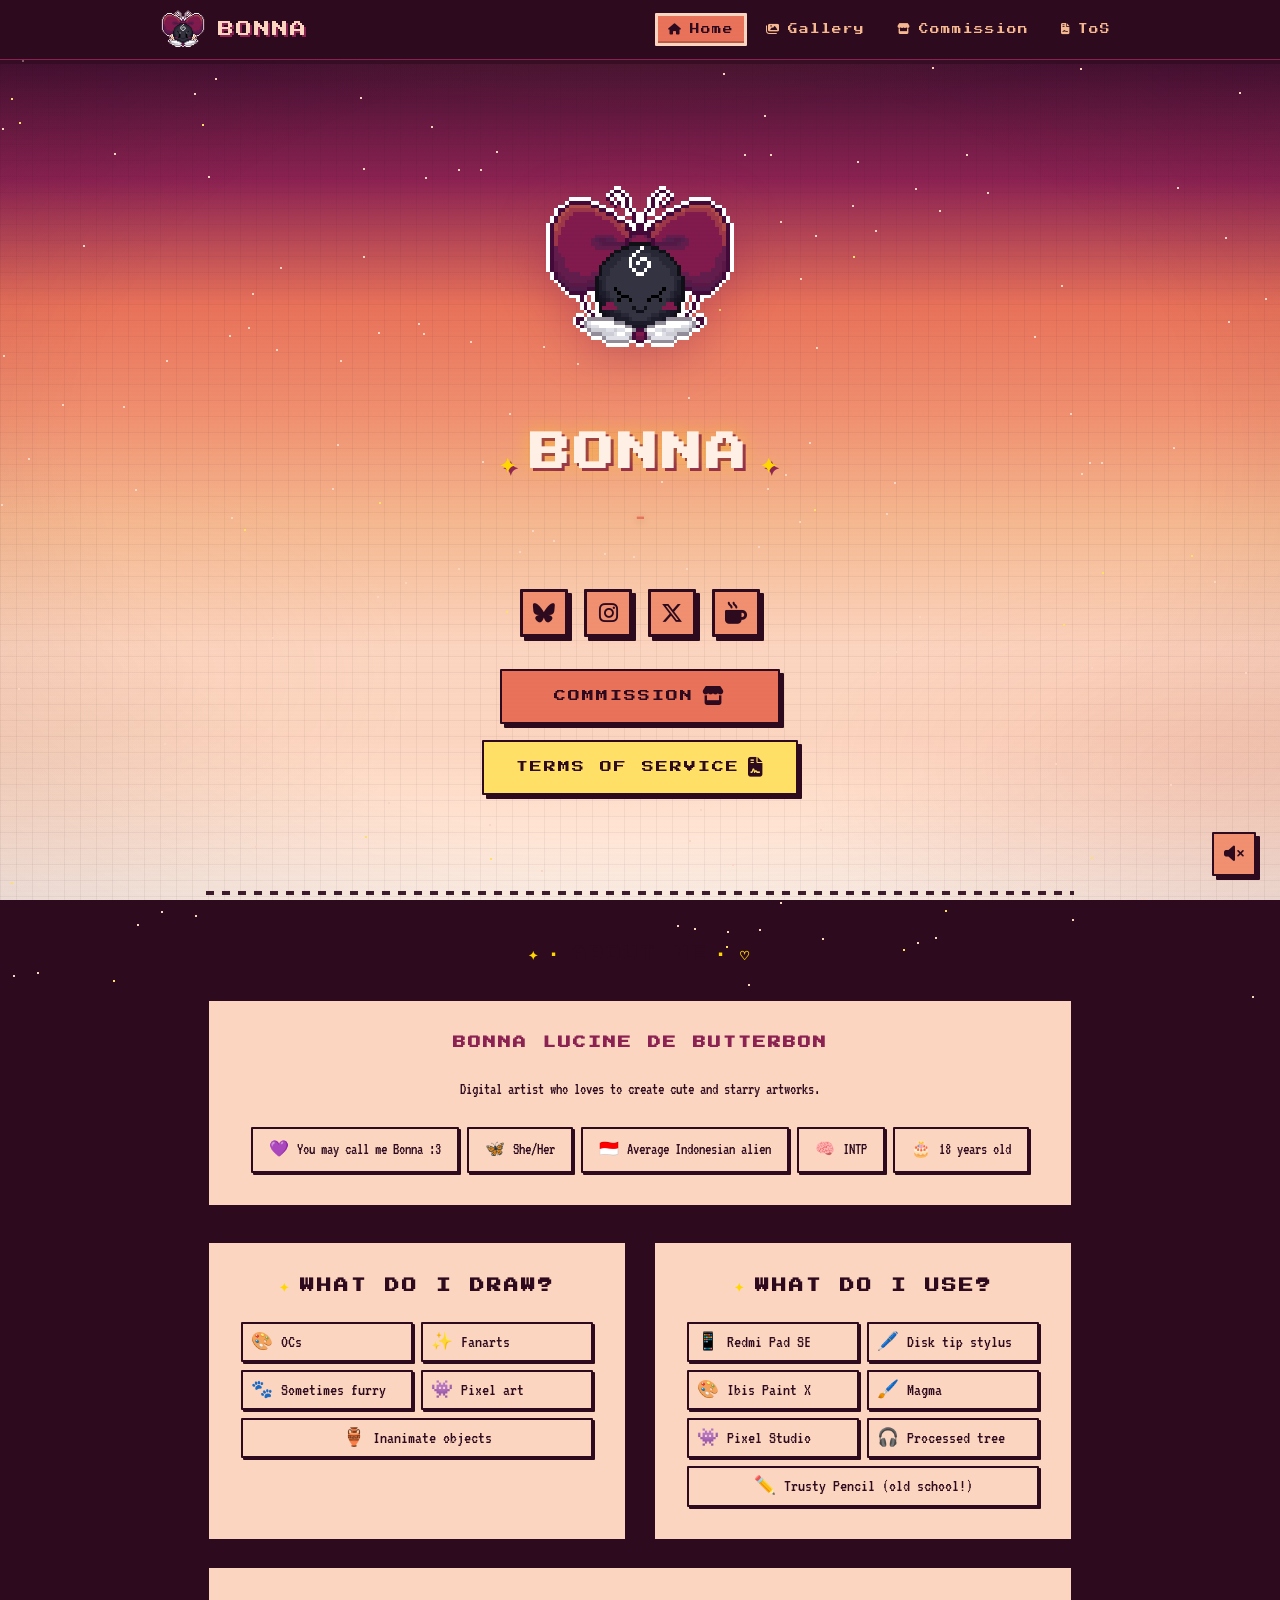
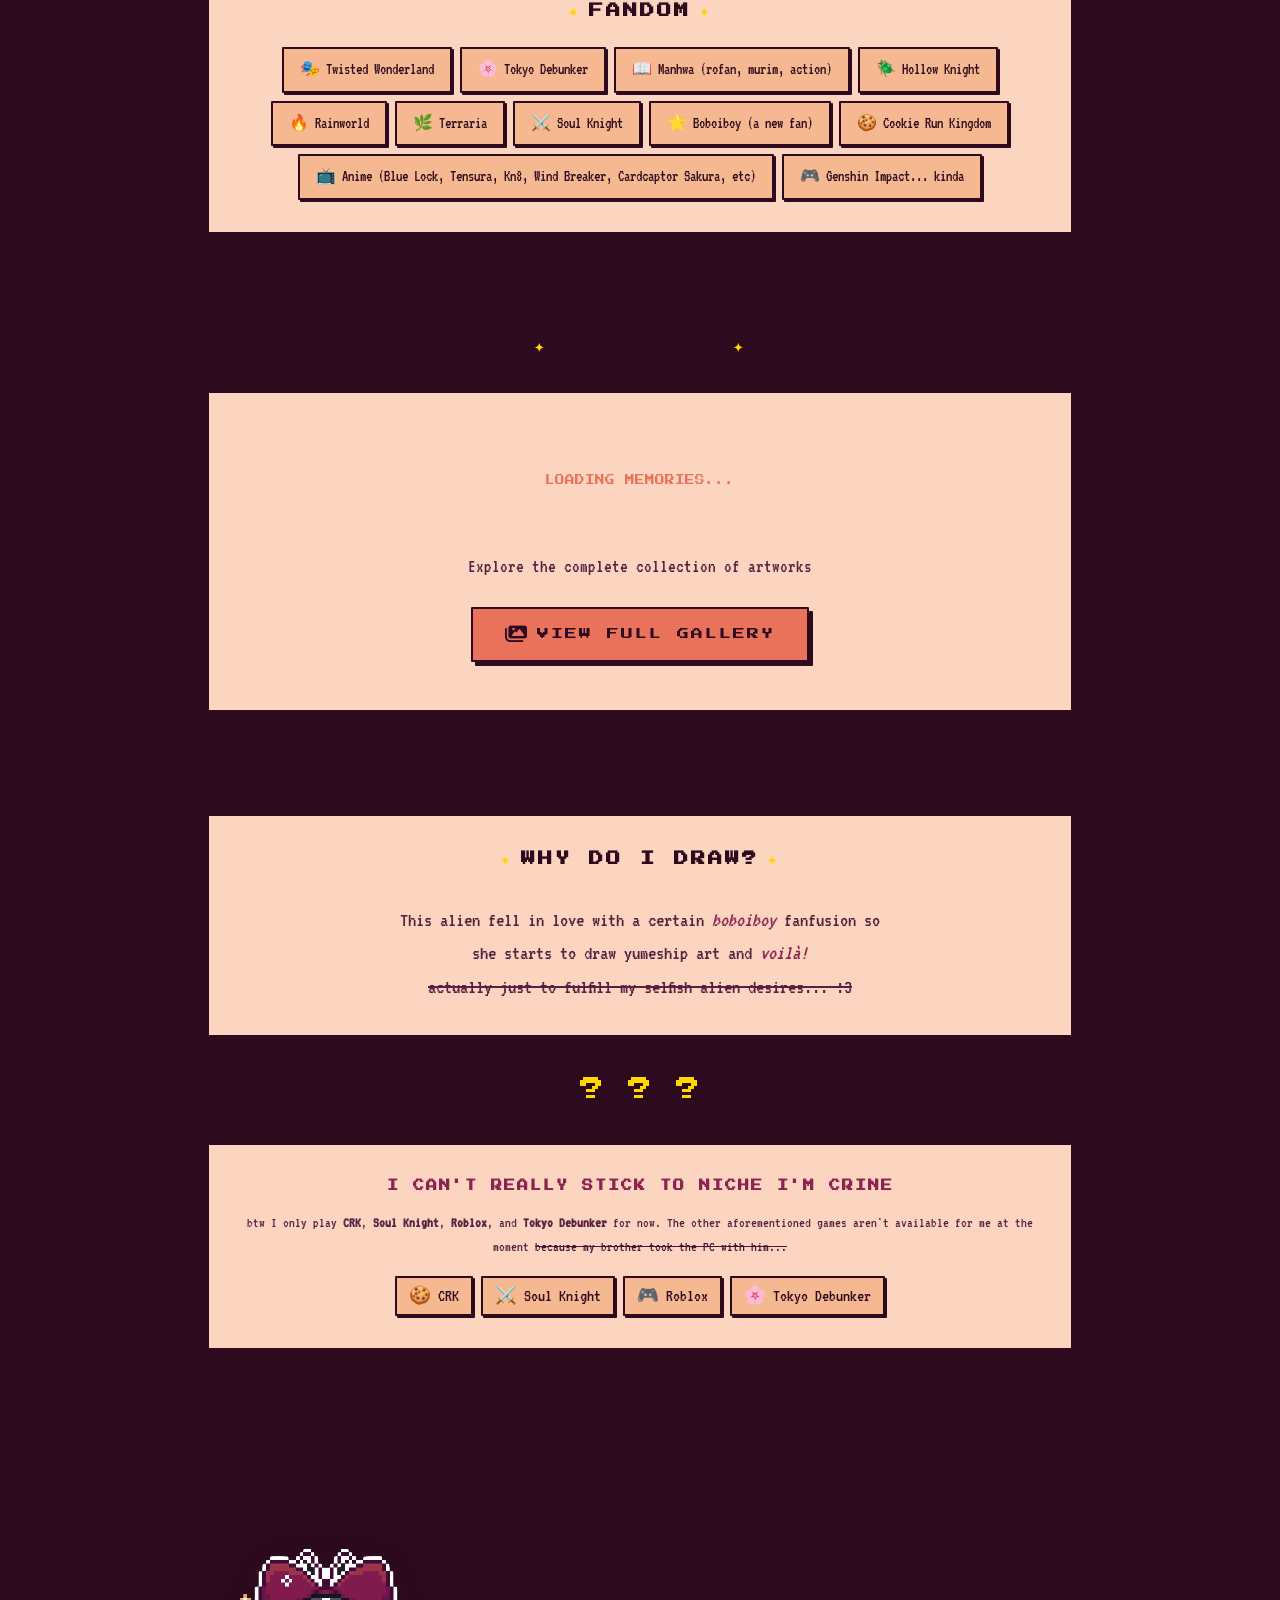
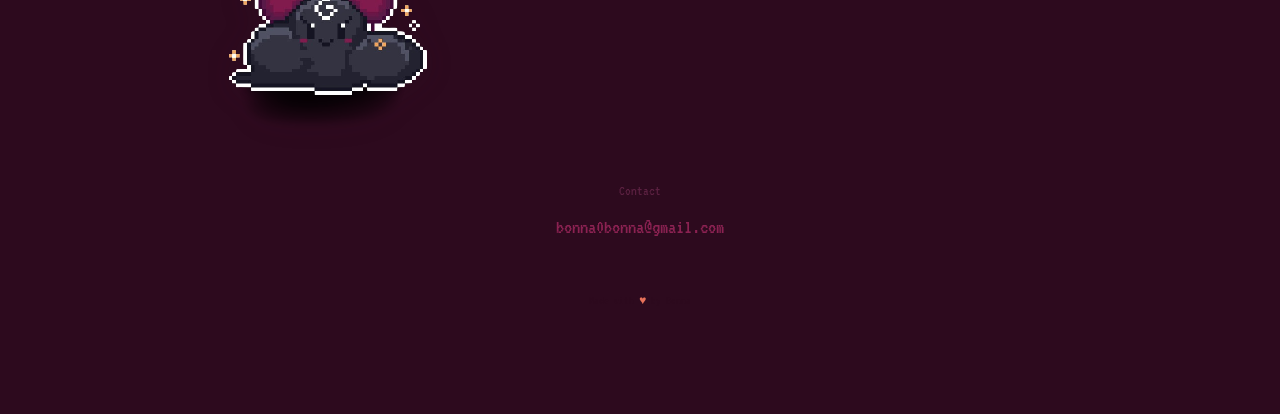
==== commit 96290ff4: "fix: edit some assets" ====
--- a/index.html
+++ b/index.html
@@ -107,7 +107,7 @@
         <div class="mascot-container">
           <div class="mascot-parallax">
             <img
-              src="./assets/bonna3.gif"
+              src="./assets/bonna.gif"
               alt="Bonna mascot — a cute pixel art butterfly"
               class="mascot-img"
               id="mascot-main"
--- a/css/style.css
+++ b/css/style.css
@@ -317,6 +317,11 @@
   background: var(--clr-dark-plum);
   border-bottom: 1px solid var(--clr-warm-crimson);
   box-shadow: 0 4px 0 rgba(45, 10, 30, 0.6);
+  transition: transform var(--transition-smooth);
+}
+
+.site-nav.nav-hidden {
+  transform: translateY(-100%);
 }
 
 .nav-inner {
@@ -833,6 +838,18 @@
   transform: translateZ(0);
   backface-visibility: hidden;
   -webkit-font-smoothing: antialiased;
+}
+
+img {
+  max-width: 100%;
+  display: block;
+  /* Anti-copy measures */
+  -webkit-user-select: none;
+  -moz-user-select: none;
+  -ms-user-select: none;
+  user-select: none;
+  -webkit-touch-callout: none;
+  pointer-events: auto; /* Ensure they can still be clicked for lightbox */
 }
 
 /* --- CTA Buttons --- */
@@ -1187,6 +1204,7 @@
 @media (max-width: 560px) {
   .fandom-tag.mobile-tag {
     display: flex;
+    width: 90%;
   }
 }
 
@@ -1984,7 +2002,8 @@
   }
 
   .reveal,
-  .reveal.visible {
+  .reveal.visible,
+  .site-nav {
     opacity: 1;
     transform: none;
     transition: none;
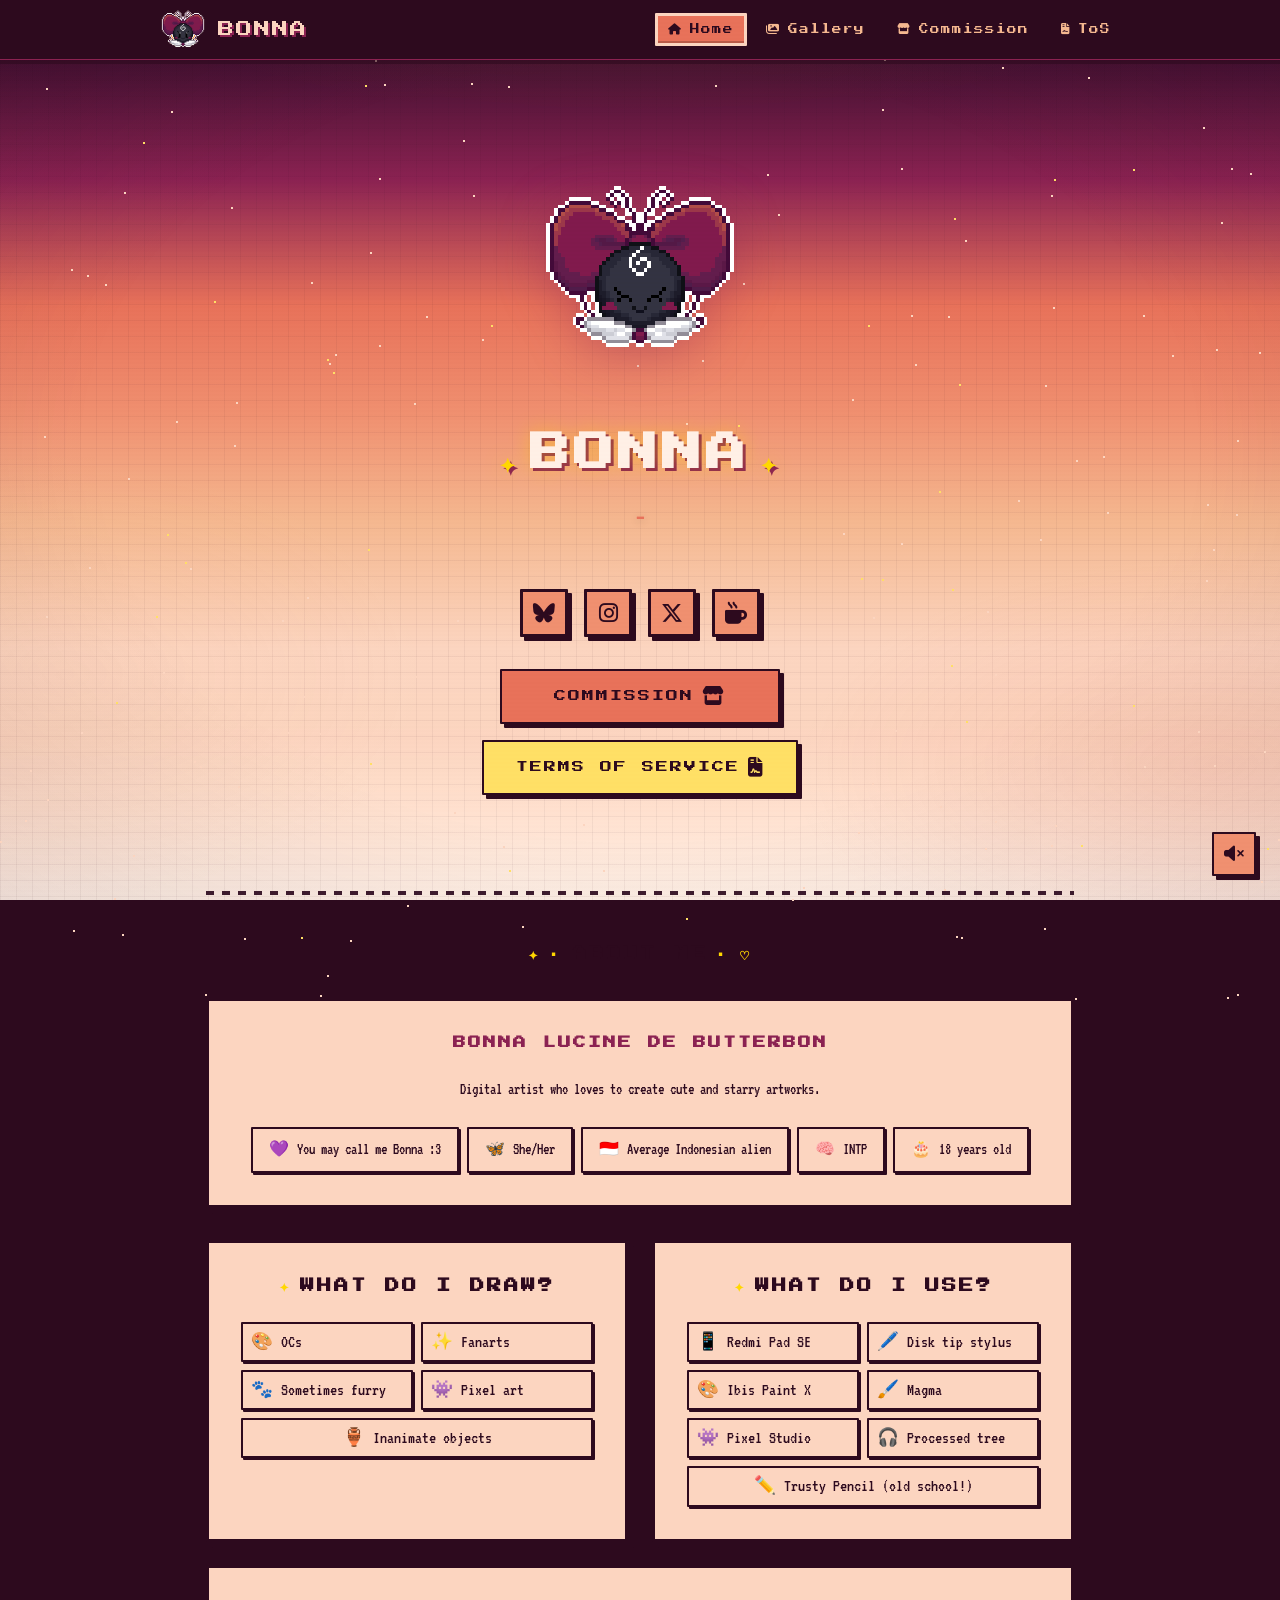
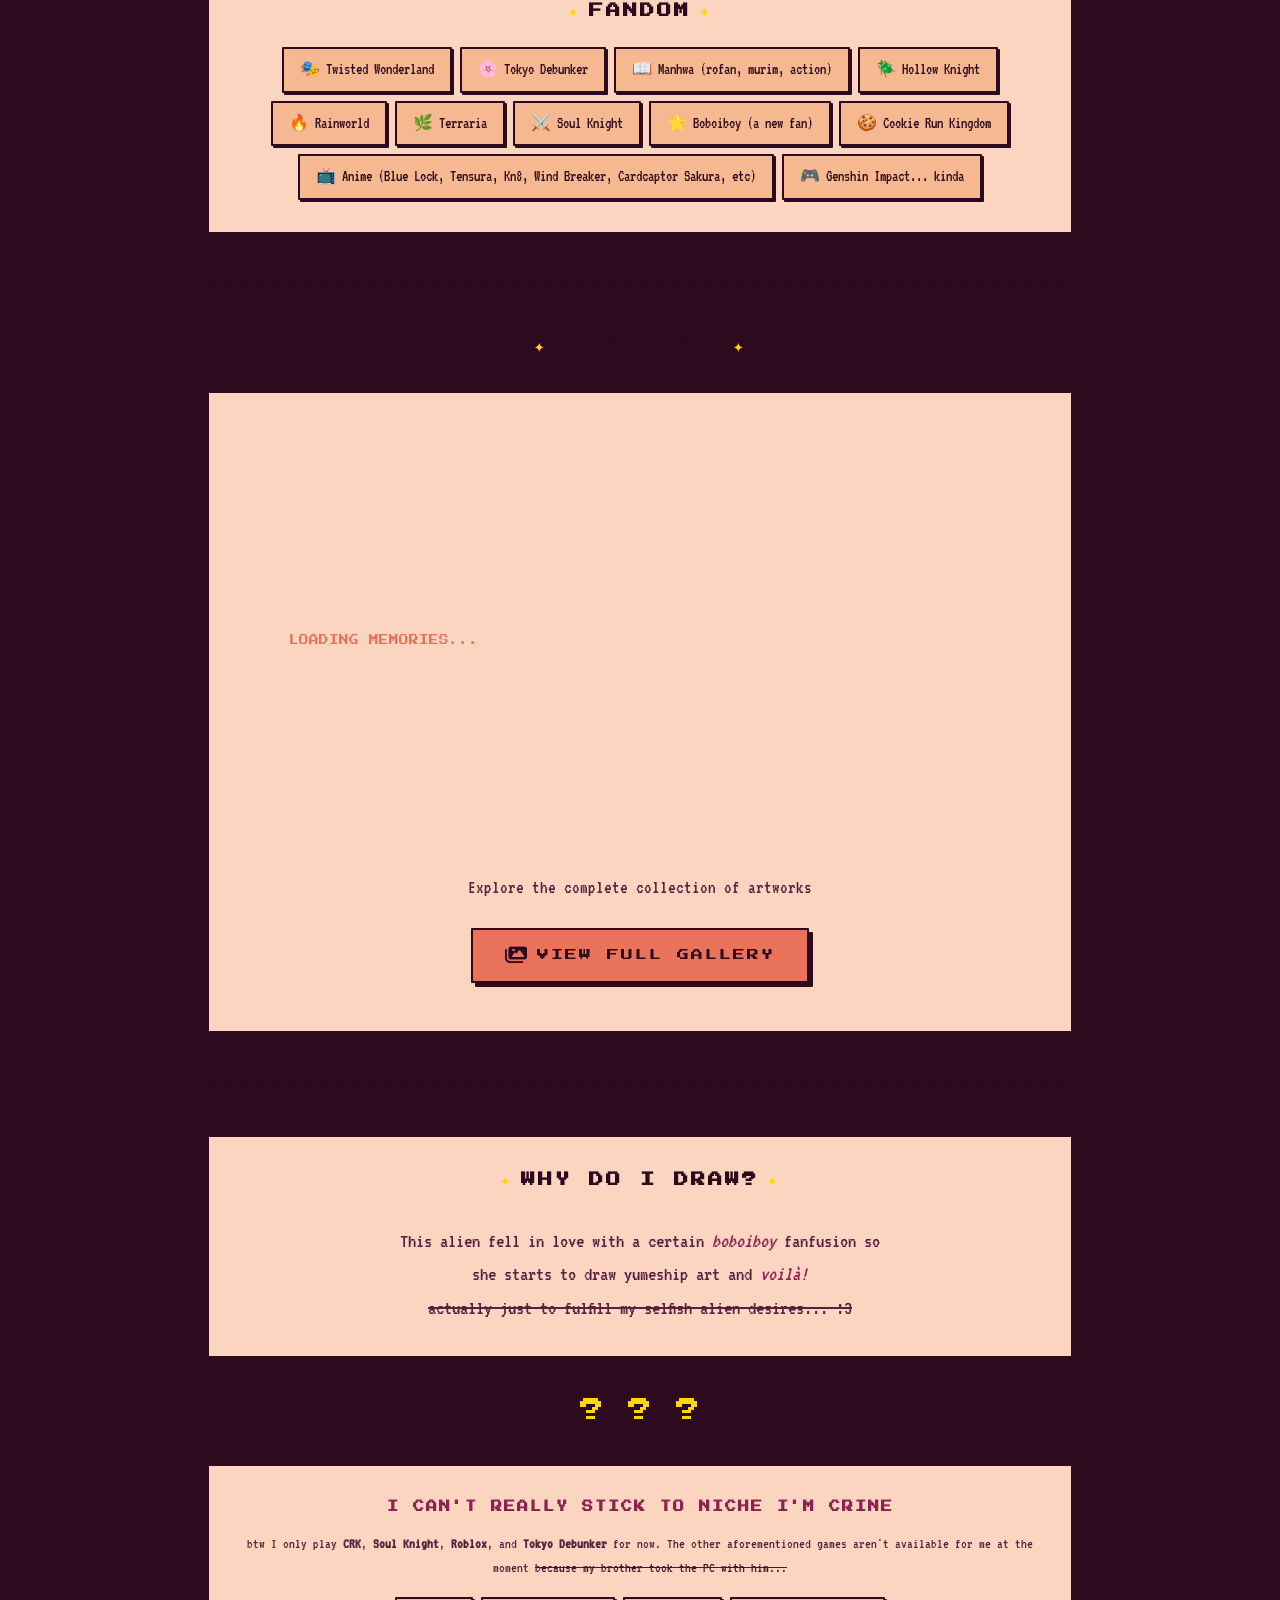
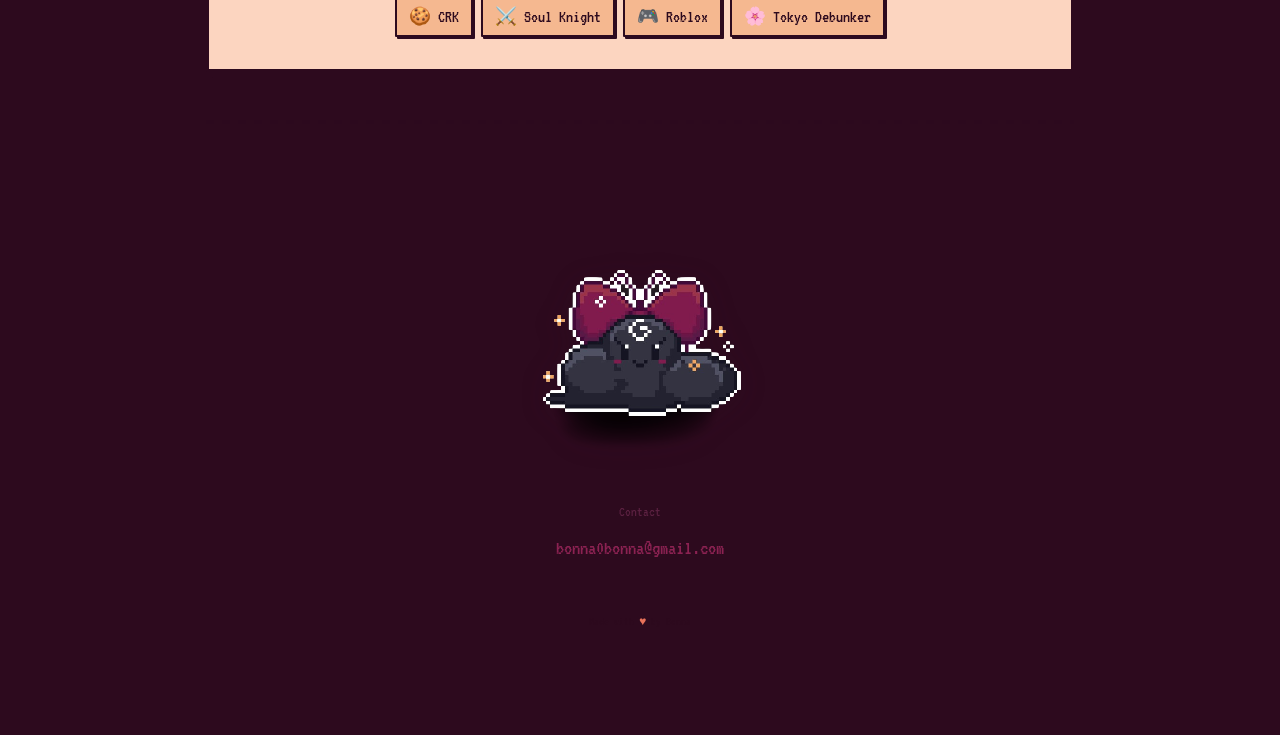
==== commit 94993b4e: "feat: expanding memories artworks preview's for public" ====
--- a/index.html
+++ b/index.html
@@ -321,13 +321,7 @@
           style="text-align: center; padding: var(--space-2xl)"
         >
           <div
-            class="gallery-preview-grid" id="dynamic-gallery-preview"
-            style="
-              display: grid;
-              grid-template-columns: repeat(3, 1fr);
-              gap: var(--space-md);
-              margin-bottom: var(--space-xl);
-            "
+            class="gallery-expand-container" id="dynamic-gallery-preview"
           >
             <!-- Injected by script.js -->
             <div class="preloader-mini" style="grid-column: 1 / -1; text-align: center; color: var(--clr-coral); font-family: var(--font-pixel); font-size: 0.6rem; padding: var(--space-xl);">LOADING MEMORIES...</div>
--- a/css/style.css
+++ b/css/style.css
@@ -1369,11 +1369,12 @@
 }
 
 .footer-mascot {
+  display: block;
   width: 240px;
   height: 240px;
+  margin: 0 auto var(--space-lg);
   object-fit: contain;
   image-rendering: pixelated;
-  margin-bottom: var(--space-lg);
   filter: drop-shadow(0 4px 12px rgba(45, 10, 30, 0.2));
   transition: transform var(--transition-smooth);
   background: transparent;
@@ -1502,36 +1503,139 @@
   }
 }
 
-/* --- Gallery Preview Items (Index Page) --- */
-.gallery-preview-item {
-  display: block;
-  aspect-ratio: 1;
-  background: var(--clr-dark-plum);
-  border: 3px solid var(--retro-border);
-  border-radius: var(--radius-xs);
-  box-shadow: 4px 4px 0 rgba(45, 10, 30, 0.3);
+/* --- Gallery Preview Items (Ethereal Expanding Memories) --- */
+.gallery-expand-container {
+  display: flex;
+  width: 100%;
+  height: 400px;
+  gap: var(--space-sm);
+  margin-bottom: var(--space-xl);
+  padding: var(--space-sm) 0;
+}
+
+.gallery-expand-panel {
   position: relative;
+  flex: 0.5;
+  border-radius: var(--radius-sm);
   overflow: hidden;
   cursor: pointer;
-  transition: transform var(--transition-fast), box-shadow var(--transition-fast), border-color var(--transition-fast);
-}
-
-.gallery-preview-bg {
+  transition: flex 0.6s cubic-bezier(0.25, 1, 0.5, 1), box-shadow 0.4s ease, filter 0.4s ease, border-color 0.4s ease;
+  border: 2px solid var(--retro-border);
+  box-shadow: 4px 4px 0px var(--retro-shadow);
+  text-decoration: none;
+  background: var(--clr-dark-plum);
+}
+
+.gallery-expand-panel.active {
+  flex: 3;
+  box-shadow: 0 0 20px var(--glow-coral), 4px 4px 0px var(--retro-shadow);
+  border-color: var(--clr-coral);
+}
+
+.gallery-expand-panel:not(.active) {
+  filter: grayscale(0.5) brightness(0.6);
+}
+
+.gallery-expand-panel:hover {
+  filter: grayscale(0) brightness(1);
+}
+
+.panel-bg {
   position: absolute;
   inset: 0;
   background-size: cover;
   background-position: center;
-  transition: transform var(--transition-smooth);
-}
-
-.gallery-preview-item:hover {
-  transform: translate(-3px, -3px);
-  box-shadow: 7px 7px 0 var(--clr-coral);
-  border-color: var(--clr-warm-crimson);
-}
-
-.gallery-preview-item:hover .gallery-preview-bg {
-  transform: scale(1.1);
+  transition: transform 0.6s ease;
+}
+
+.gallery-expand-panel.active .panel-bg {
+  transform: scale(1.05);
+}
+
+.panel-bg::after {
+  content: '';
+  position: absolute;
+  inset: 0;
+  background: linear-gradient(to bottom, transparent 50%, rgba(0,0,0,0.1) 50%);
+  background-size: 100% 4px;
+  pointer-events: none;
+  opacity: 0.5;
+}
+
+.panel-content {
+  position: absolute;
+  bottom: 0;
+  left: 0;
+  right: 0;
+  padding: var(--space-md);
+  background: linear-gradient(to top, rgba(15, 5, 12, 0.9) 0%, rgba(15, 5, 12, 0) 100%);
+  display: flex;
+  align-items: center;
+  gap: var(--space-md);
+  opacity: 0;
+  transform: translateY(20px);
+  transition: opacity 0.4s ease 0.2s, transform 0.4s ease 0.2s;
+}
+
+.gallery-expand-panel.active .panel-content {
+  opacity: 1;
+  transform: translateY(0);
+}
+
+.panel-icon {
+  width: 40px;
+  height: 40px;
+  background: var(--clr-coral);
+  color: var(--text-light);
+  border-radius: 50%;
+  display: flex;
+  align-items: center;
+  justify-content: center;
+  font-size: 1.2rem;
+  flex-shrink: 0;
+  border: 2px solid var(--clr-light-peach);
+  box-shadow: 0 0 10px var(--clr-coral);
+}
+
+.panel-info {
+  display: flex;
+  flex-direction: column;
+  overflow: hidden;
+  white-space: nowrap;
+}
+
+.panel-title {
+  font-family: var(--font-pixel);
+  font-size: clamp(0.7rem, 1.5vw, 1rem);
+  color: var(--text-light);
+  text-shadow: 2px 2px 0 rgba(0,0,0,0.8);
+  margin: 0;
+  text-overflow: ellipsis;
+  overflow: hidden;
+}
+
+@media (max-width: 768px) {
+  .gallery-expand-container {
+    height: 300px;
+  }
+}
+
+@media (max-width: 480px) {
+  .gallery-expand-container {
+    flex-direction: column;
+    height: 500px;
+  }
+  .gallery-expand-panel {
+    flex: 1;
+  }
+  .gallery-expand-panel.active {
+    flex: 2.5;
+  }
+  .panel-icon {
+    width: 30px;
+    height: 30px;
+    font-size: 0.9rem;
+  }
 }
 
 /* --- Preloader --- */
@@ -2947,3 +3051,74 @@
     flex: 0 0 85vw;
   }
 }
+
+/* ============================================
+   SECRET PORTAL (ADMIN GATE)
+   ============================================ */
+.secret-portal-btn {
+  position: fixed;
+  bottom: 100px;
+  left: 20px;
+  width: 44px;
+  height: 44px;
+  background: var(--clr-coral);
+  color: var(--clr-cream);
+  border-radius: 50%;
+  display: flex;
+  align-items: center;
+  justify-content: center;
+  font-size: 1.2rem;
+  z-index: 9999;
+  box-shadow: 0 0 15px rgba(232, 114, 90, 0.4);
+  opacity: 0.6;
+  transition: all 0.3s var(--transition-smooth);
+  text-decoration: none;
+}
+
+.secret-portal-btn:hover {
+  opacity: 1;
+  transform: translateY(-4px) scale(1.1);
+  box-shadow: 0 0 25px rgba(232, 114, 90, 0.8);
+  color: var(--clr-cream);
+}
+
+/* Secret Gateway Animations */
+.nav-brand.shivering {
+  animation: titleShiver 0.1s linear infinite;
+}
+
+.nav-brand.glitching {
+  animation: titleGlitch 0.2s linear infinite;
+  color: var(--clr-coral);
+}
+
+@keyframes titleShiver {
+  0% { transform: translate(0,0); }
+  25% { transform: translate(1px, -1px); }
+  50% { transform: translate(-1px, 1px); }
+  75% { transform: translate(1px, 1px); }
+  100% { transform: translate(0,0); }
+}
+
+@keyframes titleGlitch {
+  0% { clip-path: inset(10% 0 30% 0); transform: translate(-2px, 0); }
+  20% { clip-path: inset(50% 0 10% 0); transform: translate(2px, 0); }
+  40% { clip-path: inset(0 0 70% 0); transform: translate(-3px, 1px); }
+  60% { clip-path: inset(30% 0 20% 0); transform: translate(3px, -1px); }
+  80% { clip-path: inset(60% 0 5% 0); transform: translate(-1px, 0); }
+  100% { clip-path: inset(10% 0 30% 0); transform: translate(0,0); }
+}
+
+/* Particle: Pixel Heart */
+.pixel-heart {
+  position: fixed;
+  pointer-events: none;
+  z-index: 10000;
+  font-size: 14px;
+  animation: heartFloat 2s ease-out forwards;
+}
+
+@keyframes heartFloat {
+  0% { transform: translate(0, 0) scale(1) rotate(0deg); opacity: 1; }
+  100% { transform: translate(var(--tx), var(--ty)) scale(0) rotate(45deg); opacity: 0; }
+}
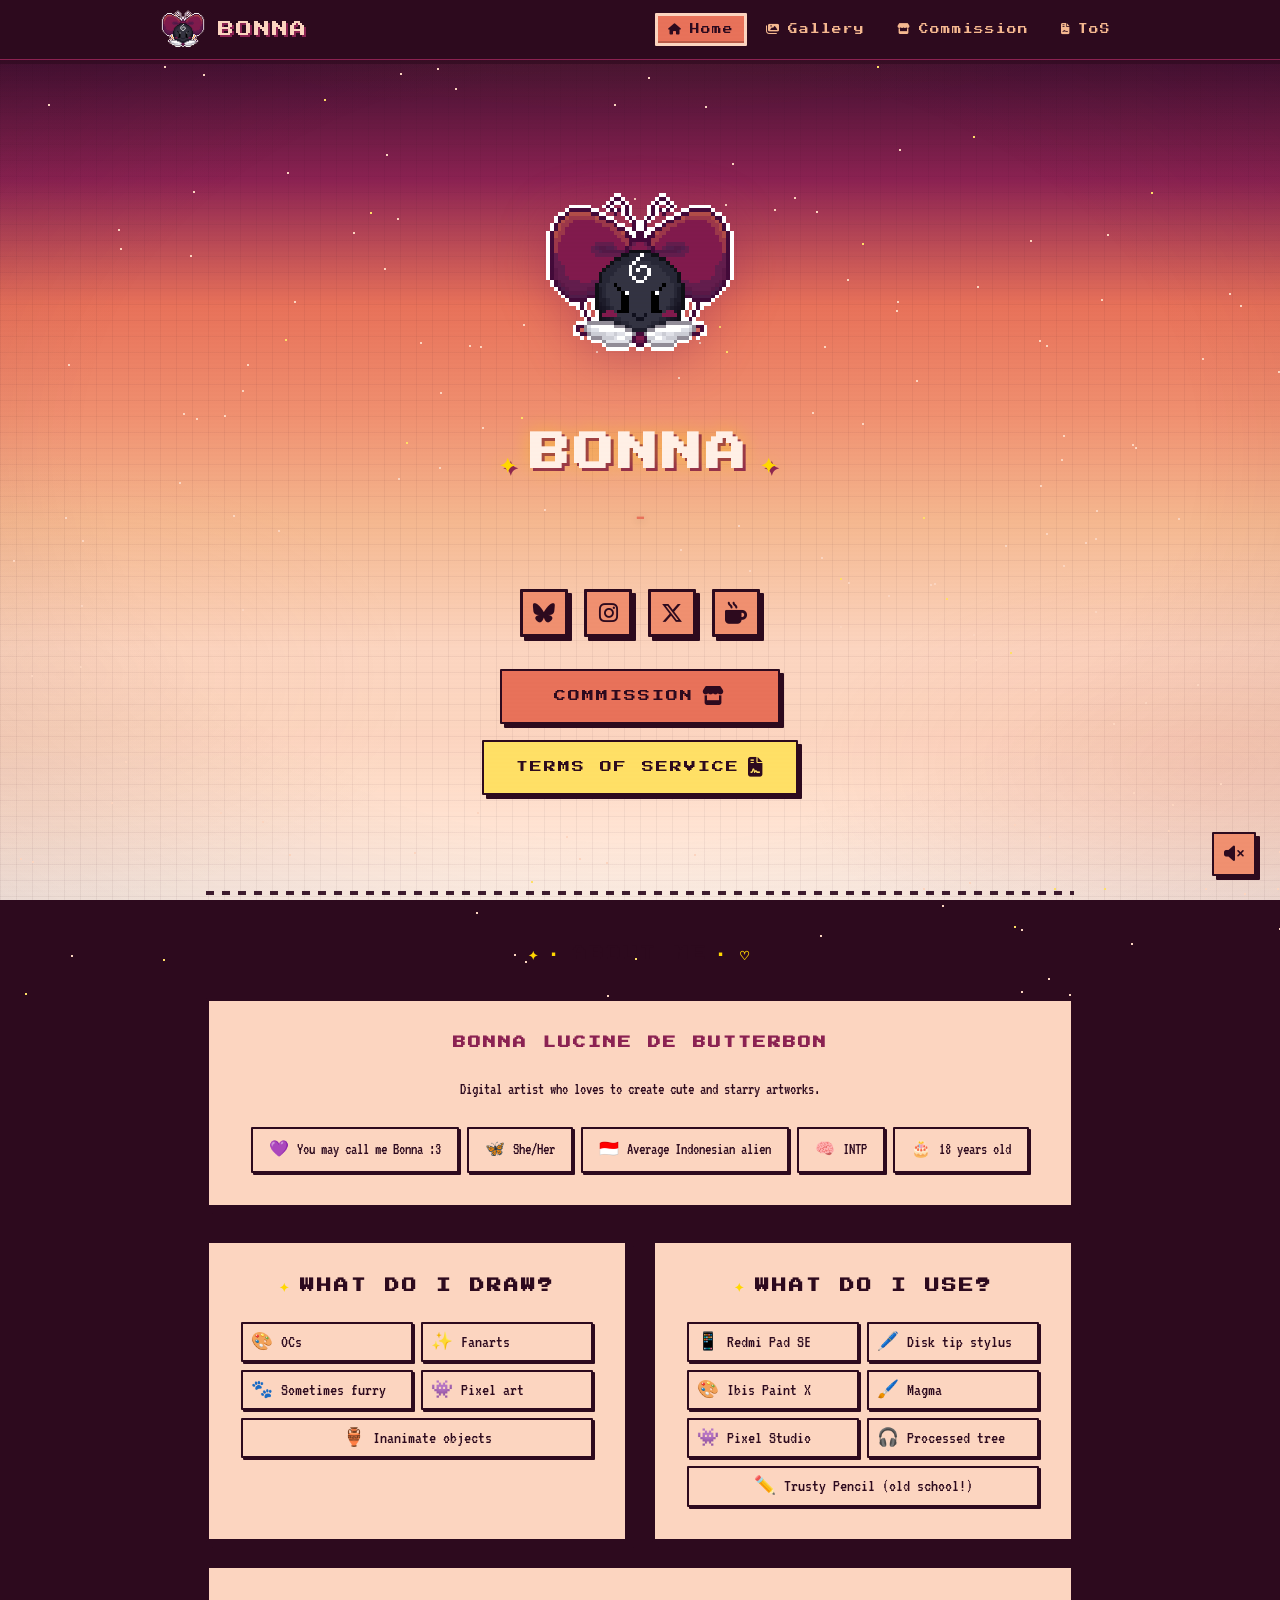
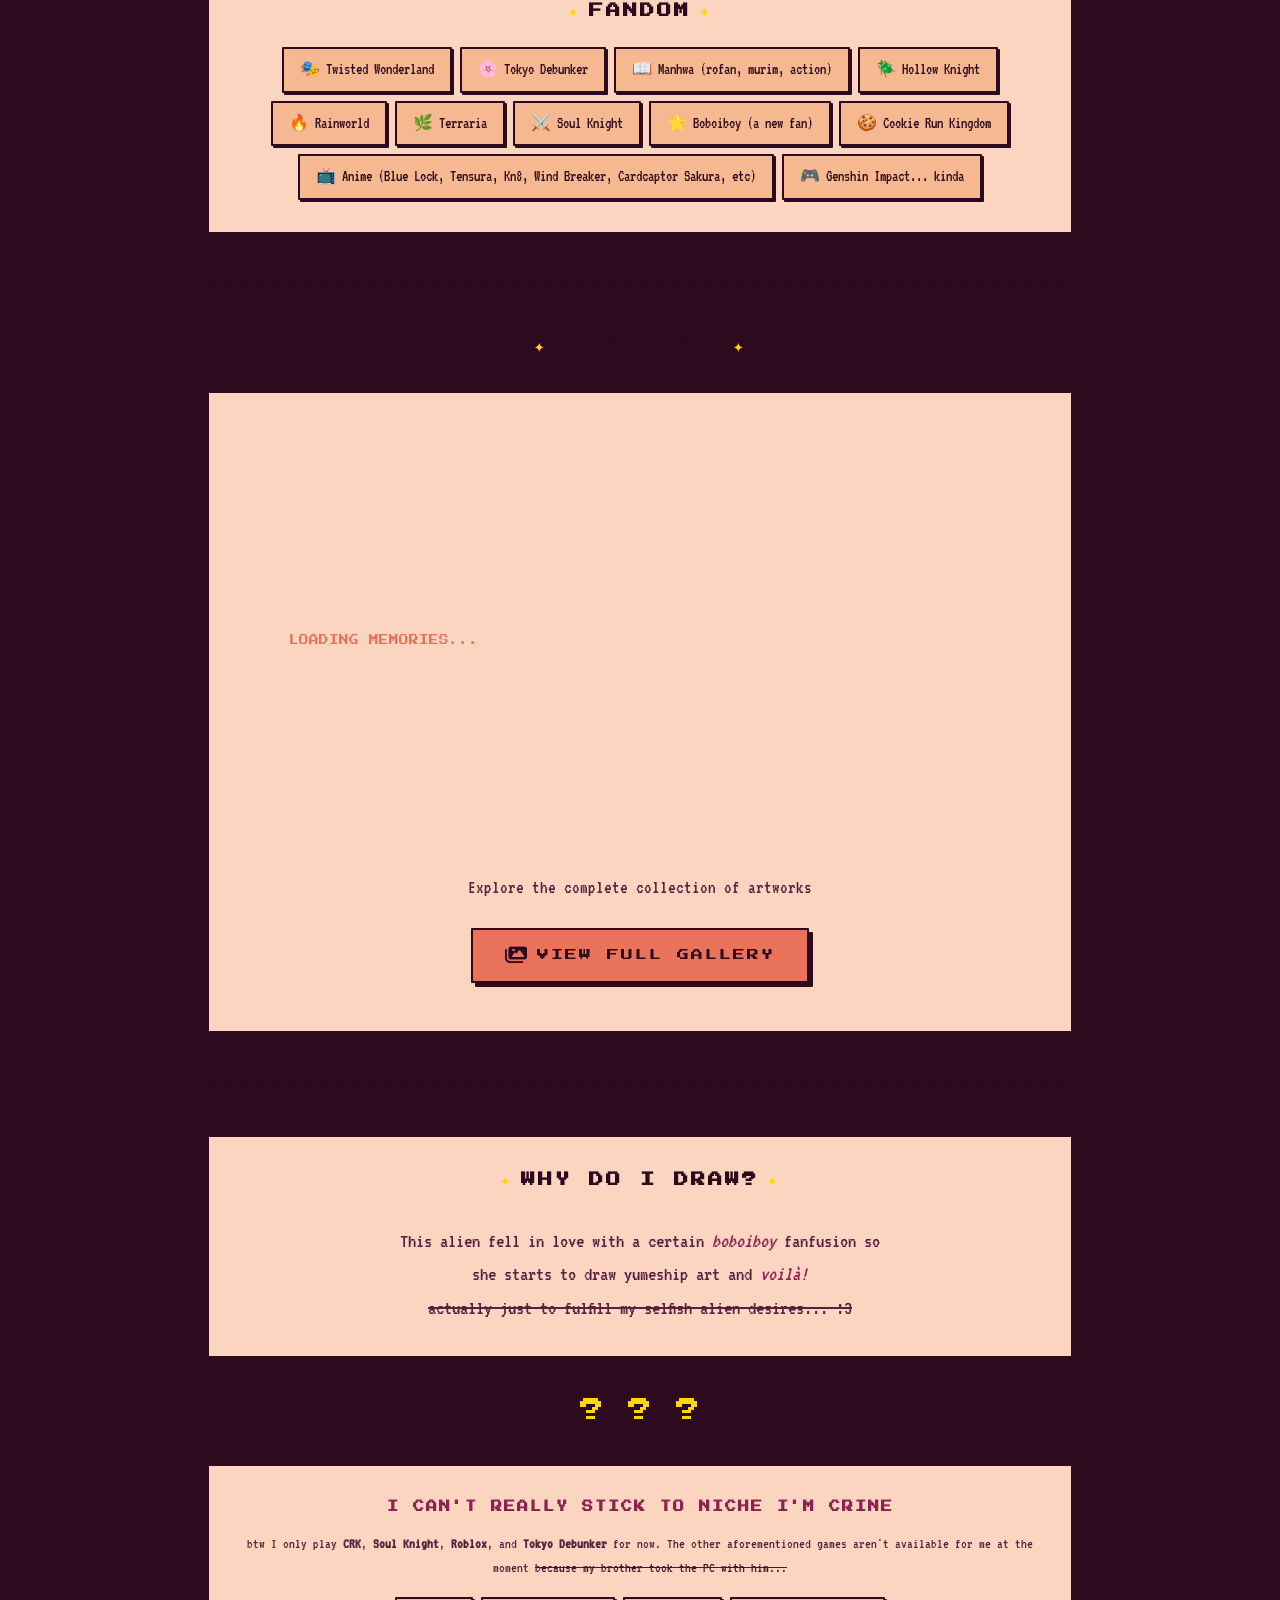
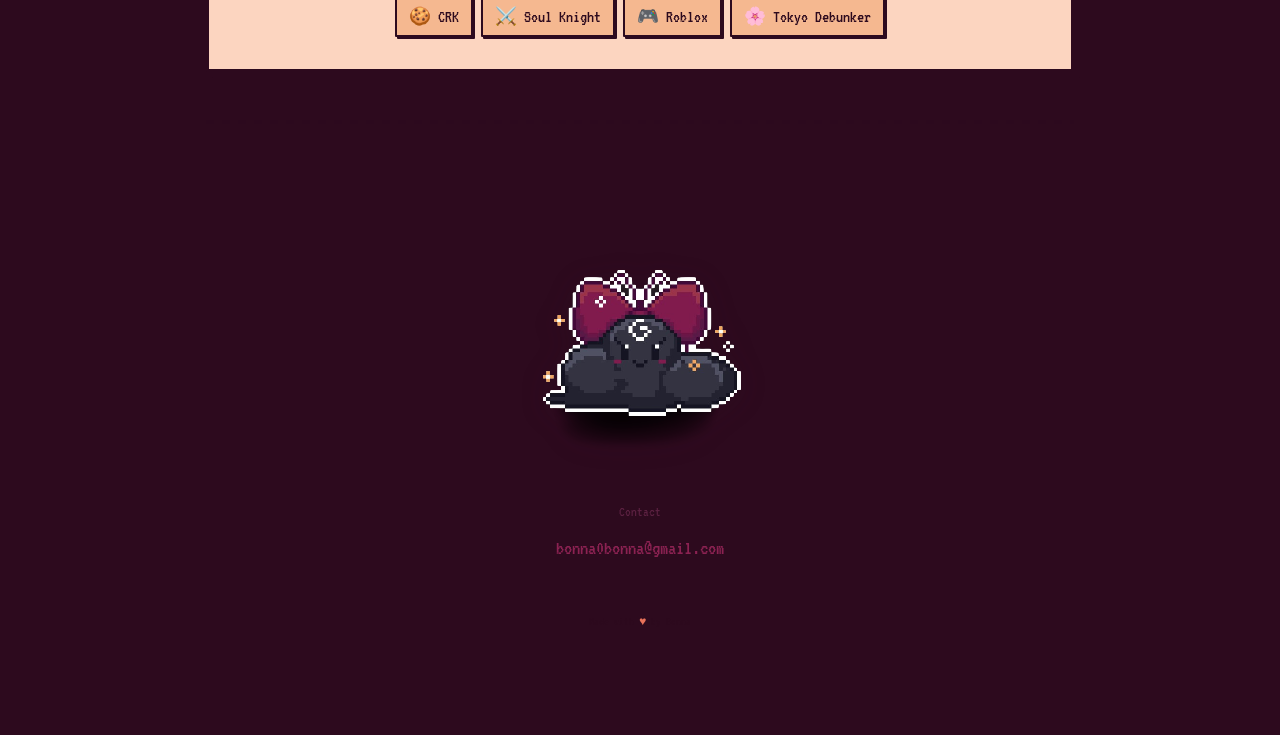
==== commit 2be4e09d: "fix: dynamic padding for preview gallery profile" ====
--- a/index.html
+++ b/index.html
@@ -317,8 +317,8 @@
           <span class="decorative">✦</span>
         </h2>
         <div
-          class="retro-card"
-          style="text-align: center; padding: var(--space-2xl)"
+          class="retro-card gallery-cta-card"
+          style="text-align: center;"
         >
           <div
             class="gallery-expand-container" id="dynamic-gallery-preview"
--- a/css/style.css
+++ b/css/style.css
@@ -1504,6 +1504,10 @@
 }
 
 /* --- Gallery Preview Items (Ethereal Expanding Memories) --- */
+.gallery-cta-card {
+  padding: var(--space-2xl);
+}
+
 .gallery-expand-container {
   display: flex;
   width: 100%;
@@ -1618,12 +1622,18 @@
   .gallery-expand-container {
     height: 300px;
   }
+  .gallery-cta-card {
+    padding: var(--space-lg);
+  }
 }
 
 @media (max-width: 480px) {
   .gallery-expand-container {
     flex-direction: column;
     height: 500px;
+  }
+  .gallery-cta-card {
+    padding: var(--space-md);
   }
   .gallery-expand-panel {
     flex: 1;
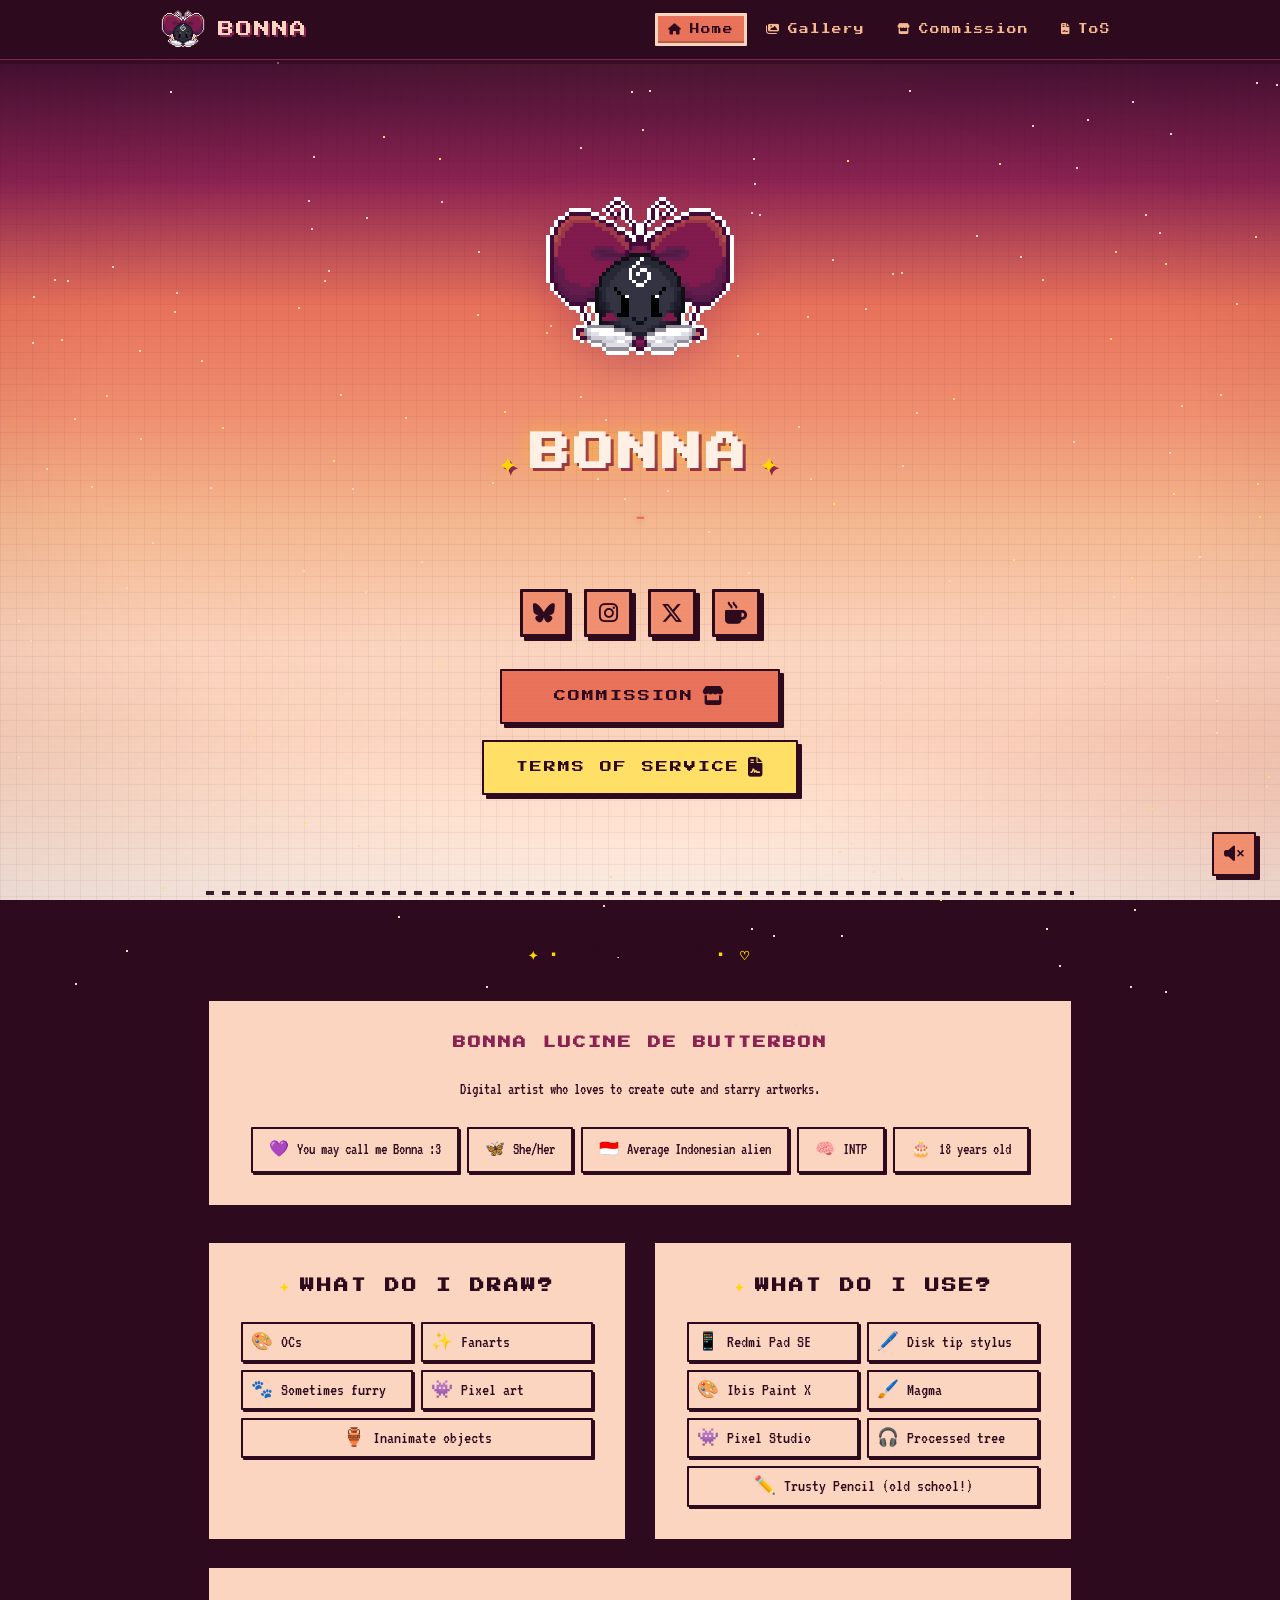
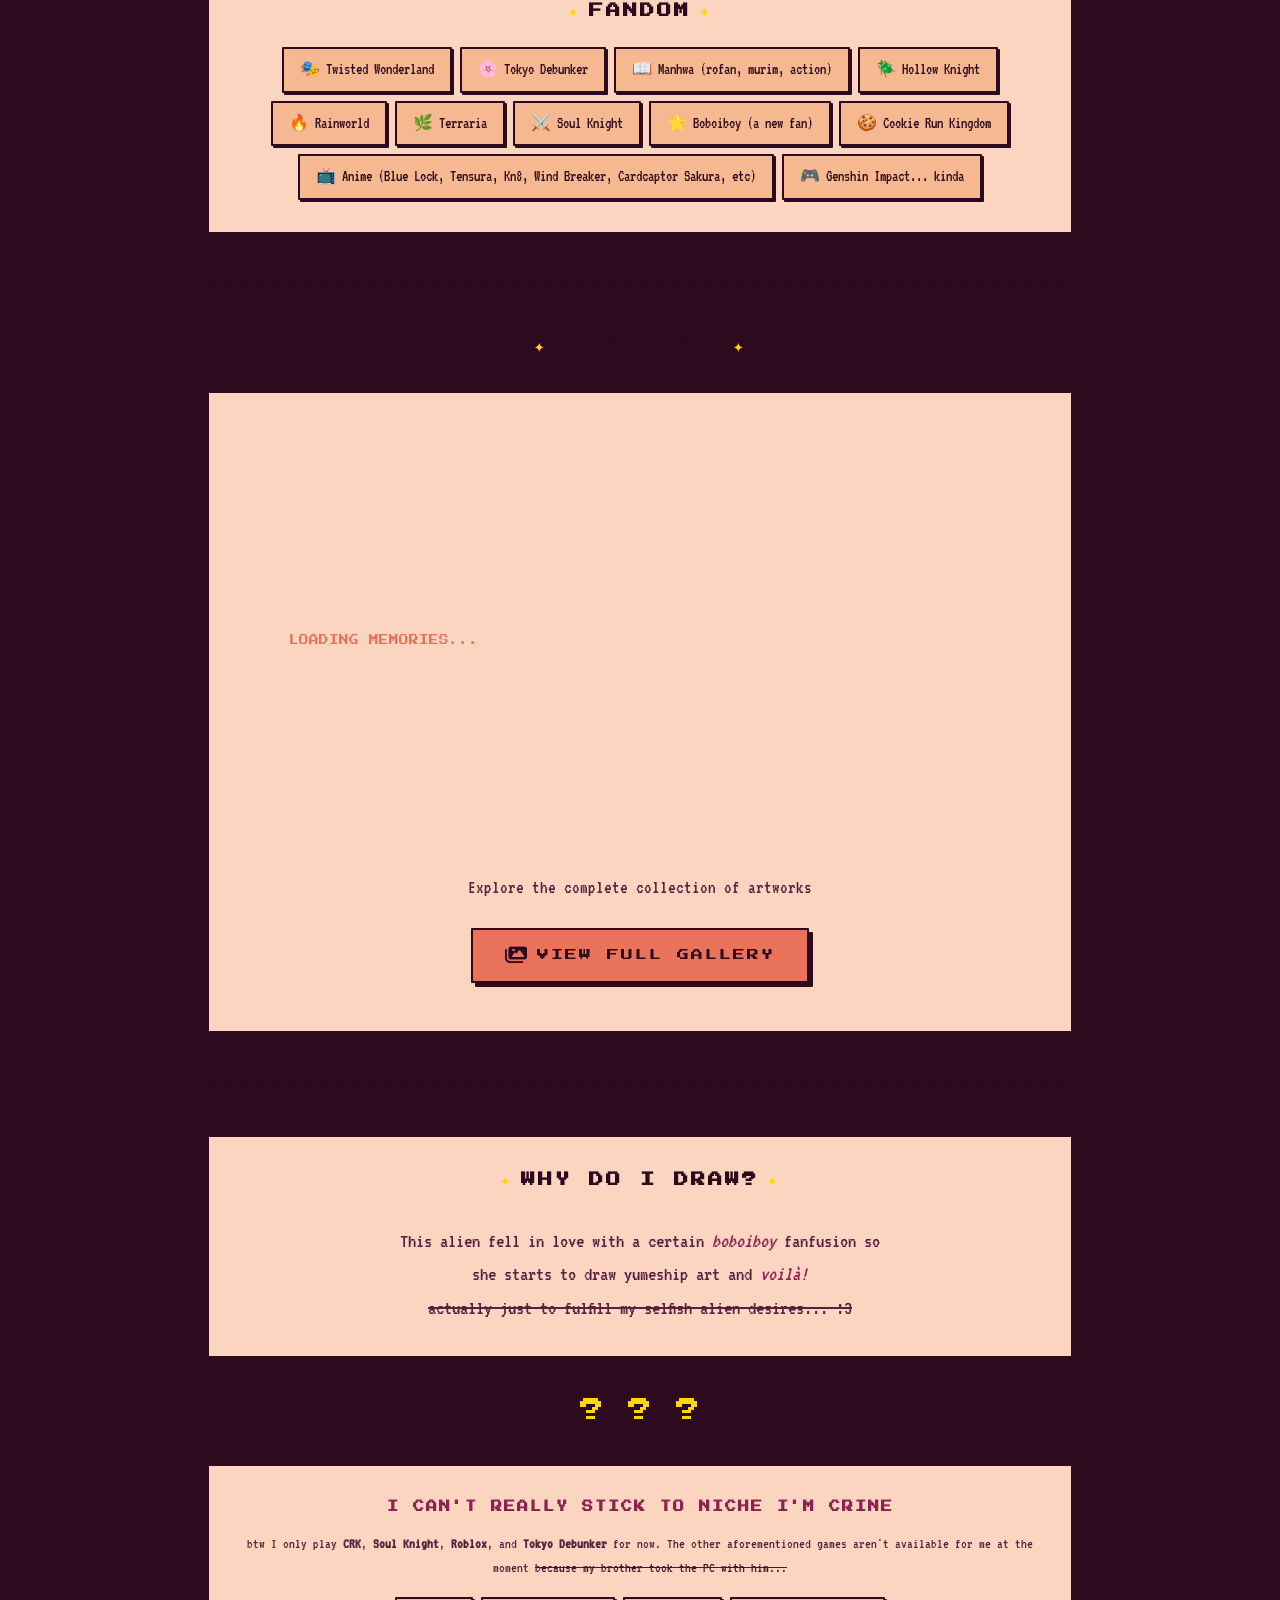
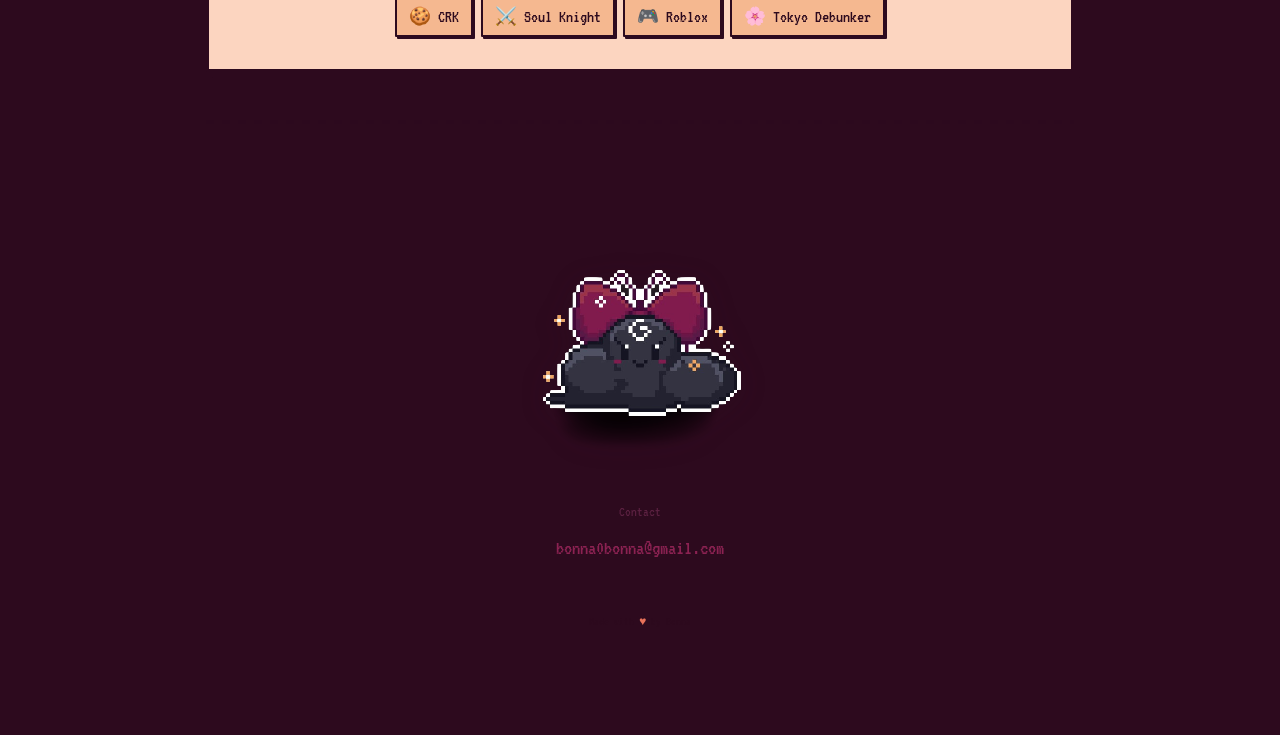
==== commit f7ae1188: "fix: change preloader style" ====
--- a/index.html
+++ b/index.html
@@ -49,8 +49,36 @@
 
     <!-- Preloader -->
     <div class="preloader" id="preloader">
-      <div class="preloader-spinner"></div>
-      <span class="preloader-text">LOADING<span class="dots"></span></span>
+      <div class="constellation-spinner">
+        <svg viewBox="0 0 200 200" xmlns="http://www.w3.org/2000/svg">
+          <!-- Cosmic Rings -->
+          <circle cx="100" cy="100" r="80" class="cosmic-ring ring-1" />
+          <circle cx="100" cy="100" r="60" class="cosmic-ring ring-2" />
+          <circle cx="100" cy="100" r="40" class="cosmic-ring ring-3" />
+
+          <!-- Butterfly Constellation Paths -->
+          <path d="M 100,60 L 40,40 L 30,90 L 90,110 Z" class="constellation-path path-1" />
+          <path d="M 90,110 L 50,150 L 80,170 L 100,130 Z" class="constellation-path path-2" />
+          <path d="M 100,60 L 160,40 L 170,90 L 110,110 Z" class="constellation-path path-3" />
+          <path d="M 110,110 L 150,150 L 120,170 L 100,130 Z" class="constellation-path path-4" />
+          <path d="M 100,60 L 100,130" class="constellation-path path-core" />
+          
+          <!-- Butterfly Nodes -->
+          <circle cx="100" cy="60" r="5" class="constellation-star core-star" />
+          <circle cx="100" cy="130" r="5" class="constellation-star core-star" />
+          <circle cx="40" cy="40" r="3" class="constellation-star" style="animation-delay: 0.2s" />
+          <circle cx="30" cy="90" r="4" class="constellation-star" style="animation-delay: 0.4s" />
+          <circle cx="90" cy="110" r="3" class="constellation-star" style="animation-delay: 0.6s" />
+          <circle cx="50" cy="150" r="3" class="constellation-star" style="animation-delay: 0.8s" />
+          <circle cx="80" cy="170" r="4" class="constellation-star" style="animation-delay: 1.0s" />
+          <circle cx="160" cy="40" r="3" class="constellation-star" style="animation-delay: 0.3s" />
+          <circle cx="170" cy="90" r="4" class="constellation-star" style="animation-delay: 0.5s" />
+          <circle cx="110" cy="110" r="3" class="constellation-star" style="animation-delay: 0.7s" />
+          <circle cx="150" cy="150" r="3" class="constellation-star" style="animation-delay: 0.9s" />
+          <circle cx="120" cy="170" r="4" class="constellation-star" style="animation-delay: 1.1s" />
+        </svg>
+      </div>
+      <span class="preloader-text">LOADING_MEMORIES<span class="dots"></span></span>
     </div>
 
     <!-- Background Parallax Layers -->
--- a/css/style.css
+++ b/css/style.css
@@ -1528,6 +1528,10 @@
   box-shadow: 4px 4px 0px var(--retro-shadow);
   text-decoration: none;
   background: var(--clr-dark-plum);
+  user-select: none;
+  -webkit-user-select: none;
+  -webkit-touch-callout: none;
+  -webkit-user-drag: none;
 }
 
 .gallery-expand-panel.active {
@@ -1670,59 +1674,93 @@
   pointer-events: none;
 }
 
-.preloader-spinner {
-  width: 160px;
-  height: 20px;
-  border: 4px solid var(--clr-dark-plum);
-  background: var(--clr-deep-maroon);
+.constellation-spinner {
+  width: 180px;
+  height: 180px;
   position: relative;
-  overflow: hidden;
-  box-shadow: 0 0 0 2px var(--clr-coral), 0 4px 12px rgba(45, 10, 30, 0.5);
-  border-radius: var(--radius-xs);
-}
-
-/* The Animated Retro Stripes */
-.preloader-spinner::before {
-  content: "";
-  position: absolute;
-  top: 0;
-  left: 0;
-  right: -30px;
-  /* Extra width to ensure smooth repeating */
-  bottom: 0;
-  background-color: var(--clr-warm-crimson);
-  background-image: repeating-linear-gradient(-45deg,
-      transparent,
-      transparent 10px,
-      var(--clr-coral) 10px,
-      var(--clr-coral) 20px);
-  background-size: 28px 28px;
-  /* 10*sqrt(2) * 2 approx */
-  animation: retroStripes 0.6s linear infinite;
-}
-
-.preloader-spinner::after {
-  display: none;
-}
-
-@keyframes retroStripes {
-  0% {
-    transform: translateX(0);
-  }
-
-  100% {
-    transform: translateX(-28px);
-  }
+  animation: floatConstellation 6s ease-in-out infinite;
+}
+
+@keyframes floatConstellation {
+  0%, 100% { transform: translateY(0) rotate(0deg); }
+  50% { transform: translateY(-5px) rotate(2deg); }
+}
+
+.cosmic-ring {
+  fill: none;
+  stroke-width: 1;
+  stroke-dasharray: 4 8;
+  transform-origin: center;
+  transform-box: fill-box;
+  animation: spinRing 20s linear infinite;
+}
+.ring-1 { stroke: rgba(232, 114, 90, 0.3); animation-duration: 25s; }
+.ring-2 { stroke: rgba(255, 215, 0, 0.2); animation-duration: 15s; animation-direction: reverse; }
+.ring-3 { stroke: rgba(252, 213, 192, 0.15); animation-duration: 10s; stroke-dasharray: 2 4; }
+
+@keyframes spinRing {
+  0% { transform: rotate(0deg); }
+  100% { transform: rotate(360deg); }
+}
+
+.constellation-path {
+  fill: none;
+  stroke: var(--clr-coral);
+  stroke-width: 1.5;
+  stroke-dasharray: 300;
+  stroke-dashoffset: 300;
+  filter: drop-shadow(0 0 5px rgba(232, 114, 90, 0.6));
+}
+
+.path-1 { animation: drawPath 4s ease-in-out infinite alternate 0s; }
+.path-2 { animation: drawPath 4s ease-in-out infinite alternate 0.5s; }
+.path-3 { animation: drawPath 4s ease-in-out infinite alternate 1s; }
+.path-4 { animation: drawPath 4s ease-in-out infinite alternate 1.5s; }
+.path-core { stroke: var(--clr-gold); animation: drawPath 4s ease-in-out infinite alternate 2s; }
+
+@keyframes drawPath {
+  0%, 10% { stroke-dashoffset: 300; opacity: 0; }
+  50% { opacity: 0.8; }
+  90%, 100% { stroke-dashoffset: 0; opacity: 1; }
+}
+
+.constellation-star {
+  fill: var(--clr-light-peach);
+  transform-box: fill-box;
+  transform-origin: center;
+  animation: pulseStar 2s ease-in-out infinite alternate;
+}
+
+.core-star {
+  fill: var(--clr-gold);
+  filter: drop-shadow(0 0 10px var(--clr-gold));
+  animation: corePulse 1.5s ease-in-out infinite alternate;
+}
+
+@keyframes pulseStar {
+  0% { transform: scale(0.6); opacity: 0.4; filter: drop-shadow(0 0 2px var(--clr-coral)); }
+  100% { transform: scale(1.2); opacity: 1; filter: drop-shadow(0 0 8px var(--clr-gold)); }
+}
+
+@keyframes corePulse {
+  0% { transform: scale(0.8); opacity: 0.8; filter: drop-shadow(0 0 5px var(--clr-gold)); }
+  100% { transform: scale(1.5); opacity: 1; filter: drop-shadow(0 0 15px var(--clr-gold)); }
 }
 
 .preloader-text {
   font-family: var(--font-pixel);
-  font-size: 0.7rem;
+  font-size: 0.75rem;
   color: var(--clr-light-peach);
-  letter-spacing: 4px;
+  letter-spacing: 3px;
   margin-top: var(--space-xs);
   display: flex;
   align-items: center;
+  animation: textGlowPulse 2s ease-in-out infinite alternate;
+}
+
+@keyframes textGlowPulse {
+  0% { opacity: 0.6; text-shadow: 0 0 2px var(--clr-coral); }
+  100% { opacity: 1; text-shadow: 0 0 10px var(--clr-coral); }
 }
 
 .preloader-text .dots::after {
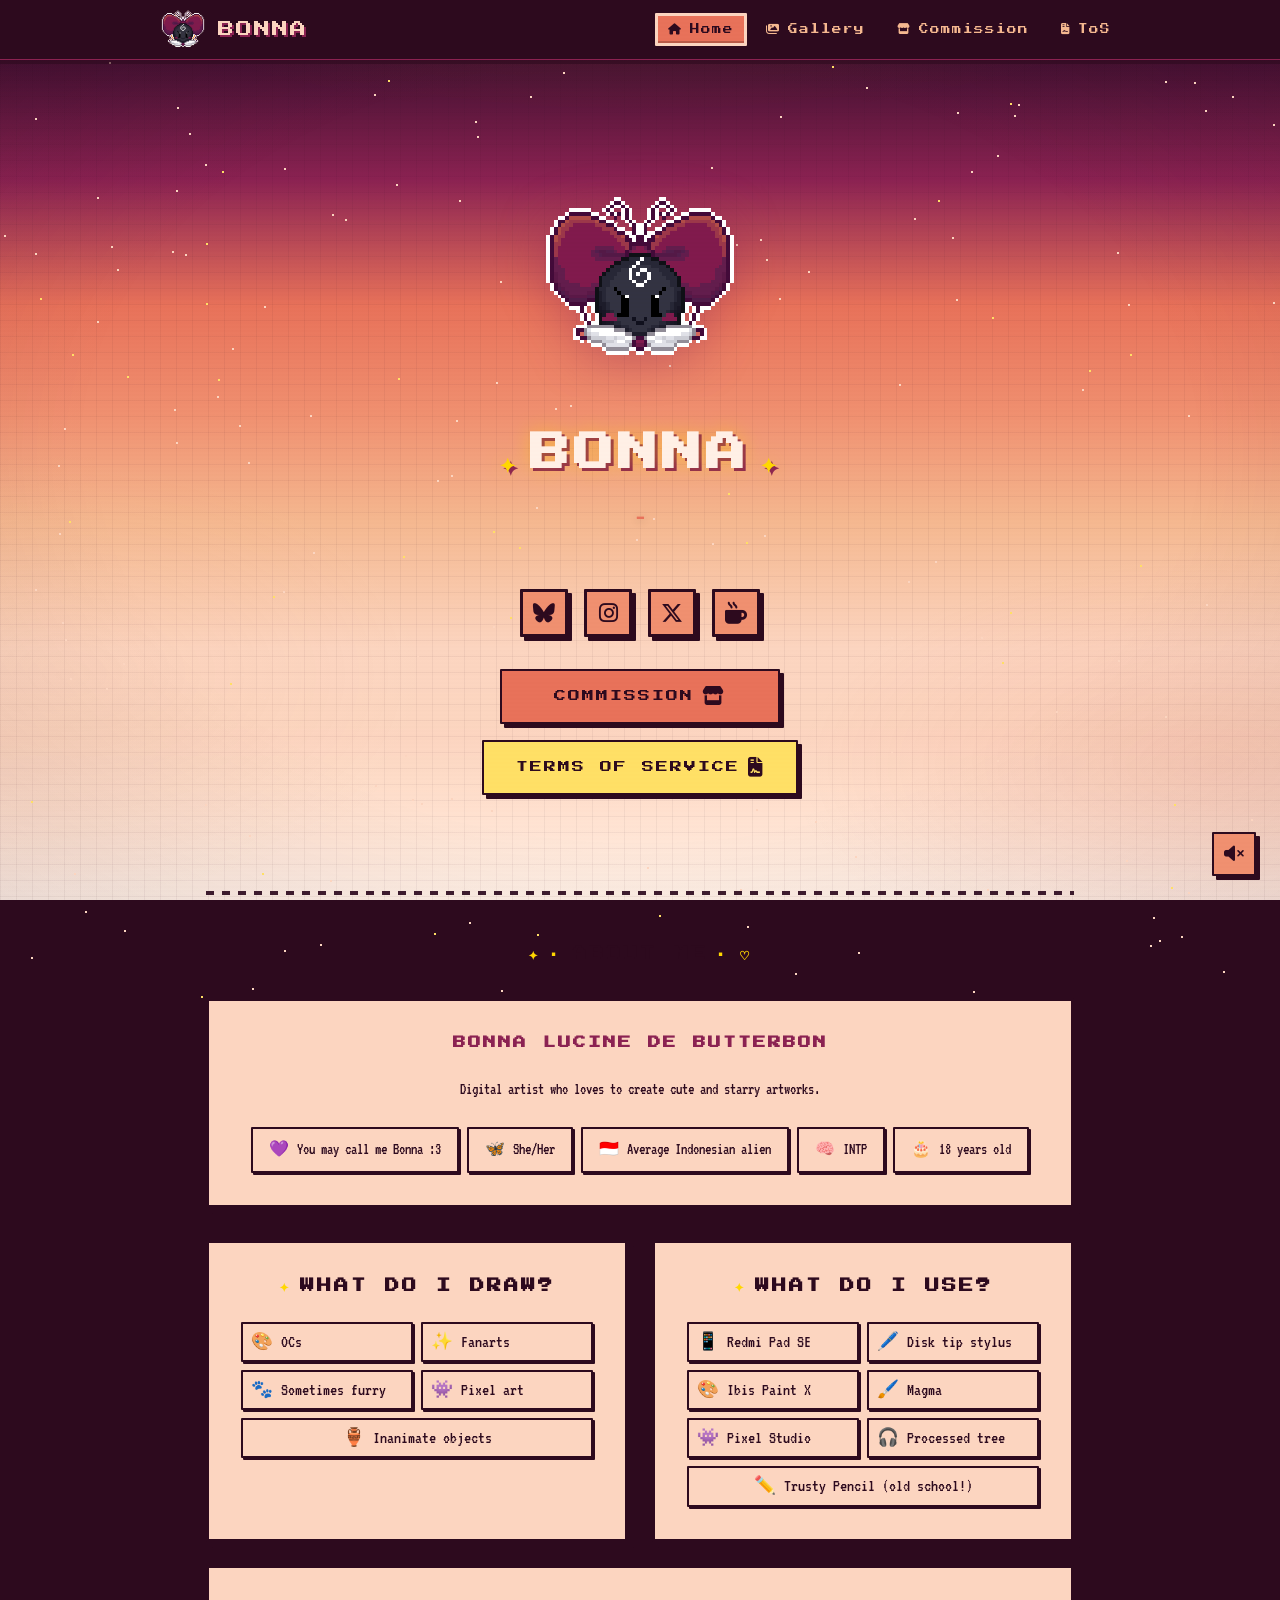
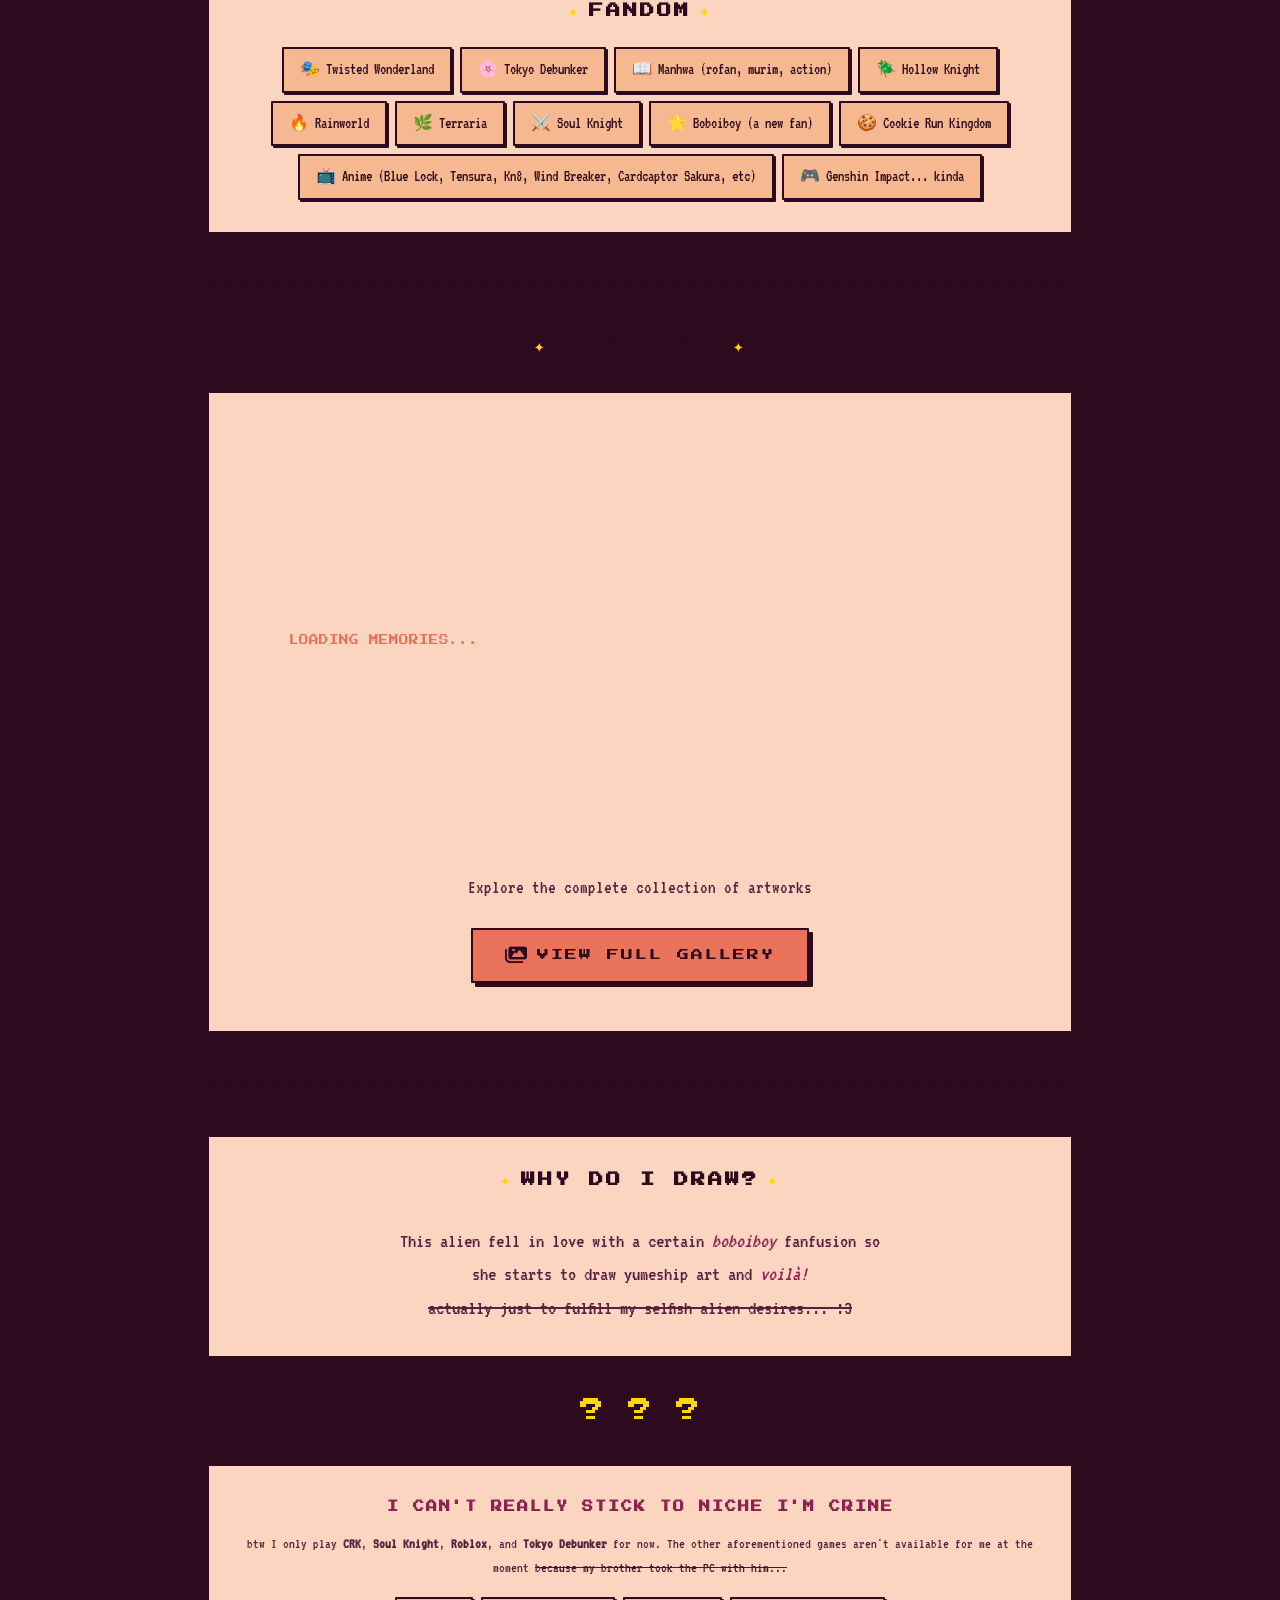
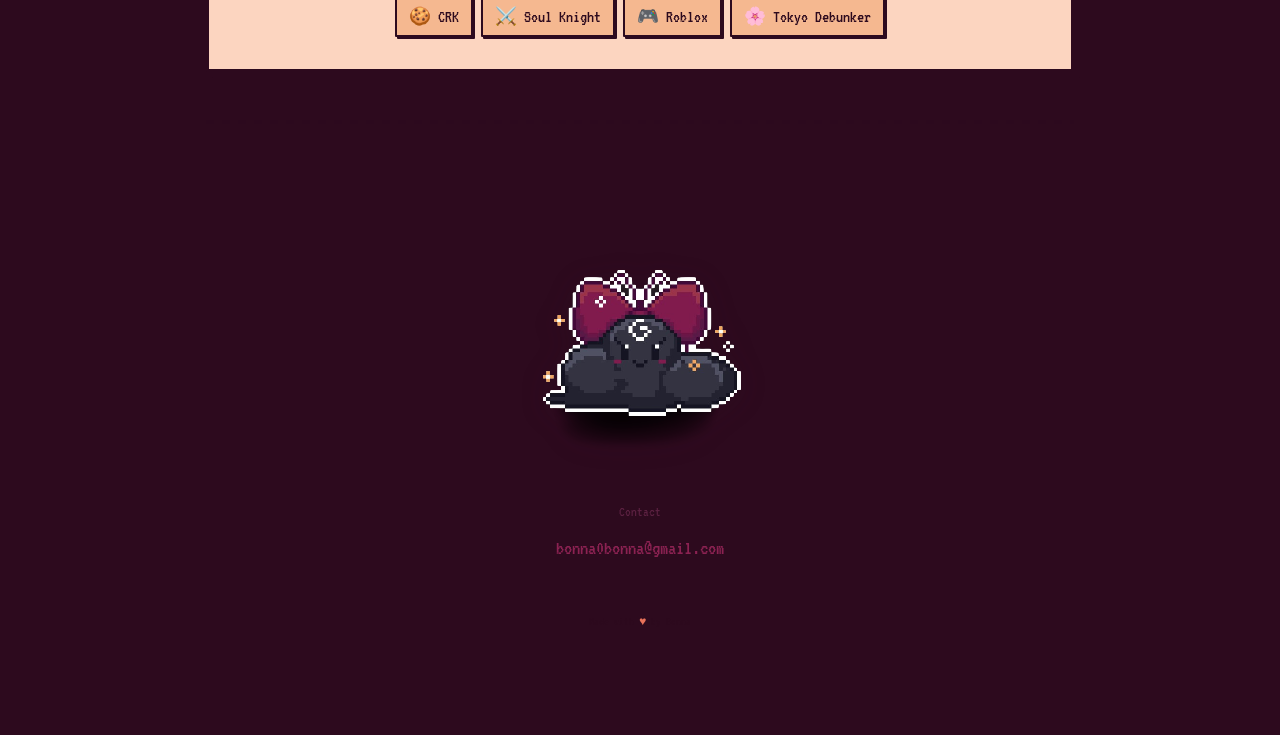
==== commit f58250de: "fix: update preloader style" ====
--- a/index.html
+++ b/index.html
@@ -56,6 +56,13 @@
           <circle cx="100" cy="100" r="60" class="cosmic-ring ring-2" />
           <circle cx="100" cy="100" r="40" class="cosmic-ring ring-3" />
 
+          <!-- Sprinkles (Tiny scattered diamonds) -->
+          <path d="M 50,30 L 53,33 L 50,36 L 47,33 Z" class="sprinkle" style="animation-delay: 0.1s" />
+          <path d="M 150,50 L 153,53 L 150,56 L 147,53 Z" class="sprinkle" style="animation-delay: 0.5s" />
+          <path d="M 30,140 L 33,143 L 30,146 L 27,143 Z" class="sprinkle" style="animation-delay: 1.2s" />
+          <path d="M 170,160 L 173,163 L 170,166 L 167,163 Z" class="sprinkle" style="animation-delay: 0.8s" />
+          <path d="M 100,20 L 102,22 L 100,24 L 98,22 Z" class="sprinkle" style="animation-delay: 1.5s" />
+
           <!-- Butterfly Constellation Paths -->
           <path d="M 100,60 L 40,40 L 30,90 L 90,110 Z" class="constellation-path path-1" />
           <path d="M 90,110 L 50,150 L 80,170 L 100,130 Z" class="constellation-path path-2" />
@@ -63,19 +70,21 @@
           <path d="M 110,110 L 150,150 L 120,170 L 100,130 Z" class="constellation-path path-4" />
           <path d="M 100,60 L 100,130" class="constellation-path path-core" />
           
-          <!-- Butterfly Nodes -->
-          <circle cx="100" cy="60" r="5" class="constellation-star core-star" />
-          <circle cx="100" cy="130" r="5" class="constellation-star core-star" />
-          <circle cx="40" cy="40" r="3" class="constellation-star" style="animation-delay: 0.2s" />
-          <circle cx="30" cy="90" r="4" class="constellation-star" style="animation-delay: 0.4s" />
-          <circle cx="90" cy="110" r="3" class="constellation-star" style="animation-delay: 0.6s" />
-          <circle cx="50" cy="150" r="3" class="constellation-star" style="animation-delay: 0.8s" />
-          <circle cx="80" cy="170" r="4" class="constellation-star" style="animation-delay: 1.0s" />
-          <circle cx="160" cy="40" r="3" class="constellation-star" style="animation-delay: 0.3s" />
-          <circle cx="170" cy="90" r="4" class="constellation-star" style="animation-delay: 0.5s" />
-          <circle cx="110" cy="110" r="3" class="constellation-star" style="animation-delay: 0.7s" />
-          <circle cx="150" cy="150" r="3" class="constellation-star" style="animation-delay: 0.9s" />
-          <circle cx="120" cy="170" r="4" class="constellation-star" style="animation-delay: 1.1s" />
+          <!-- Butterfly Nodes (Diamonds) -->
+          <path d="M 100,52 L 108,60 L 100,68 L 92,60 Z" class="constellation-star core-star" />
+          <path d="M 100,122 L 108,130 L 100,138 L 92,130 Z" class="constellation-star core-star" />
+          
+          <path d="M 40,35 L 45,40 L 40,45 L 35,40 Z" class="constellation-star" style="animation-delay: 0.2s" />
+          <path d="M 30,84 L 36,90 L 30,96 L 24,90 Z" class="constellation-star" style="animation-delay: 0.4s" />
+          <path d="M 90,106 L 94,110 L 90,114 L 86,110 Z" class="constellation-star" style="animation-delay: 0.6s" />
+          <path d="M 50,146 L 54,150 L 50,154 L 46,150 Z" class="constellation-star" style="animation-delay: 0.8s" />
+          <path d="M 80,164 L 86,170 L 80,176 L 74,170 Z" class="constellation-star" style="animation-delay: 1.0s" />
+          
+          <path d="M 160,35 L 165,40 L 160,45 L 155,40 Z" class="constellation-star" style="animation-delay: 0.3s" />
+          <path d="M 170,84 L 176,90 L 170,96 L 164,90 Z" class="constellation-star" style="animation-delay: 0.5s" />
+          <path d="M 110,106 L 114,110 L 110,114 L 106,110 Z" class="constellation-star" style="animation-delay: 0.7s" />
+          <path d="M 150,146 L 154,150 L 150,154 L 146,150 Z" class="constellation-star" style="animation-delay: 0.9s" />
+          <path d="M 120,164 L 126,170 L 120,176 L 114,170 Z" class="constellation-star" style="animation-delay: 1.1s" />
         </svg>
       </div>
       <span class="preloader-text">LOADING_MEMORIES<span class="dots"></span></span>
--- a/css/style.css
+++ b/css/style.css
@@ -1664,14 +1664,31 @@
   flex-direction: column;
   gap: var(--space-md);
   transition:
-    opacity 0.6s ease,
-    visibility 0.6s ease;
+    opacity 0.8s cubic-bezier(0.8, 0, 0.2, 1),
+    visibility 0.8s ease;
 }
 
 .preloader.hidden {
   opacity: 0;
   visibility: hidden;
   pointer-events: none;
+}
+
+.preloader.hidden .constellation-spinner {
+  animation: hyperspaceBurst 1.2s cubic-bezier(0.4, 0, 0, 1) forwards !important;
+}
+
+@keyframes hyperspaceBurst {
+  0% {
+    transform: translate(var(--px, 0), var(--py, 0)) scale(1);
+    filter: blur(0);
+    opacity: 1;
+  }
+  100% {
+    transform: translate(var(--px, 0), var(--py, 0)) scale(15);
+    filter: blur(20px);
+    opacity: 0;
+  }
 }
 
 .constellation-spinner {
@@ -1682,8 +1699,8 @@
 }
 
 @keyframes floatConstellation {
-  0%, 100% { transform: translateY(0) rotate(0deg); }
-  50% { transform: translateY(-5px) rotate(2deg); }
+  0%, 100% { transform: translate(var(--px, 0), var(--py, 0)) translateY(0) rotate(0deg); }
+  50% { transform: translate(var(--px, 0), var(--py, 0)) translateY(-5px) rotate(2deg); }
 }
 
 .cosmic-ring {
@@ -1729,17 +1746,31 @@
   transform-box: fill-box;
   transform-origin: center;
   animation: pulseStar 2s ease-in-out infinite alternate;
+  filter: drop-shadow(0 0 4px var(--clr-coral));
 }
 
 .core-star {
   fill: var(--clr-gold);
-  filter: drop-shadow(0 0 10px var(--clr-gold));
+  filter: drop-shadow(0 0 12px var(--clr-gold));
   animation: corePulse 1.5s ease-in-out infinite alternate;
 }
 
+.sprinkle {
+  fill: var(--clr-cream);
+  transform-box: fill-box;
+  transform-origin: center;
+  animation: twinkle 2s ease-in-out infinite alternate;
+}
+
+@keyframes twinkle {
+  0% { transform: scale(0) rotate(0deg); opacity: 0; }
+  50% { opacity: 0.8; }
+  100% { transform: scale(1.2) rotate(180deg); opacity: 0; }
+}
+
 @keyframes pulseStar {
-  0% { transform: scale(0.6); opacity: 0.4; filter: drop-shadow(0 0 2px var(--clr-coral)); }
-  100% { transform: scale(1.2); opacity: 1; filter: drop-shadow(0 0 8px var(--clr-gold)); }
+  0% { transform: scale(0.7) rotate(-15deg); opacity: 0.5; }
+  100% { transform: scale(1.2) rotate(15deg); opacity: 1; }
 }
 
 @keyframes corePulse {
